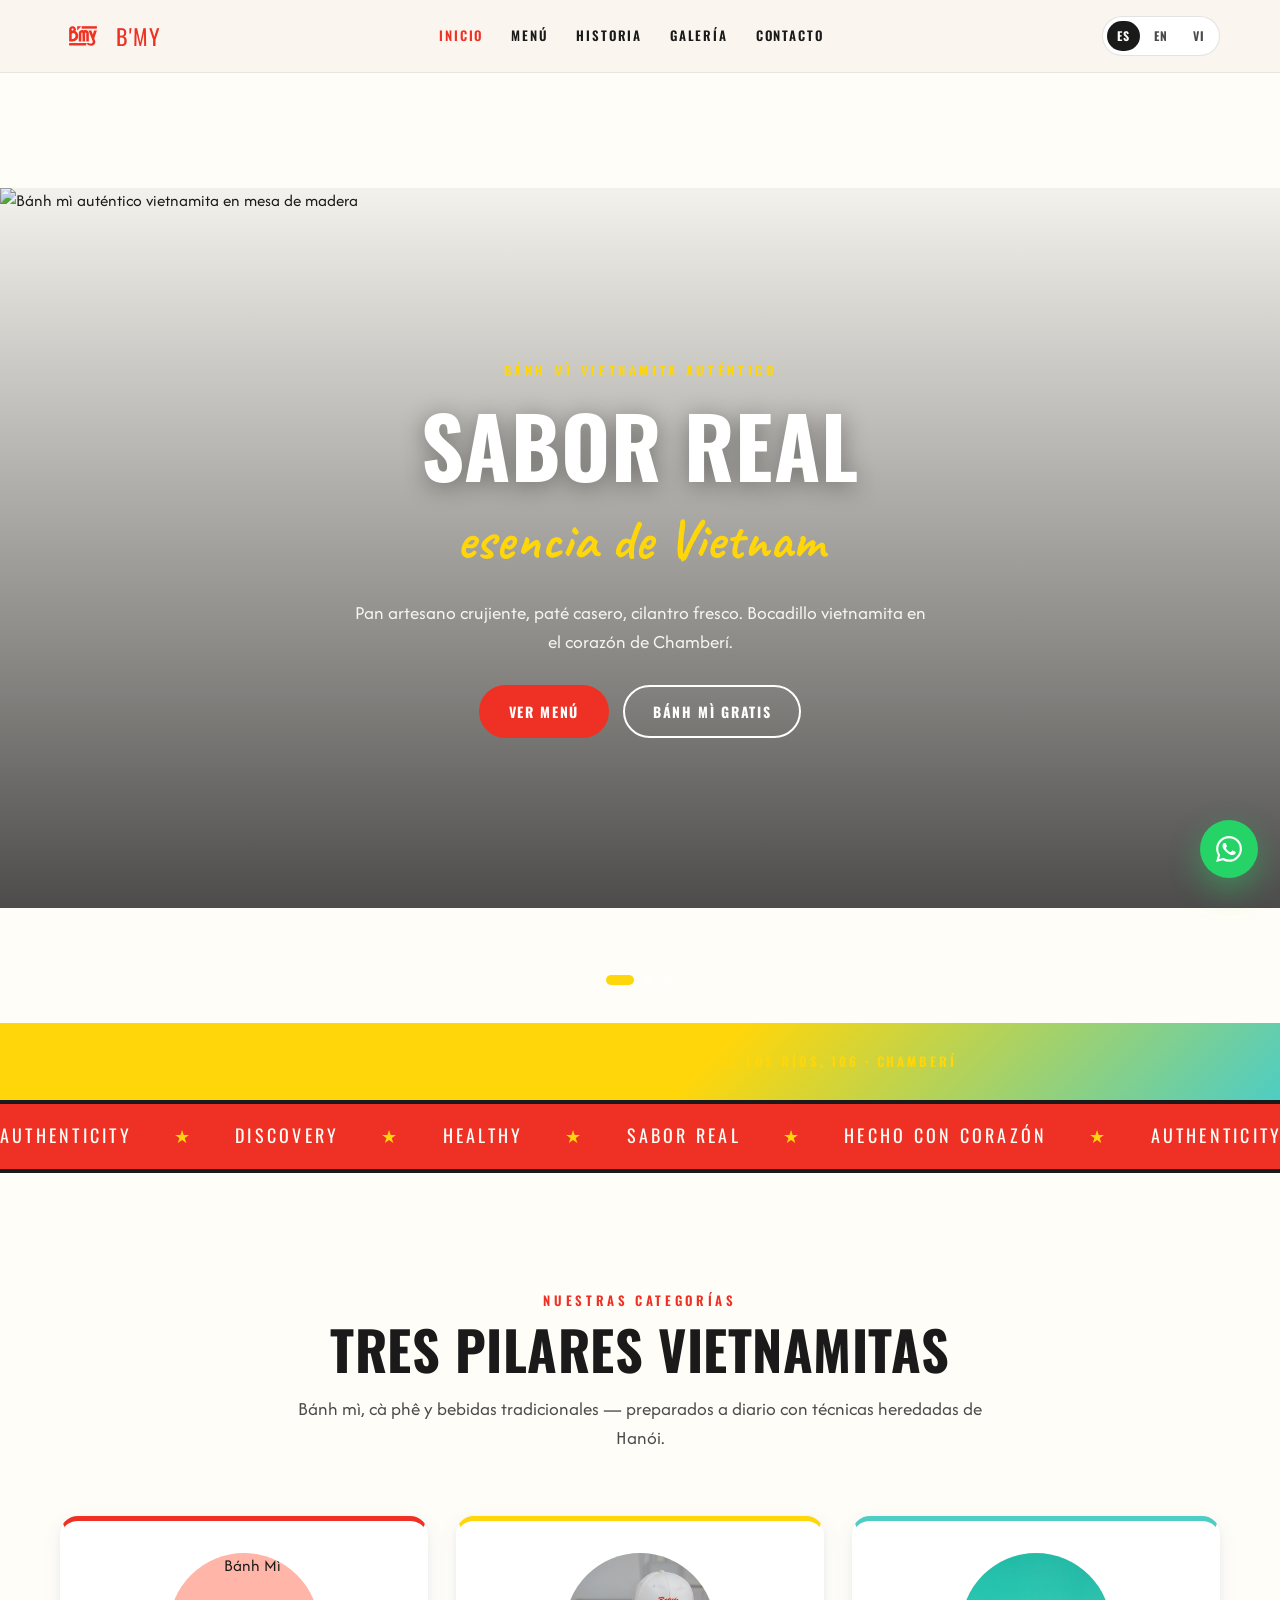
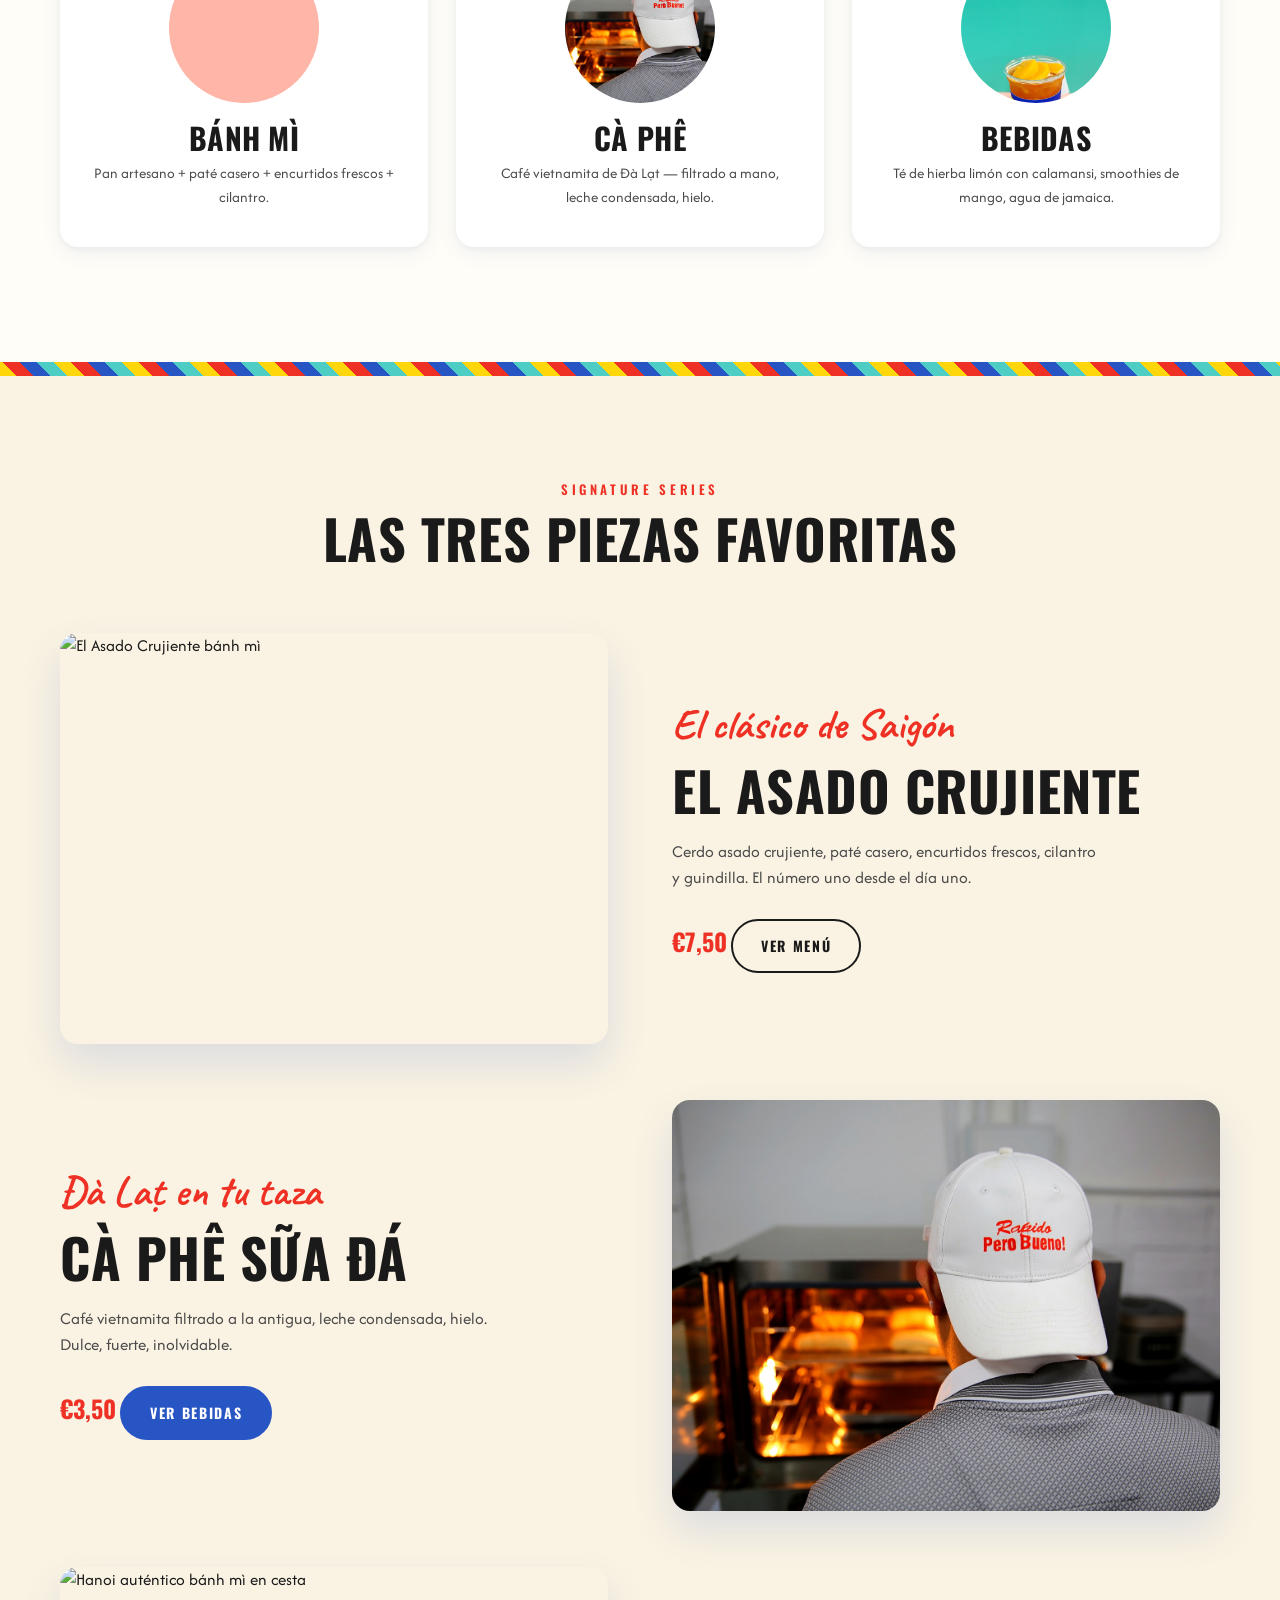
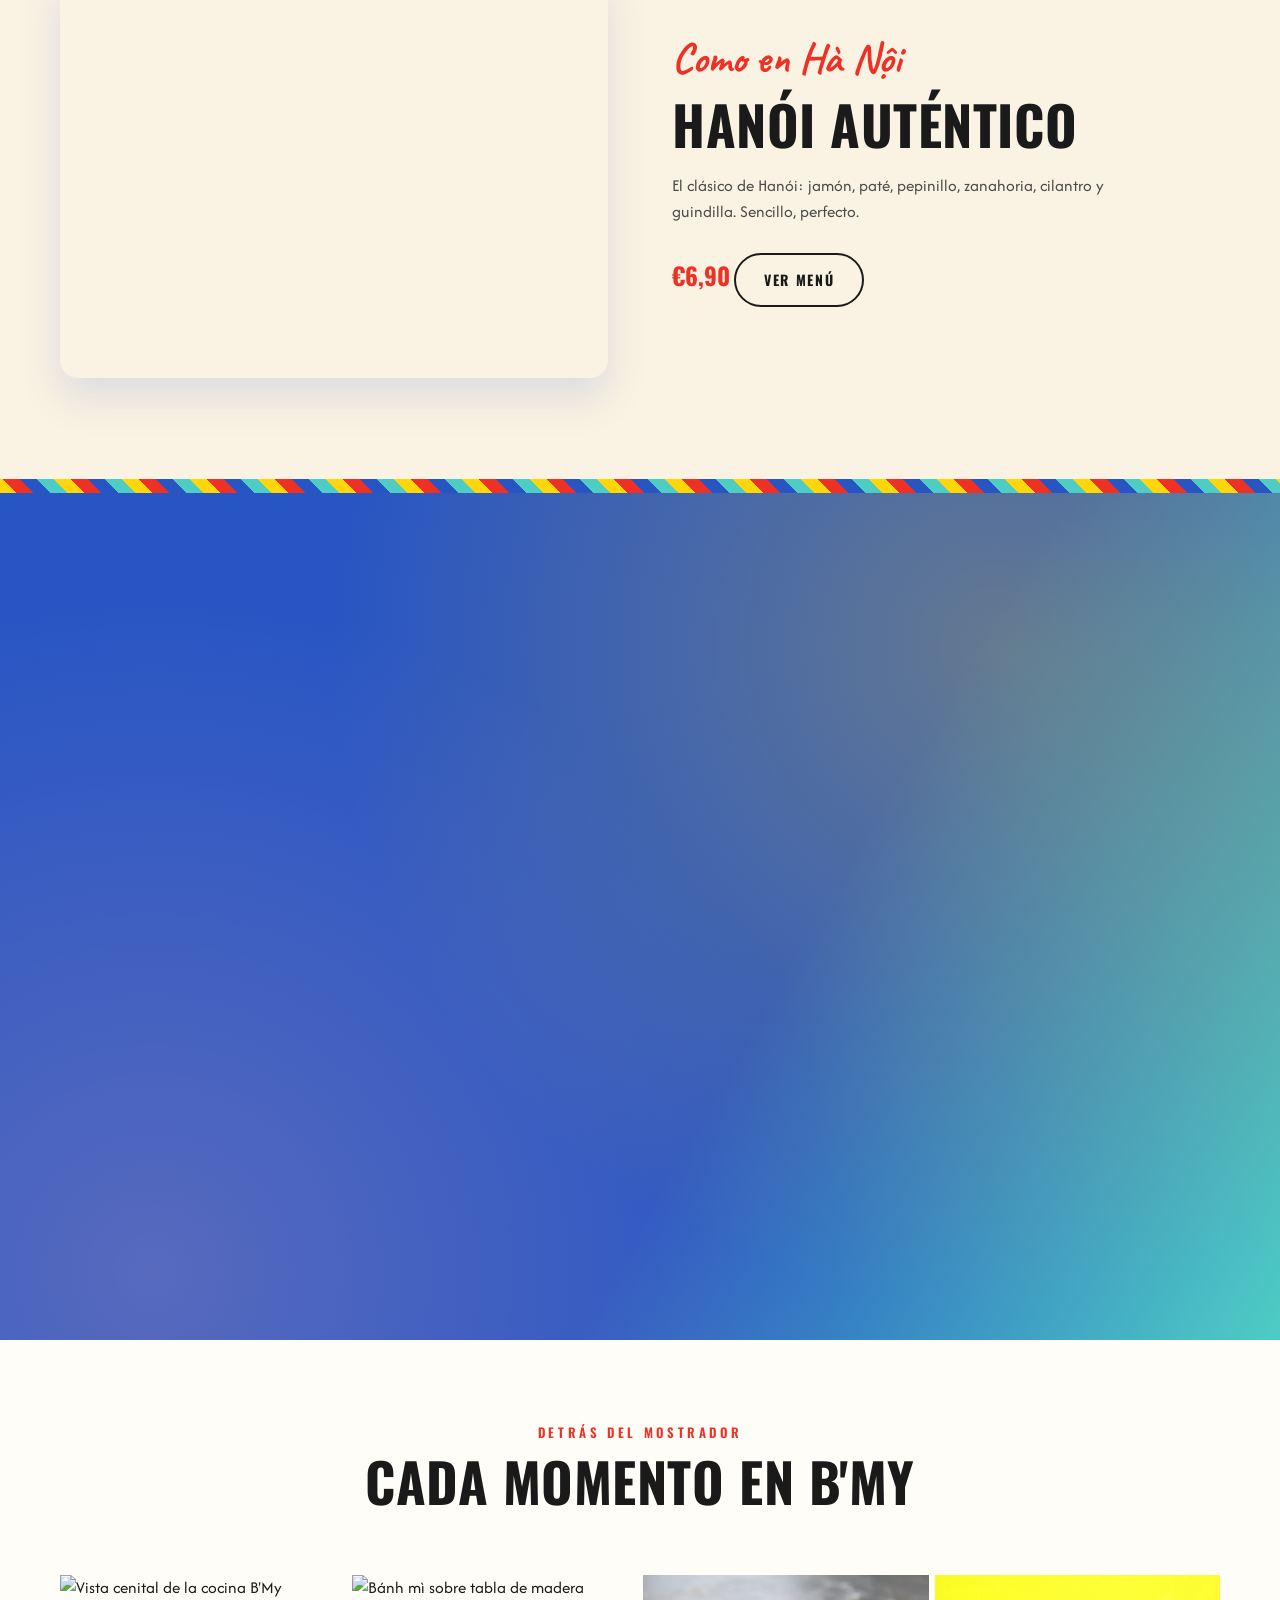
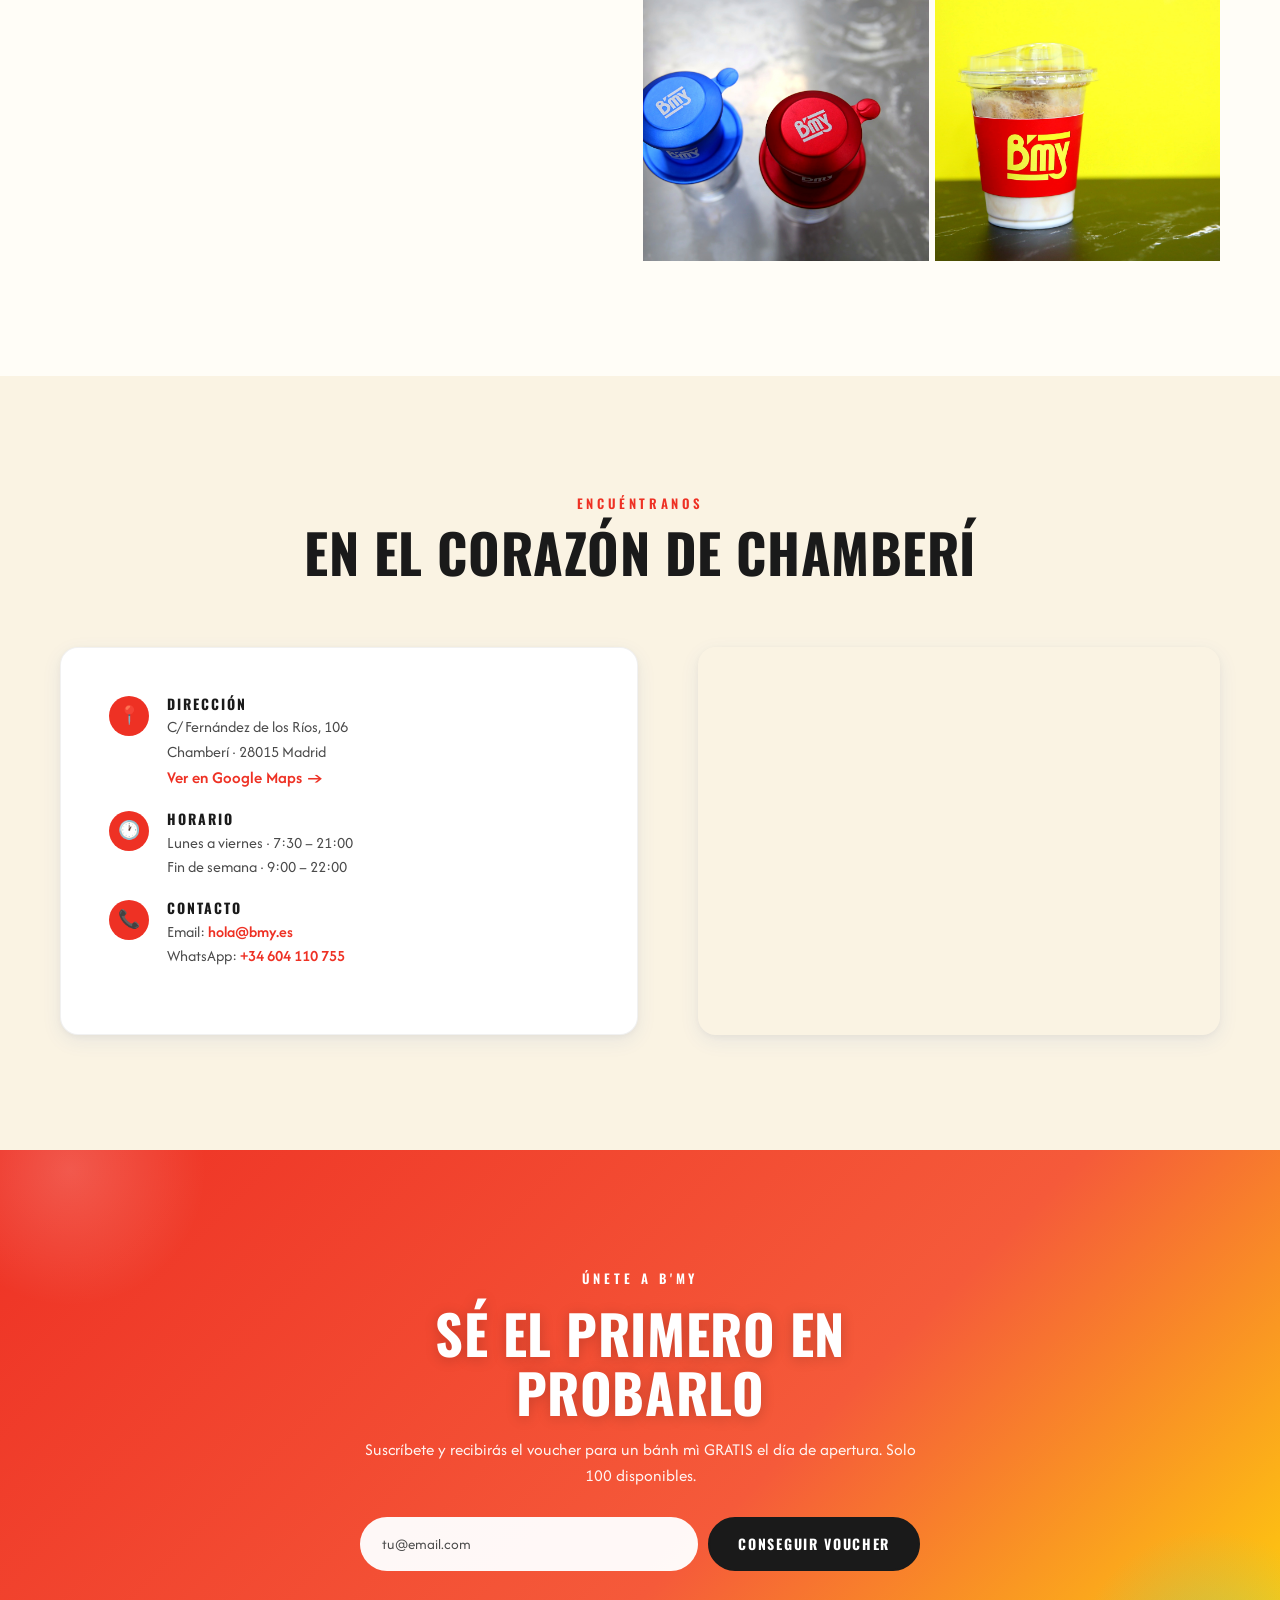
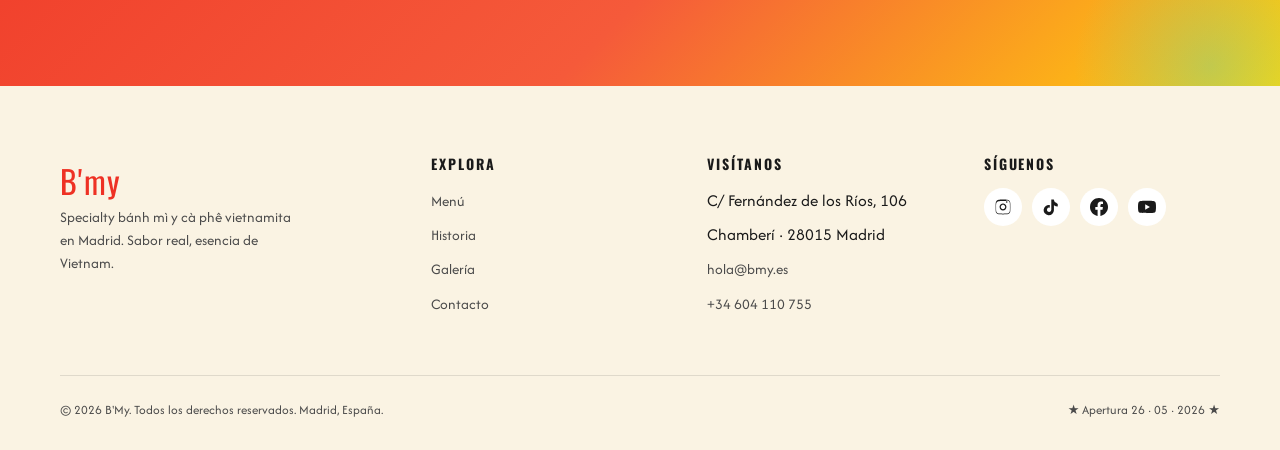
==== index.html @ ef999205 "refresh v3.1: fresh vibrant palette + photos thật từ hình B'My (banhmi+drinks)" ====
<!DOCTYPE html>
<html lang="es">
<head>
<meta charset="UTF-8" />
<meta name="viewport" content="width=device-width, initial-scale=1.0, viewport-fit=cover" />
<meta name="theme-color" content="#ee3124" />
<meta name="description" content="B'My — Specialty Bánh Mì & Cà Phê Vietnamita en el corazón de Chamberí, Madrid. Sabor real, esencia de Vietnam. Apertura 26 de mayo, 2026." />
<title>B'My — Specialty Bánh Mì & Cà Phê · Madrid</title>

<link rel="canonical" href="https://www.bmy.com.es/" />
<link rel="icon" type="image/svg+xml" href="assets/logo-red.svg" />

<!-- Open Graph -->
<meta property="og:title" content="B'My — Specialty Bánh Mì & Cà Phê · Madrid" />
<meta property="og:description" content="Sabor real, esencia de Vietnam. Apertura 26 de mayo, 2026 en Chamberí." />
<meta property="og:type" content="website" />
<meta property="og:url" content="https://www.bmy.com.es/" />
<meta property="og:image" content="https://www.bmy.com.es/assets/photos/banhmi-hand-blue.jpg" />

<!-- Twitter -->
<meta name="twitter:card" content="summary_large_image" />
<meta name="twitter:title" content="B'My — Specialty Bánh Mì & Cà Phê · Madrid" />
<meta name="twitter:description" content="Apertura 26 de mayo, 2026 en Chamberí, Madrid." />
<meta name="twitter:image" content="https://www.bmy.com.es/assets/photos/banhmi-hand-blue.jpg" />

<!-- Google Analytics 4 -->
<script async src="https://www.googletagmanager.com/gtag/js?id=G-F2EVGFPTL9"></script>
<script>
  window.dataLayer = window.dataLayer || [];
  function gtag(){dataLayer.push(arguments);}
  gtag('js', new Date());
  gtag('config', 'G-F2EVGFPTL9');
</script>

<link rel="preconnect" href="https://fonts.googleapis.com">
<link rel="preconnect" href="https://fonts.gstatic.com" crossorigin>
<link href="https://fonts.googleapis.com/css2?family=Oswald:wght@400;500;600;700&family=Afacad:wght@400;500;600;700&family=Caveat:wght@400;700&display=swap" rel="stylesheet">
<link rel="stylesheet" href="styles.css" />
</head>
<body>

<!-- ===== NAV ===== -->
<nav class="nav">
  <div class="container nav-inner">
    <a class="nav-logo" href="/" aria-label="B'My">
      <img src="assets/logo-red.svg" alt="B'My">
      <span class="wordmark">B'my</span>
    </a>
    <ul class="nav-menu" id="navMenu">
      <li><a href="index.html" class="active" data-es="Inicio" data-en="Home" data-vi="Trang chủ">Inicio</a></li>
      <li><a href="menu.html" data-es="Menú" data-en="Menu" data-vi="Thực đơn">Menú</a></li>
      <li><a href="story.html" data-es="Historia" data-en="Story" data-vi="Câu chuyện">Historia</a></li>
      <li><a href="gallery.html" data-es="Galería" data-en="Gallery" data-vi="Bộ sưu tập">Galería</a></li>
      <li><a href="contact.html" data-es="Contacto" data-en="Contact" data-vi="Liên hệ">Contacto</a></li>
    </ul>
    <div class="nav-actions">
      <div class="lang-switcher" role="group" aria-label="Idioma">
        <button data-lang="es" class="active">ES</button>
        <button data-lang="en">EN</button>
        <button data-lang="vi">VI</button>
      </div>
      <button class="nav-toggle" aria-label="Menú" id="navToggle">☰</button>
    </div>
  </div>
</nav>

<!-- ===== HERO CAROUSEL ===== -->
<section class="hero" id="hero">
  <div class="hero-slides">
    <div class="hero-slide is-active">
      <img class="bg" src="assets/photos/banhmi-hand-blue.jpg" alt="Bánh mì auténtico vietnamita en mesa de madera" />
      <div class="hero-content">
        <span class="eyebrow" data-es="Bánh mì vietnamita auténtico" data-en="Authentic Vietnamese banh mi" data-vi="Bánh mì Việt chính hiệu">Bánh mì vietnamita auténtico</span>
        <h1 data-es="Sabor real" data-en="Real flavor" data-vi="Hương vị thật">Sabor real</h1>
        <span class="script" data-es="esencia de Vietnam" data-en="essence of Vietnam" data-vi="tinh hoa Việt">esencia de Vietnam</span>
        <p class="sub" data-es="Pan artesano crujiente, paté casero, cilantro fresco. Bocadillo vietnamita en el corazón de Chamberí." data-en="Crispy artisan bread, homemade pâté, fresh cilantro. Vietnamese sandwich in the heart of Chamberí." data-vi="Bánh mì giòn rụm, pâté nhà làm, rau thơm tươi. Bánh mì Việt tại trung tâm Chamberí.">Pan artesano crujiente, paté casero, cilantro fresco. Bocadillo vietnamita en el corazón de Chamberí.</p>
        <div class="hero-cta">
          <a class="btn btn-primary" href="menu.html" data-es="Ver Menú" data-en="See Menu" data-vi="Xem Thực đơn">Ver Menú</a>
          <a class="btn btn-outline" style="color:#fff;border-color:#fff;" href="https://www.bmy.life" data-es="Bánh mì GRATIS" data-en="FREE Bánh mì" data-vi="Bánh mì MIỄN PHÍ">Bánh mì GRATIS</a>
        </div>
      </div>
    </div>

    <div class="hero-slide">
      <img class="bg" src="assets/photos/banhmi-checker-mitt.jpg" alt="Close-up bánh mì con paté y carne asada" />
      <div class="hero-content">
        <span class="eyebrow" data-es="Hecho cada mañana" data-en="Made every morning" data-vi="Mới mỗi sáng">Hecho cada mañana</span>
        <h1 data-es="Pan recién hecho" data-en="Fresh-baked bread" data-vi="Bánh mới ra lò">Pan recién hecho</h1>
        <span class="script" data-es="cada día, cada mordisco" data-en="every day, every bite" data-vi="từng ngày, từng miếng">cada día, cada mordisco</span>
        <p class="sub" data-es="Horneamos a primera hora para que la corteza siga crujiendo cuando llegues. Sin atajos. Sin compromisos." data-en="We bake before sunrise so the crust still crackles when you arrive. No shortcuts. No compromises." data-vi="Lò nướng sáng sớm để vỏ bánh giòn khi bạn đến. Không tắt đường nào.">Horneamos a primera hora para que la corteza siga crujiendo cuando llegues. Sin atajos. Sin compromisos.</p>
        <div class="hero-cta">
          <a class="btn btn-primary" href="story.html" data-es="Conoce a B'My" data-en="Meet B'My" data-vi="Gặp B'My">Conoce a B'My</a>
        </div>
      </div>
    </div>

    <div class="hero-slide">
      <img class="bg" src="assets/photos/drink-peach-tealpink.jpg" alt="Bánh mì y cà phê sobre taburete callejero rojo, ilustración" />
      <div class="hero-content">
        <span class="eyebrow" data-es="De Hanói a Madrid" data-en="From Hanoi to Madrid" data-vi="Từ Hà Nội đến Madrid">De Hanói a Madrid</span>
        <h1 data-es="Street food" data-en="Street food" data-vi="Đường phố">Street food</h1>
        <span class="script" data-es="con alma vietnamita" data-en="with Vietnamese soul" data-vi="hồn Việt">con alma vietnamita</span>
        <p class="sub" data-es="Inspirados en los taburetes rojos de las calles de Hanói. Comida real, energía joven, sabor sin frontera." data-en="Inspired by the red plastic stools of Hanoi's streets. Real food, young energy, flavor without borders." data-vi="Cảm hứng từ ghế đỏ vỉa hè Hà Nội. Đồ thật, năng lượng trẻ, vị không biên giới.">Inspirados en los taburetes rojos de las calles de Hanói. Comida real, energía joven, sabor sin frontera.</p>
        <div class="hero-cta">
          <a class="btn btn-primary" href="story.html" data-es="Nuestra Historia" data-en="Our Story" data-vi="Câu chuyện">Nuestra Historia</a>
        </div>
      </div>
    </div>
  </div>

  <div class="hero-dots" id="heroDots"></div>
  <div class="hero-arrows">
    <button id="heroPrev" aria-label="Previous slide">‹</button>
    <button id="heroNext" aria-label="Next slide">›</button>
  </div>
</section>

<!-- ===== COUNTDOWN STRIP ===== -->
<section class="countdown-strip" id="countdownStrip">
  <div class="container inner">
    <span class="label" data-es="Cuenta atrás · Apertura oficial" data-en="Countdown · Official opening" data-vi="Đếm ngược · Khai trương">Cuenta atrás · Apertura oficial</span>
    <div class="cd" id="countdown">
      <div class="cd-item"><div class="num" id="cd-days">0</div><div class="u" data-es="días" data-en="days" data-vi="ngày">días</div></div>
      <div class="cd-item"><div class="num" id="cd-hours">0</div><div class="u" data-es="horas" data-en="hours" data-vi="giờ">horas</div></div>
      <div class="cd-item"><div class="num" id="cd-mins">0</div><div class="u" data-es="min" data-en="min" data-vi="phút">min</div></div>
      <div class="cd-item"><div class="num" id="cd-secs">0</div><div class="u" data-es="seg" data-en="sec" data-vi="giây">seg</div></div>
    </div>
    <span class="label" style="color:#fff;">26 · 05 · 2026 · 11:00h · Madrid</span>
  </div>
</section>

<!-- ===== MARQUEE VALUES ===== -->
<div class="values-marquee" aria-hidden="true">
  <div class="values-track">
    <span>Authenticity</span><span>Discovery</span><span>Healthy</span><span>Sabor Real</span><span>Hecho con corazón</span>
    <span>Authenticity</span><span>Discovery</span><span>Healthy</span><span>Sabor Real</span><span>Hecho con corazón</span>
  </div>
</div>

<!-- ===== CATEGORIES ===== -->
<section class="categories">
  <div class="container">
    <div class="section-head reveal">
      <span class="eyebrow" data-es="Nuestras categorías" data-en="Our categories" data-vi="Danh mục">Nuestras categorías</span>
      <h2 data-es="Tres pilares vietnamitas" data-en="Three Vietnamese pillars" data-vi="Ba trụ cột Việt">Tres pilares vietnamitas</h2>
      <p class="lead" data-es="Bánh mì, cà phê y bebidas tradicionales — preparados a diario con técnicas heredadas de Hanói." data-en="Banh mi, ca phe and traditional drinks — prepared daily with techniques inherited from Hanoi." data-vi="Bánh mì, cà phê và đồ uống truyền thống — chế biến hằng ngày theo công thức Hà Nội.">Bánh mì, cà phê y bebidas tradicionales — preparados a diario con técnicas heredadas de Hanói.</p>
    </div>

    <div class="categories-grid">
      <article class="cat-card reveal">
        <div class="img-wrap"><img src="assets/photos/banhmi-shot-4661.jpg" alt="Bánh Mì"></div>
        <h3>Bánh Mì</h3>
        <p data-es="Pan artesano + paté casero + encurtidos frescos + cilantro." data-en="Artisan bread + house pâté + fresh pickles + cilantro." data-vi="Bánh giòn + pâté nhà làm + đồ chua tươi + ngò.">Pan artesano + paté casero + encurtidos frescos + cilantro.</p>
      </article>

      <article class="cat-card reveal">
        <div class="img-wrap"><img src="assets/photos/drink-coffee-yellow.jpg" alt="Cà Phê"></div>
        <h3>Cà Phê</h3>
        <p data-es="Café vietnamita de Đà Lạt — filtrado a mano, leche condensada, hielo." data-en="Vietnamese coffee from Đà Lạt — hand filtered, condensed milk, ice." data-vi="Cà phê Đà Lạt — phin tay, sữa đặc, đá.">Café vietnamita de Đà Lạt — filtrado a mano, leche condensada, hielo.</p>
      </article>

      <article class="cat-card reveal">
        <div class="img-wrap"><img src="assets/photos/drink-peach-mascot.jpg" alt="Bebidas"></div>
        <h3 data-es="Bebidas" data-en="Drinks" data-vi="Đồ uống">Bebidas</h3>
        <p data-es="Té de hierba limón con calamansi, smoothies de mango, agua de jamaica." data-en="Lemongrass tea with calamansi, mango smoothies, hibiscus water." data-vi="Trà sả tắc, sinh tố xoài, nước atisô đỏ.">Té de hierba limón con calamansi, smoothies de mango, agua de jamaica.</p>
      </article>
    </div>
  </div>
</section>

<!-- ===== SIGNATURE SERIES ===== -->
<section class="signature">
  <div class="container">
    <div class="section-head reveal">
      <span class="eyebrow" data-es="Signature series" data-en="Signature series" data-vi="Bộ sưu tập">Signature series</span>
      <h2 data-es="Las tres piezas favoritas" data-en="The three favorites" data-vi="Ba món đặc trưng">Las tres piezas favoritas</h2>
    </div>

    <div class="sig-grid">
      <div class="sig-row reveal">
        <div class="sig-img"><img src="assets/photos/pork-belly-board.jpg" alt="El Asado Crujiente bánh mì"></div>
        <div class="sig-body">
          <span class="script">El clásico de Saigón</span>
          <h2>El Asado Crujiente</h2>
          <p data-es="Cerdo asado crujiente, paté casero, encurtidos frescos, cilantro y guindilla. El número uno desde el día uno." data-en="Crispy roasted pork, homemade pâté, fresh pickles, cilantro and chili. Number one since day one." data-vi="Heo quay giòn, pâté nhà làm, đồ chua, ngò và ớt. Số 1 từ ngày đầu.">Cerdo asado crujiente, paté casero, encurtidos frescos, cilantro y guindilla. El número uno desde el día uno.</p>
          <div class="price">€7,50</div>
          <a class="btn btn-outline" href="menu.html" data-es="Ver Menú" data-en="See Menu" data-vi="Xem Thực đơn">Ver Menú</a>
        </div>
      </div>

      <div class="sig-row reverse reveal">
        <div class="sig-img"><img src="assets/photos/drink-coffee-yellow.jpg" alt="Cà Phê Sữa Đá"></div>
        <div class="sig-body">
          <span class="script">Đà Lạt en tu taza</span>
          <h2>Cà Phê Sữa Đá</h2>
          <p data-es="Café vietnamita filtrado a la antigua, leche condensada, hielo. Dulce, fuerte, inolvidable." data-en="Old-school filtered Vietnamese coffee, condensed milk, ice. Sweet, strong, unforgettable." data-vi="Cà phê phin Việt, sữa đặc, đá. Ngọt, đậm, khó quên.">Café vietnamita filtrado a la antigua, leche condensada, hielo. Dulce, fuerte, inolvidable.</p>
          <div class="price">€3,50</div>
          <a class="btn btn-blue" href="menu.html" data-es="Ver Bebidas" data-en="See Drinks" data-vi="Xem Đồ uống">Ver Bebidas</a>
        </div>
      </div>

      <div class="sig-row reveal">
        <div class="sig-img"><img src="assets/photos/pate-plate-blueyellow.jpg" alt="Hanoi auténtico bánh mì en cesta"></div>
        <div class="sig-body">
          <span class="script">Como en Hà Nội</span>
          <h2>Hanói Auténtico</h2>
          <p data-es="El clásico de Hanói: jamón, paté, pepinillo, zanahoria, cilantro y guindilla. Sencillo, perfecto." data-en="The Hanoi classic: ham, pâté, pickle, carrot, cilantro and chili. Simple, perfect." data-vi="Bánh mì Hà Nội: giăm bông, pâté, dưa chuột, cà rốt, ngò, ớt. Đơn giản, hoàn hảo.">El clásico de Hanói: jamón, paté, pepinillo, zanahoria, cilantro y guindilla. Sencillo, perfecto.</p>
          <div class="price">€6,90</div>
          <a class="btn btn-outline" href="menu.html" data-es="Ver Menú" data-en="See Menu" data-vi="Xem Thực đơn">Ver Menú</a>
        </div>
      </div>
    </div>
  </div>
</section>

<!-- ===== STORY BAND ===== -->
<section class="story-band">
  <div class="container">
    <div class="story-grid">
      <div class="story-body reveal">
        <span class="eyebrow">B'My story</span>
        <h2 data-es="De una cafetería de Hanói a Chamberí" data-en="From a Hanoi coffee shop to Chamberí" data-vi="Từ quán cà phê Hà Nội đến Chamberí">De una cafetería de Hanói a Chamberí</h2>
        <p data-es="Tony y Danny se conocieron en 2020 en una cafetería en Hà Nội. Compartían un sueño: llevar el sabor real de Vietnam al mundo. Seis años de recetas, de viajes, de prueba y error — y aquí estamos, abriendo las puertas en Madrid el 26 de mayo de 2026." data-en="Tony and Danny met in 2020 in a coffee shop in Hà Nội. They shared one dream: bring the real flavor of Vietnam to the world. Six years of recipes, travel, trial and error — and here we are, opening doors in Madrid on May 26, 2026." data-vi="Tony và Danny gặp nhau năm 2020 tại quán cà phê Hà Nội. Họ chia sẻ một giấc mơ: mang hương vị Việt thật đến với thế giới. Sáu năm công thức, chuyến đi, thử và sai — và đây chúng tôi, mở cửa tại Madrid ngày 26/5/2026.">Tony y Danny se conocieron en 2020 en una cafetería en Hà Nội. Compartían un sueño: llevar el sabor real de Vietnam al mundo. Seis años de recetas, de viajes, de prueba y error — y aquí estamos, abriendo las puertas en Madrid el 26 de mayo de 2026.</p>
        <a class="btn btn-primary" href="story.html" style="margin-top:14px;" data-es="Leer la historia" data-en="Read the story" data-vi="Đọc câu chuyện">Leer la historia</a>
      </div>
      <div class="story-img reveal">
        <img src="assets/photos/staff-oven-cap.jpg" alt="Dos amigas con bánh mì en bolsas de papel kraft" />
      </div>
    </div>
  </div>
</section>

<!-- ===== GALLERY STRIP ===== -->
<section class="gallery-strip">
  <div class="container">
    <div class="section-head reveal" style="padding-top:80px;">
      <span class="eyebrow" data-es="Detrás del mostrador" data-en="Behind the counter" data-vi="Sau quầy">Detrás del mostrador</span>
      <h2 data-es="Cada momento en B'My" data-en="Every moment at B'My" data-vi="Mỗi khoảnh khắc tại B'My">Cada momento en B'My</h2>
    </div>
    <div class="gallery-grid">
      <a href="gallery.html"><img src="assets/photos/pate-prep-blueyellow.jpg" alt="Vista cenital de la cocina B'My" loading="lazy"></a>
      <a href="gallery.html"><img src="assets/photos/pork-cilantro-board.jpg" alt="Bánh mì sobre tabla de madera" loading="lazy"></a>
      <a href="gallery.html"><img src="assets/photos/brand-caps-redblue.jpg" alt="Fachada B'My en Madrid" loading="lazy"></a>
      <a href="gallery.html"><img src="assets/photos/drink-hand-yellow.jpg" alt="Packaging B'My" loading="lazy"></a>
    </div>
  </div>
</section>

<!-- ===== LOCATION ===== -->
<section class="location">
  <div class="container">
    <div class="section-head reveal">
      <span class="eyebrow" data-es="Encuéntranos" data-en="Find us" data-vi="Tìm chúng tôi">Encuéntranos</span>
      <h2 data-es="En el corazón de Chamberí" data-en="In the heart of Chamberí" data-vi="Giữa trung tâm Chamberí">En el corazón de Chamberí</h2>
    </div>

    <div class="location-grid">
      <div class="location-info reveal">
        <div class="row">
          <div class="icon">📍</div>
          <div>
            <h4 data-es="Dirección" data-en="Address" data-vi="Địa chỉ">Dirección</h4>
            <p>C/ Fernández de los Ríos, 106<br>Chamberí · 28015 Madrid</p>
            <a href="https://maps.google.com/?q=C/+Fernandez+de+los+Rios+106,+28015+Madrid" target="_blank" rel="noopener" data-es="Ver en Google Maps →" data-en="View on Google Maps →" data-vi="Xem Google Maps →">Ver en Google Maps →</a>
          </div>
        </div>
        <div class="row">
          <div class="icon">🕐</div>
          <div>
            <h4 data-es="Horario" data-en="Hours" data-vi="Giờ mở cửa">Horario</h4>
            <p data-es="Lunes a viernes · 7:30 – 21:00" data-en="Monday to Friday · 7:30 – 21:00" data-vi="Thứ 2–6 · 7:30 – 21:00">Lunes a viernes · 7:30 – 21:00</p>
            <p data-es="Fin de semana · 9:00 – 22:00" data-en="Weekends · 9:00 – 22:00" data-vi="Cuối tuần · 9:00 – 22:00">Fin de semana · 9:00 – 22:00</p>
          </div>
        </div>
        <div class="row">
          <div class="icon">📞</div>
          <div>
            <h4 data-es="Contacto" data-en="Contact" data-vi="Liên hệ">Contacto</h4>
            <p>Email: <a href="mailto:hola@bmy.es">hola@bmy.es</a></p>
            <p>WhatsApp: <a href="https://wa.me/34604110755" target="_blank" rel="noopener">+34 604 110 755</a></p>
          </div>
        </div>
      </div>
      <div class="location-map reveal">
        <iframe src="https://www.google.com/maps?q=Calle+de+Fern%C3%A1ndez+de+los+R%C3%ADos+106,+28015+Madrid&output=embed" loading="lazy" referrerpolicy="no-referrer-when-downgrade" title="B'My Madrid location"></iframe>
      </div>
    </div>
  </div>
</section>

<!-- ===== NEWSLETTER ===== -->
<section class="newsletter">
  <div class="container inner">
    <span class="eyebrow" data-es="Únete a B'My" data-en="Join B'My" data-vi="Tham gia B'My">Únete a B'My</span>
    <h2 data-es="Sé el primero en probarlo" data-en="Be the first to taste it" data-vi="Hãy là người đầu tiên">Sé el primero en probarlo</h2>
    <p data-es="Suscríbete y recibirás el voucher para un bánh mì GRATIS el día de apertura. Solo 100 disponibles." data-en="Subscribe to receive a voucher for a FREE bánh mì on opening day. Only 100 available." data-vi="Đăng ký nhận voucher bánh mì MIỄN PHÍ ngày khai trương. Chỉ 100 voucher.">Suscríbete y recibirás el voucher para un bánh mì GRATIS el día de apertura. Solo 100 disponibles.</p>
    <form id="newsletterForm" onsubmit="event.preventDefault();">
      <input type="email" required placeholder="tu@email.com" aria-label="Email" />
      <button class="btn btn-primary" type="submit" data-es="Conseguir voucher" data-en="Get voucher" data-vi="Nhận voucher">Conseguir voucher</button>
    </form>
  </div>
</section>

<!-- ===== FOOTER ===== -->
<footer class="footer">
  <div class="container">
    <div class="footer-grid">
      <div class="footer-brand">
        <div class="wordmark">B'my</div>
        <p data-es="Specialty bánh mì y cà phê vietnamita en Madrid. Sabor real, esencia de Vietnam." data-en="Specialty Vietnamese banh mi and ca phe in Madrid. Real flavor, essence of Vietnam." data-vi="Bánh mì và cà phê Việt chuyên biệt tại Madrid. Hương vị thật, tinh hoa Việt.">Specialty bánh mì y cà phê vietnamita en Madrid. Sabor real, esencia de Vietnam.</p>
      </div>
      <div>
        <h5 data-es="Explora" data-en="Explore" data-vi="Khám phá">Explora</h5>
        <ul>
          <li><a href="menu.html" data-es="Menú" data-en="Menu" data-vi="Thực đơn">Menú</a></li>
          <li><a href="story.html" data-es="Historia" data-en="Story" data-vi="Câu chuyện">Historia</a></li>
          <li><a href="gallery.html" data-es="Galería" data-en="Gallery" data-vi="Bộ sưu tập">Galería</a></li>
          <li><a href="contact.html" data-es="Contacto" data-en="Contact" data-vi="Liên hệ">Contacto</a></li>
        </ul>
      </div>
      <div>
        <h5 data-es="Visítanos" data-en="Visit us" data-vi="Ghé thăm">Visítanos</h5>
        <ul>
          <li>C/ Fernández de los Ríos, 106</li>
          <li>Chamberí · 28015 Madrid</li>
          <li><a href="mailto:hola@bmy.es">hola@bmy.es</a></li>
          <li><a href="https://wa.me/34604110755" target="_blank" rel="noopener">+34 604 110 755</a></li>
        </ul>
      </div>
      <div>
        <h5 data-es="Síguenos" data-en="Follow us" data-vi="Theo dõi">Síguenos</h5>
        <div class="footer-social">
          <a href="https://instagram.com/bmy.madrid" target="_blank" rel="noopener" aria-label="Instagram">
            <svg width="18" height="18" viewBox="0 0 24 24" fill="currentColor"><path d="M12 2.16c3.2 0 3.58.01 4.85.07 1.37.06 2.63.36 3.6 1.33s1.27 2.24 1.33 3.61c.06 1.27.07 1.65.07 4.85s-.01 3.58-.07 4.85c-.06 1.37-.36 2.63-1.33 3.6s-2.24 1.27-3.6 1.33c-1.27.06-1.65.07-4.85.07s-3.58-.01-4.85-.07c-1.37-.06-2.63-.36-3.6-1.33s-1.27-2.24-1.33-3.6c-.06-1.27-.07-1.65-.07-4.85s.01-3.58.07-4.85c.06-1.37.36-2.63 1.33-3.6S5.95 2.29 7.32 2.23C8.59 2.17 8.97 2.16 12 2.16zm0 1.95c-3.13 0-3.5.01-4.74.07-1.06.05-1.63.22-2.01.37-.5.2-.86.43-1.24.81s-.61.74-.81 1.24c-.15.38-.32.95-.37 2.01C2.78 8.84 2.76 9.21 2.76 12s.02 3.16.07 4.4c.05 1.06.22 1.63.37 2.01.2.5.43.86.81 1.24s.74.61 1.24.81c.38.15.95.32 2.01.37 1.24.06 1.61.07 4.74.07s3.5-.01 4.74-.07c1.06-.05 1.63-.22 2.01-.37.5-.2.86-.43 1.24-.81s.61-.74.81-1.24c.15-.38.32-.95.37-2.01.06-1.24.07-1.61.07-4.4s-.02-3.16-.07-4.4c-.05-1.06-.22-1.63-.37-2.01-.2-.5-.43-.86-.81-1.24s-.74-.61-1.24-.81c-.38-.15-.95-.32-2.01-.37C15.5 4.12 15.13 4.11 12 4.11zm0 3.32c2.53 0 4.57 2.05 4.57 4.57s-2.04 4.57-4.57 4.57S7.43 14.53 7.43 12 9.47 7.43 12 7.43zm0 7.54c1.64 0 2.97-1.33 2.97-2.97S13.64 9.03 12 9.03s-2.97 1.33-2.97 2.97 1.33 2.97 2.97 2.97zM18.05 5.32a1.07 1.07 0 1 1-2.14 0 1.07 1.07 0 0 1 2.14 0z"/></svg>
          </a>
          <a href="https://tiktok.com/@bmy.madrid" target="_blank" rel="noopener" aria-label="TikTok">
            <svg width="18" height="18" viewBox="0 0 24 24" fill="currentColor"><path d="M19.6 6.7a4.8 4.8 0 0 1-3.8-4.3V2h-3.4v13.7a2.9 2.9 0 1 1-2-2.7V9.4a6.85 6.85 0 1 0 5.5 6.85V9.5a8.5 8.5 0 0 0 5.1 1.77V7.7c-.6 0-1.2-.06-1.4-1z"/></svg>
          </a>
          <a href="https://facebook.com/bmy.madrid" target="_blank" rel="noopener" aria-label="Facebook">
            <svg width="18" height="18" viewBox="0 0 24 24" fill="currentColor"><path d="M24 12.07C24 5.44 18.63.07 12 .07S0 5.44 0 12.07c0 6 4.39 10.95 10.13 11.85v-8.38H7.08v-3.47h3.04V9.43c0-3.01 1.79-4.67 4.53-4.67 1.31 0 2.69.23 2.69.23v2.95H15.83c-1.5 0-1.96.93-1.96 1.87v2.25h3.33l-.53 3.47h-2.8v8.38C19.61 23.02 24 18.06 24 12.07z"/></svg>
          </a>
          <a href="https://youtube.com/@bmy.madrid" target="_blank" rel="noopener" aria-label="YouTube">
            <svg width="18" height="18" viewBox="0 0 24 24" fill="currentColor"><path d="M23.5 6.2c-.3-1-1-1.8-2-2C19.6 3.7 12 3.7 12 3.7s-7.6 0-9.5.5c-1 .2-1.7 1-2 2C0 8 0 12 0 12s0 4 .5 5.8c.3 1 1 1.8 2 2 1.9.5 9.5.5 9.5.5s7.6 0 9.5-.5c1-.2 1.7-1 2-2 .5-1.8.5-5.8.5-5.8s0-4-.5-5.8zM9.6 15.6V8.4l6.3 3.6-6.3 3.6z"/></svg>
          </a>
        </div>
      </div>
    </div>
    <div class="footer-bottom">
      <span>© 2026 B'My. <span data-es="Todos los derechos reservados." data-en="All rights reserved." data-vi="Mọi quyền được bảo lưu.">Todos los derechos reservados.</span> Madrid, España.</span>
      <span>★ Apertura 26 · 05 · 2026 ★</span>
    </div>
  </div>
</footer>

<!-- Floating WhatsApp -->
<a class="fab-whatsapp" href="https://wa.me/34604110755?text=Hola%20B'my%20%F0%9F%91%8B%20quiero%20saber%20m%C3%A1s" target="_blank" rel="noopener" aria-label="WhatsApp B'my">
  <svg width="26" height="26" viewBox="0 0 24 24" fill="currentColor"><path d="M.06 24l1.69-6.16A11.86 11.86 0 0 1 .12 11.9C.12 5.33 5.45 0 12.02 0a11.84 11.84 0 0 1 8.41 3.49 11.82 11.82 0 0 1 3.49 8.42c0 6.57-5.34 11.9-11.9 11.9a11.9 11.9 0 0 1-5.69-1.45L.06 24zm6.6-3.81l.36.22A9.86 9.86 0 0 0 12.02 21.8c5.46 0 9.9-4.44 9.9-9.9a9.84 9.84 0 0 0-2.9-7 9.83 9.83 0 0 0-7-2.9c-5.47 0-9.9 4.44-9.9 9.9 0 1.87.52 3.69 1.51 5.26l.24.38-1 3.66 3.78-1zm11.39-5.46c-.07-.12-.27-.2-.56-.34s-1.76-.87-2.03-.97-.47-.15-.67.15-.77.97-.94 1.17-.35.22-.65.07-1.25-.46-2.38-1.47a8.96 8.96 0 0 1-1.65-2.06c-.17-.3-.02-.46.13-.6.13-.13.3-.35.45-.52.15-.18.2-.3.3-.5s.05-.37-.03-.52-.67-1.62-.92-2.21c-.24-.58-.49-.5-.67-.51-.17-.01-.37-.01-.57-.01s-.52.07-.8.37c-.27.3-1.04 1.02-1.04 2.48s1.07 2.87 1.22 3.07c.15.2 2.1 3.21 5.1 4.5.71.31 1.27.49 1.7.63.71.23 1.36.19 1.88.12.57-.09 1.76-.72 2-1.41.25-.7.25-1.3.18-1.42z"/></svg>
</a>

<script src="main.js"></script>
</body>
</html>
---- styles.css ----
/* =================================================================
   B'MY WEBSITE — v3 Brand DNA Edition
   Specialty Banh Mi & Vietnamese Coffee · Madrid
   Brand Book V1, 2026 · Inspiration: tramcreamcoffee.com
   ================================================================= */

/* ===== Design Tokens — Fresh & Vibrant v3.1 ===== */
:root {
  /* Primary palette — pulled from B'My product photography */
  --red: #ee3124;
  --red-deep: #c81f14;
  --blue: #2855c4;           /* electric blue from photo backgrounds */
  --blue-deep: #1a3d96;
  --yellow: #ffd60a;          /* deeper sunshine yellow */
  --yellow-soft: #fff5b8;

  /* Fresh accents (new) */
  --teal: #4ecdc4;            /* mint teal */
  --pink: #ffb5a7;            /* soft warm pink */
  --orange: #ff7a3a;
  --green: #6dbe45;           /* fresh lime green */

  /* Neutrals — brighter base */
  --ink: #1a1a1a;
  --ink-soft: #4a4a4a;
  --cream: #fffdf7;           /* near-white with warm tint */
  --cream-deep: #faf3e3;      /* light card background */
  --kraft: #d9c9a3;
  --white: #ffffff;

  /* Type */
  --font-display: 'Oswald', 'Arial Narrow', sans-serif;
  --font-body: 'Afacad', 'Helvetica Neue', system-ui, sans-serif;
  --font-script: 'Caveat', 'Brush Script MT', cursive;

  /* Sizing */
  --container: 1240px;
  --gutter: clamp(16px, 4vw, 40px);
  --radius: 18px;
  --radius-sm: 10px;
  --shadow-card: 0 6px 20px rgba(40, 85, 196, 0.08), 0 2px 6px rgba(26,26,26,.04);
  --shadow-deep: 0 20px 40px rgba(40, 85, 196, 0.14);

  /* Motion */
  --easing: cubic-bezier(.2, .8, .2, 1);
}

/* ===== Reset ===== */
*, *::before, *::after { box-sizing: border-box; }
html { scroll-behavior: smooth; -webkit-text-size-adjust: 100%; }
body {
  margin: 0;
  font-family: var(--font-body);
  font-size: 17px;
  line-height: 1.55;
  color: var(--ink);
  background: var(--cream);
  -webkit-font-smoothing: antialiased;
}
img { max-width: 100%; display: block; }
a { color: inherit; text-decoration: none; transition: color .25s var(--easing); }
button { font: inherit; cursor: pointer; border: 0; background: none; color: inherit; }
ul, ol { margin: 0; padding: 0; list-style: none; }
h1, h2, h3, h4, h5 { font-family: var(--font-display); font-weight: 700; letter-spacing: .01em; line-height: 1.1; margin: 0; text-transform: uppercase; }
h1 { font-size: clamp(40px, 7vw, 84px); }
h2 { font-size: clamp(30px, 4.5vw, 54px); }
h3 { font-size: clamp(22px, 2.5vw, 30px); }
p { margin: 0 0 14px; }

/* ===== Utilities ===== */
.container { width: 100%; max-width: var(--container); margin: 0 auto; padding: 0 var(--gutter); }
.eyebrow { font-family: var(--font-display); text-transform: uppercase; letter-spacing: .28em; font-size: 13px; font-weight: 600; color: var(--red); }
.script { font-family: var(--font-script); font-weight: 700; letter-spacing: 0; text-transform: none; color: var(--red); }

/* ===== Buttons ===== */
.btn {
  display: inline-flex; align-items: center; gap: 10px;
  padding: 14px 28px;
  font-family: var(--font-display); text-transform: uppercase; font-weight: 700; letter-spacing: .12em;
  font-size: 14px;
  border-radius: 999px;
  border: 2px solid var(--ink);
  transition: all .25s var(--easing);
}
.btn-primary { background: var(--red); color: var(--white); border-color: var(--red); }
.btn-primary:hover { background: var(--red-deep); border-color: var(--red-deep); transform: translateY(-2px); }
.btn-outline { background: transparent; color: var(--ink); }
.btn-outline:hover { background: var(--ink); color: var(--cream); }
.btn-blue { background: var(--blue); color: var(--white); border-color: var(--blue); }
.btn-blue:hover { background: var(--blue-deep); border-color: var(--blue-deep); transform: translateY(-2px); }

/* ===== Navigation ===== */
.nav {
  position: sticky; top: 0; z-index: 50;
  background: rgba(250, 246, 238, .94);
  backdrop-filter: saturate(140%) blur(10px);
  -webkit-backdrop-filter: saturate(140%) blur(10px);
  border-bottom: 1px solid rgba(26, 26, 26, .08);
}
.nav-inner {
  display: flex; align-items: center; justify-content: space-between;
  height: 72px;
}
.nav-logo { display: flex; align-items: center; gap: 10px; }
.nav-logo img { height: 38px; }
.nav-logo .wordmark { font-family: var(--font-display); font-size: 22px; letter-spacing: .04em; color: var(--red); text-transform: uppercase; }
.nav-menu { display: flex; gap: 28px; align-items: center; }
.nav-menu a {
  font-family: var(--font-display); text-transform: uppercase; letter-spacing: .14em;
  font-size: 13px; font-weight: 600; color: var(--ink);
}
.nav-menu a:hover { color: var(--red); }
.nav-menu a.active { color: var(--red); }
.nav-actions { display: flex; align-items: center; gap: 14px; }
.lang-switcher {
  display: flex; align-items: center; gap: 4px;
  background: var(--white); border-radius: 999px; padding: 4px;
  border: 1px solid rgba(26, 26, 26, .12);
}
.lang-switcher button {
  padding: 6px 10px; border-radius: 999px;
  font-family: var(--font-display); font-size: 12px; font-weight: 700; letter-spacing: .1em; text-transform: uppercase;
  color: var(--ink-soft);
}
.lang-switcher button.active { background: var(--ink); color: var(--cream); }
.nav-toggle { display: none; }

@media (max-width: 880px) {
  .nav-menu { display: none; position: absolute; top: 72px; left: 0; right: 0; background: var(--cream); flex-direction: column; padding: 24px var(--gutter); border-bottom: 1px solid rgba(26, 26, 26, .08); }
  .nav-menu.open { display: flex; }
  .nav-menu a { padding: 12px 0; font-size: 16px; }
  .nav-toggle { display: inline-flex; align-items: center; justify-content: center; width: 40px; height: 40px; border-radius: 8px; border: 1px solid rgba(26, 26, 26, .15); }
}

/* ===== HERO carousel ===== */
.hero {
  position: relative; overflow: hidden;
  background: var(--cream);
}
.hero-slides {
  position: relative;
  height: clamp(540px, 80vh, 760px);
}
.hero-slide {
  position: absolute; inset: 0;
  opacity: 0; transition: opacity 1.2s var(--easing);
  display: grid; place-items: center;
}
.hero-slide.is-active { opacity: 1; z-index: 2; }
.hero-slide img.bg {
  position: absolute; inset: 0; width: 100%; height: 100%; object-fit: cover;
}
.hero-slide::after {
  content: ""; position: absolute; inset: 0;
  background: linear-gradient(180deg, rgba(26,26,26,.05) 0%, rgba(26,26,26,.55) 70%, rgba(26,26,26,.78) 100%);
}
.hero-content {
  position: relative; z-index: 3;
  text-align: center; color: var(--white);
  padding: 0 var(--gutter); max-width: 880px;
}
.hero-content .eyebrow { color: var(--yellow); }
.hero-content h1 { color: var(--white); margin: 14px 0 10px; text-shadow: 0 4px 24px rgba(0,0,0,.4); }
.hero-content .script { color: var(--yellow); font-size: clamp(32px, 5vw, 56px); display: block; margin-top: -4px; }
.hero-content .sub {
  font-family: var(--font-body); font-size: clamp(15px, 1.6vw, 19px);
  max-width: 580px; margin: 14px auto 28px; color: rgba(255,255,255,.92);
}
.hero-cta { display: flex; gap: 14px; justify-content: center; flex-wrap: wrap; }
.hero-arrows {
  position: absolute; bottom: 28px; right: 28px; z-index: 4;
  display: flex; gap: 10px;
}
.hero-arrows button {
  width: 46px; height: 46px; border-radius: 999px;
  background: rgba(255,255,255,.12); color: var(--white);
  border: 1.5px solid rgba(255,255,255,.5);
  display: inline-grid; place-items: center;
  transition: all .25s var(--easing);
}
.hero-arrows button:hover { background: var(--red); border-color: var(--red); }
.hero-dots {
  position: absolute; bottom: 38px; left: 50%; transform: translateX(-50%); z-index: 4;
  display: flex; gap: 8px;
}
.hero-dots button {
  width: 10px; height: 10px; border-radius: 999px; background: rgba(255,255,255,.4); transition: all .3s var(--easing);
}
.hero-dots button.is-active { background: var(--yellow); width: 28px; }

/* ===== Countdown strip ===== */
.countdown-strip {
  background: linear-gradient(135deg, var(--yellow) 0%, var(--yellow) 55%, var(--teal) 100%);
  color: var(--ink);
  padding: 28px 0;
}
.countdown-strip .inner { display: flex; align-items: center; justify-content: center; gap: clamp(20px, 4vw, 60px); flex-wrap: wrap; }
.countdown-strip .label { font-family: var(--font-display); text-transform: uppercase; letter-spacing: .22em; font-size: 13px; color: var(--red); font-weight: 700; }
.countdown-strip .cd { display: flex; gap: 12px; }
.countdown-strip .cd-item { text-align: center; min-width: 70px; }
.countdown-strip .cd-item .num { font-family: var(--font-display); font-size: clamp(30px, 4vw, 46px); font-weight: 700; line-height: 1; color: var(--ink); }
.countdown-strip .cd-item .u { font-family: var(--font-display); font-size: 11px; letter-spacing: .2em; text-transform: uppercase; color: var(--ink-soft); margin-top: 6px; }

/* ===== Marquee values ===== */
.values-marquee {
  background: var(--red); color: var(--cream);
  padding: 18px 0; overflow: hidden; white-space: nowrap;
  border-top: 4px solid var(--ink); border-bottom: 4px solid var(--ink);
}
.values-track { display: inline-flex; gap: 42px; animation: marquee 26s linear infinite; }
.values-track span { font-family: var(--font-display); text-transform: uppercase; letter-spacing: .18em; font-size: 18px; }
.values-track span::after { content: "★"; display: inline-block; margin-left: 42px; color: var(--yellow); }
@keyframes marquee { from { transform: translateX(0); } to { transform: translateX(-50%); } }

/* ===== Section base ===== */
section { padding: clamp(60px, 9vw, 120px) 0; }
.section-head { text-align: center; max-width: 720px; margin: 0 auto clamp(40px, 6vw, 64px); }
.section-head .eyebrow { display: inline-block; margin-bottom: 10px; }
.section-head h2 { color: var(--ink); }
.section-head .lead { font-size: clamp(16px, 1.6vw, 19px); color: var(--ink-soft); margin-top: 14px; }

/* ===== Categories (3-up) ===== */
.categories { background: var(--cream); }
.categories-grid {
  display: grid; gap: 28px;
  grid-template-columns: repeat(auto-fit, minmax(280px, 1fr));
}
.cat-card {
  background: var(--white); border-radius: var(--radius);
  padding: 32px 28px 36px; text-align: center;
  box-shadow: var(--shadow-card);
  transition: transform .35s var(--easing), box-shadow .35s var(--easing);
  border: 2px solid transparent;
  position: relative;
}
.cat-card:nth-child(1) { border-top: 5px solid var(--red); }
.cat-card:nth-child(2) { border-top: 5px solid var(--yellow); }
.cat-card:nth-child(3) { border-top: 5px solid var(--teal); }
.cat-card:hover { transform: translateY(-6px); box-shadow: var(--shadow-deep); }
.cat-card .img-wrap { width: 150px; height: 150px; margin: 0 auto 18px; border-radius: 999px; overflow: hidden; display: grid; place-items: center; }
.cat-card:nth-child(1) .img-wrap { background: var(--pink); }
.cat-card:nth-child(2) .img-wrap { background: var(--yellow-soft); }
.cat-card:nth-child(3) .img-wrap { background: var(--teal); }
.cat-card .img-wrap img { width: 100%; height: 100%; object-fit: cover; }
.cat-card h3 { color: var(--ink); margin-bottom: 8px; }
.cat-card p { color: var(--ink-soft); margin: 0; font-size: 15px; }

/* ===== Signature series (alternating bands) ===== */
.signature { background: var(--cream-deep); position: relative; }
.signature::before, .signature::after {
  content: ""; position: absolute; left: 0; right: 0; height: 14px;
  background: repeating-linear-gradient(45deg, var(--yellow) 0 12px, var(--red) 12px 24px, var(--blue) 24px 36px, var(--teal) 36px 48px);
}
.signature::before { top: 0; } .signature::after { bottom: 0; }
.sig-grid {
  display: grid; gap: 56px;
}
.sig-row {
  display: grid; grid-template-columns: 1fr 1fr; gap: clamp(28px, 5vw, 80px); align-items: center;
}
.sig-row.reverse { direction: rtl; }
.sig-row.reverse > * { direction: ltr; }
.sig-img { position: relative; aspect-ratio: 4 / 3; overflow: hidden; border-radius: var(--radius); box-shadow: var(--shadow-deep); }
.sig-img img { width: 100%; height: 100%; object-fit: cover; transition: transform 1.2s var(--easing); }
.sig-row:hover .sig-img img { transform: scale(1.05); }
.sig-body .script { font-size: clamp(28px, 3.6vw, 42px); display: block; margin-bottom: 4px; }
.sig-body h2 { color: var(--ink); margin-bottom: 18px; }
.sig-body p { color: var(--ink-soft); font-size: 17px; max-width: 48ch; }
.sig-body .price { display: inline-block; margin: 18px 0 24px; font-family: var(--font-display); font-size: 24px; color: var(--red); font-weight: 700; }
@media (max-width: 820px) { .sig-row, .sig-row.reverse { grid-template-columns: 1fr; direction: ltr; } }

/* ===== Story band ===== */
.story-band {
  background: linear-gradient(120deg, var(--blue) 0%, var(--blue) 60%, var(--teal) 100%);
  color: var(--white);
  position: relative; overflow: hidden;
}
.story-band::before {
  content: ""; position: absolute; inset: 0;
  background: radial-gradient(circle at 78% 18%, rgba(255,214,10,.28), transparent 55%),
              radial-gradient(circle at 12% 92%, rgba(255,181,167,.22), transparent 50%);
}
.story-grid {
  display: grid; grid-template-columns: 1.1fr .9fr; gap: clamp(28px, 5vw, 70px); align-items: center; position: relative; z-index: 1;
}
@media (max-width: 820px) { .story-grid { grid-template-columns: 1fr; } }
.story-body .eyebrow { color: var(--yellow); }
.story-body h2 { color: var(--cream); margin: 14px 0 18px; }
.story-body p { color: rgba(250,246,238,.86); font-size: 17px; max-width: 56ch; }
.story-img { aspect-ratio: 4 / 5; overflow: hidden; border-radius: var(--radius); box-shadow: 0 24px 50px rgba(0,0,0,.28); border: 6px solid var(--yellow); transform: rotate(-1.5deg); }
.story-img img { width: 100%; height: 100%; object-fit: cover; }

/* ===== Gallery strip ===== */
.gallery-strip { background: var(--cream); padding: 0 0 clamp(60px, 9vw, 120px); }
.gallery-grid {
  display: grid; gap: 6px;
  grid-template-columns: repeat(4, 1fr);
}
@media (max-width: 720px) { .gallery-grid { grid-template-columns: repeat(2, 1fr); } }
.gallery-grid > a { aspect-ratio: 1 / 1; overflow: hidden; position: relative; }
.gallery-grid img { width: 100%; height: 100%; object-fit: cover; transition: transform .9s var(--easing); }
.gallery-grid a:hover img { transform: scale(1.06); }
.gallery-grid a::after {
  content: ""; position: absolute; inset: 0;
  background: linear-gradient(180deg, transparent, rgba(238,49,36,.25)); opacity: 0; transition: opacity .3s;
}
.gallery-grid a:hover::after { opacity: 1; }

/* ===== Location card ===== */
.location { background: var(--cream-deep); }
.location-grid {
  display: grid; grid-template-columns: 1.05fr .95fr; gap: clamp(28px, 5vw, 60px); align-items: stretch;
}
@media (max-width: 820px) { .location-grid { grid-template-columns: 1fr; } }
.location-info {
  background: var(--white); border-radius: var(--radius); padding: clamp(28px, 4vw, 48px);
  box-shadow: var(--shadow-card); border: 1px solid rgba(26,26,26,.06);
  display: flex; flex-direction: column; gap: 20px;
}
.location-info .row { display: grid; grid-template-columns: 40px 1fr; gap: 18px; align-items: start; }
.location-info .row .icon { width: 40px; height: 40px; border-radius: 999px; background: var(--red); color: var(--white); display: grid; place-items: center; font-size: 18px; }
.location-info .row h4 { font-family: var(--font-display); text-transform: uppercase; letter-spacing: .14em; font-size: 14px; margin: 0 0 4px; color: var(--ink); }
.location-info .row p { margin: 0; color: var(--ink-soft); font-size: 16px; }
.location-info .row a { color: var(--red); font-weight: 600; }
.location-map { border-radius: var(--radius); overflow: hidden; min-height: 380px; box-shadow: var(--shadow-card); }
.location-map iframe { width: 100%; height: 100%; min-height: 380px; border: 0; }

/* ===== Newsletter ===== */
.newsletter {
  background: linear-gradient(135deg, var(--red) 0%, #f55a3a 60%, var(--yellow) 100%);
  color: var(--white);
  position: relative; overflow: hidden;
}
.newsletter::before, .newsletter::after {
  content: ""; position: absolute; width: 320px; height: 320px; border-radius: 999px;
}
.newsletter::before { top: -140px; left: -90px; background: radial-gradient(circle, rgba(255,255,255,.18), transparent 60%); }
.newsletter::after { bottom: -140px; right: -90px; background: radial-gradient(circle, rgba(78,205,196,.34), transparent 60%); }
.newsletter .inner { position: relative; z-index: 1; max-width: 640px; margin: 0 auto; text-align: center; }
.newsletter .eyebrow { color: var(--white); letter-spacing:.3em; }
.newsletter h2 { color: var(--white); margin: 12px 0 14px; text-shadow: 0 2px 14px rgba(0,0,0,.18); }
.newsletter p { color: rgba(255,255,255,.94); margin-bottom: 28px; }
.newsletter form { display: flex; gap: 10px; flex-wrap: wrap; justify-content: center; }
.newsletter input {
  flex: 1; min-width: 240px;
  padding: 14px 20px; border-radius: 999px;
  background: rgba(255,255,255,.96); border: 2px solid transparent; color: var(--ink); font-family: var(--font-body); font-size: 15px;
}
.newsletter input::placeholder { color: var(--ink-soft); }
.newsletter input:focus { outline: none; border-color: var(--ink); }
.newsletter .btn-primary { background: var(--ink); border-color: var(--ink); }
.newsletter .btn-primary:hover { background: #000; border-color: #000; }

/* ===== Footer ===== */
.footer { background: var(--cream-deep); padding: 70px 0 30px; }
.footer-grid {
  display: grid; gap: 40px;
  grid-template-columns: 1.4fr 1fr 1fr 1fr;
  margin-bottom: 50px;
}
@media (max-width: 720px) { .footer-grid { grid-template-columns: 1fr 1fr; } .footer-grid > *:first-child { grid-column: 1 / -1; } }
.footer h5 { font-family: var(--font-display); text-transform: uppercase; letter-spacing: .14em; font-size: 14px; margin: 0 0 16px; color: var(--ink); }
.footer-brand .wordmark { font-family: var(--font-display); font-size: 32px; color: var(--red); letter-spacing: .04em; }
.footer-brand p { color: var(--ink-soft); font-size: 15px; max-width: 30ch; }
.footer ul li { margin-bottom: 8px; }
.footer ul li a { color: var(--ink-soft); font-size: 15px; }
.footer ul li a:hover { color: var(--red); }
.footer-social { display: flex; gap: 10px; }
.footer-social a { width: 38px; height: 38px; border-radius: 999px; background: var(--white); display: grid; place-items: center; color: var(--ink); transition: all .25s var(--easing); }
.footer-social a:hover { background: var(--red); color: var(--white); transform: translateY(-2px); }
.footer-bottom {
  border-top: 1px solid rgba(26,26,26,.12); padding-top: 24px;
  display: flex; justify-content: space-between; align-items: center; flex-wrap: wrap; gap: 14px;
  color: var(--ink-soft); font-size: 13px;
}

/* ===== Menu page ===== */
.menu-tabs { display: flex; justify-content: center; gap: 10px; margin-bottom: 40px; flex-wrap: wrap; }
.menu-tab {
  padding: 10px 22px; border-radius: 999px;
  font-family: var(--font-display); text-transform: uppercase; letter-spacing: .14em; font-size: 13px;
  background: var(--white); color: var(--ink); border: 2px solid rgba(26,26,26,.12);
  transition: all .25s var(--easing);
}
.menu-tab:hover { border-color: var(--red); color: var(--red); }
.menu-tab.active { background: var(--ink); color: var(--cream); border-color: var(--ink); }
.menu-grid {
  display: grid; gap: 28px;
  grid-template-columns: repeat(auto-fit, minmax(280px, 1fr));
}
.menu-item {
  background: var(--white); border-radius: var(--radius); overflow: hidden;
  box-shadow: var(--shadow-card); transition: transform .3s var(--easing), box-shadow .3s var(--easing);
  display: flex; flex-direction: column;
}
.menu-item:hover { transform: translateY(-6px); box-shadow: var(--shadow-deep); }
.menu-item-img { aspect-ratio: 4 / 3; overflow: hidden; position: relative; }
.menu-item-img img { width: 100%; height: 100%; object-fit: cover; }
.menu-item-img .tag { position: absolute; top: 12px; left: 12px; padding: 4px 12px; border-radius: 999px; background: var(--red); color: var(--white); font-family: var(--font-display); text-transform: uppercase; letter-spacing: .14em; font-size: 11px; font-weight: 700; }
.menu-item-body { padding: 22px 24px 26px; flex: 1; display: flex; flex-direction: column; }
.menu-item-body .head { display: flex; justify-content: space-between; gap: 14px; align-items: baseline; margin-bottom: 10px; }
.menu-item-body h3 { font-size: 22px; color: var(--ink); }
.menu-item-body .price { font-family: var(--font-display); font-size: 22px; color: var(--red); font-weight: 700; }
.menu-item-body p { color: var(--ink-soft); font-size: 15px; margin: 0; flex: 1; }

/* ===== Story page ===== */
.page-hero {
  background: linear-gradient(135deg, var(--yellow) 0%, var(--pink) 50%, var(--teal) 100%);
  color: var(--ink);
  text-align: center; padding: clamp(80px, 12vw, 140px) 0 clamp(60px, 9vw, 100px);
  position: relative; overflow: hidden;
}
.page-hero::before {
  content: ""; position: absolute; inset: 0;
  background: radial-gradient(circle at 18% 22%, rgba(255,255,255,.4), transparent 50%),
              radial-gradient(circle at 82% 80%, rgba(40,85,196,.18), transparent 50%);
}
.page-hero > .container { position: relative; z-index: 1; }
.page-hero h1 { color: var(--ink); }
.page-hero .script { color: var(--red); display: block; margin: -8px 0 0; }
.page-hero p { color: var(--ink-soft); max-width: 56ch; margin: 18px auto 0; }

.journey-intro { font-size: clamp(18px, 2vw, 22px); color: var(--ink); max-width: 720px; margin: 0 auto 60px; text-align: center; font-style: italic; }

.timeline { position: relative; max-width: 820px; margin: 0 auto; padding-left: 40px; }
.timeline::before { content: ""; position: absolute; left: 14px; top: 6px; bottom: 6px; width: 2px; background: linear-gradient(180deg, var(--red), var(--blue)); }
.timeline-item { position: relative; padding-bottom: 50px; }
.timeline-item:last-child { padding-bottom: 0; }
.timeline-marker { position: absolute; left: -40px; top: -2px; width: 30px; height: 30px; border-radius: 999px; background: var(--red); color: var(--white); display: grid; place-items: center; font-family: var(--font-display); font-size: 13px; font-weight: 700; }
.timeline-item h3 { color: var(--ink); margin-bottom: 8px; font-size: 24px; }
.timeline-item p { color: var(--ink-soft); }

/* ===== Gallery page (masonry-ish) ===== */
.gallery-page { columns: 3 280px; column-gap: 16px; }
.gallery-page > figure { break-inside: avoid; margin: 0 0 16px; border-radius: var(--radius); overflow: hidden; box-shadow: var(--shadow-card); transition: transform .35s var(--easing); }
.gallery-page > figure:hover { transform: translateY(-4px); }
.gallery-page img { width: 100%; height: auto; display: block; }

/* ===== Contact page ===== */
.contact-grid { display: grid; gap: 28px; grid-template-columns: repeat(auto-fit, minmax(240px, 1fr)); margin-bottom: 80px; }
.contact-card { background: var(--white); border-radius: var(--radius); padding: 32px 26px; box-shadow: var(--shadow-card); text-align: center; transition: transform .3s var(--easing); }
.contact-card:hover { transform: translateY(-4px); }
.contact-card .icon { width: 56px; height: 56px; border-radius: 999px; background: var(--red); color: var(--white); display: grid; place-items: center; font-size: 22px; margin: 0 auto 18px; }
.contact-card h3 { color: var(--ink); margin-bottom: 12px; font-size: 20px; }
.contact-card p, .contact-card a { color: var(--ink-soft); font-size: 15px; }
.contact-card a { color: var(--red); font-weight: 600; }

.form-wrap { max-width: 720px; margin: 0 auto; background: var(--white); border-radius: var(--radius); padding: clamp(28px, 4vw, 56px); box-shadow: var(--shadow-card); }
.form-wrap h2 { color: var(--ink); margin-bottom: 8px; }
.form-wrap .lead { color: var(--ink-soft); margin-bottom: 28px; }
.form-row { display: grid; grid-template-columns: 1fr 1fr; gap: 18px; margin-bottom: 18px; }
@media (max-width: 600px) { .form-row { grid-template-columns: 1fr; } }
.form-group { display: flex; flex-direction: column; gap: 6px; }
.form-group label { font-family: var(--font-display); text-transform: uppercase; letter-spacing: .14em; font-size: 12px; color: var(--ink); }
.form-group input, .form-group select, .form-group textarea {
  padding: 12px 14px; border-radius: var(--radius-sm); border: 1.5px solid rgba(26,26,26,.15); background: var(--cream); font-family: var(--font-body); font-size: 15px; color: var(--ink);
  transition: border-color .2s;
}
.form-group input:focus, .form-group select:focus, .form-group textarea:focus { outline: none; border-color: var(--red); }
.form-group textarea { min-height: 120px; resize: vertical; }

/* ===== Decorative dividers ===== */
.divider {
  display: flex; align-items: center; gap: 14px;
  padding: 30px 0; max-width: 600px; margin: 0 auto;
}
.divider::before, .divider::after { content: ""; flex: 1; height: 1px; background: linear-gradient(90deg, transparent, var(--ink) 50%, transparent); }
.divider .star { color: var(--red); font-size: 22px; }

/* ===== Floating WhatsApp ===== */
.fab-whatsapp {
  position: fixed; bottom: 22px; right: 22px; z-index: 60;
  width: 58px; height: 58px; border-radius: 999px;
  background: #25D366; color: var(--white);
  display: grid; place-items: center; font-size: 26px;
  box-shadow: 0 12px 30px rgba(37,211,102,.4);
  transition: transform .3s var(--easing);
}
.fab-whatsapp:hover { transform: scale(1.08); }

/* ===== Reveal on scroll ===== */
.reveal { opacity: 0; transform: translateY(24px); transition: opacity .8s var(--easing), transform .8s var(--easing); }
.reveal.is-in { opacity: 1; transform: none; }

/* ===== Print / fallback ===== */
@media (prefers-reduced-motion: reduce) {
  *, *::before, *::after { animation: none !important; transition: none !important; }
}
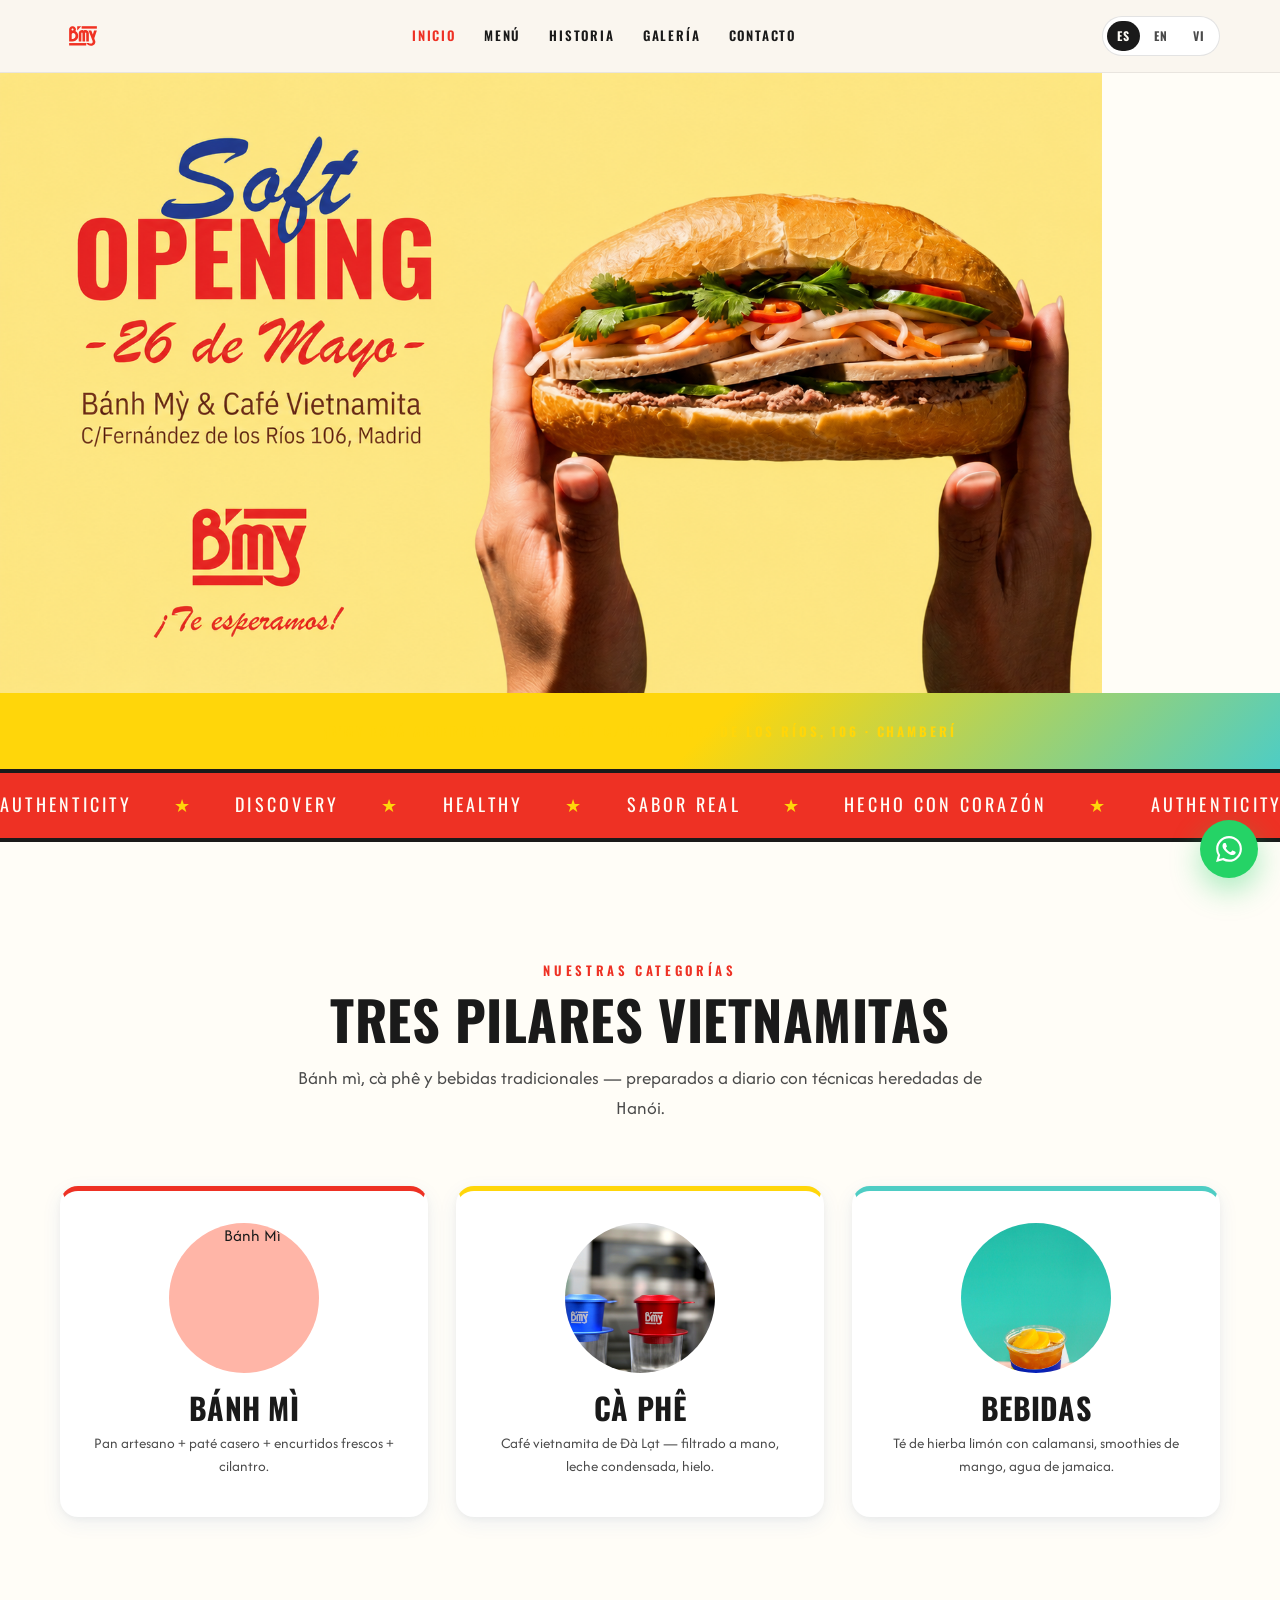
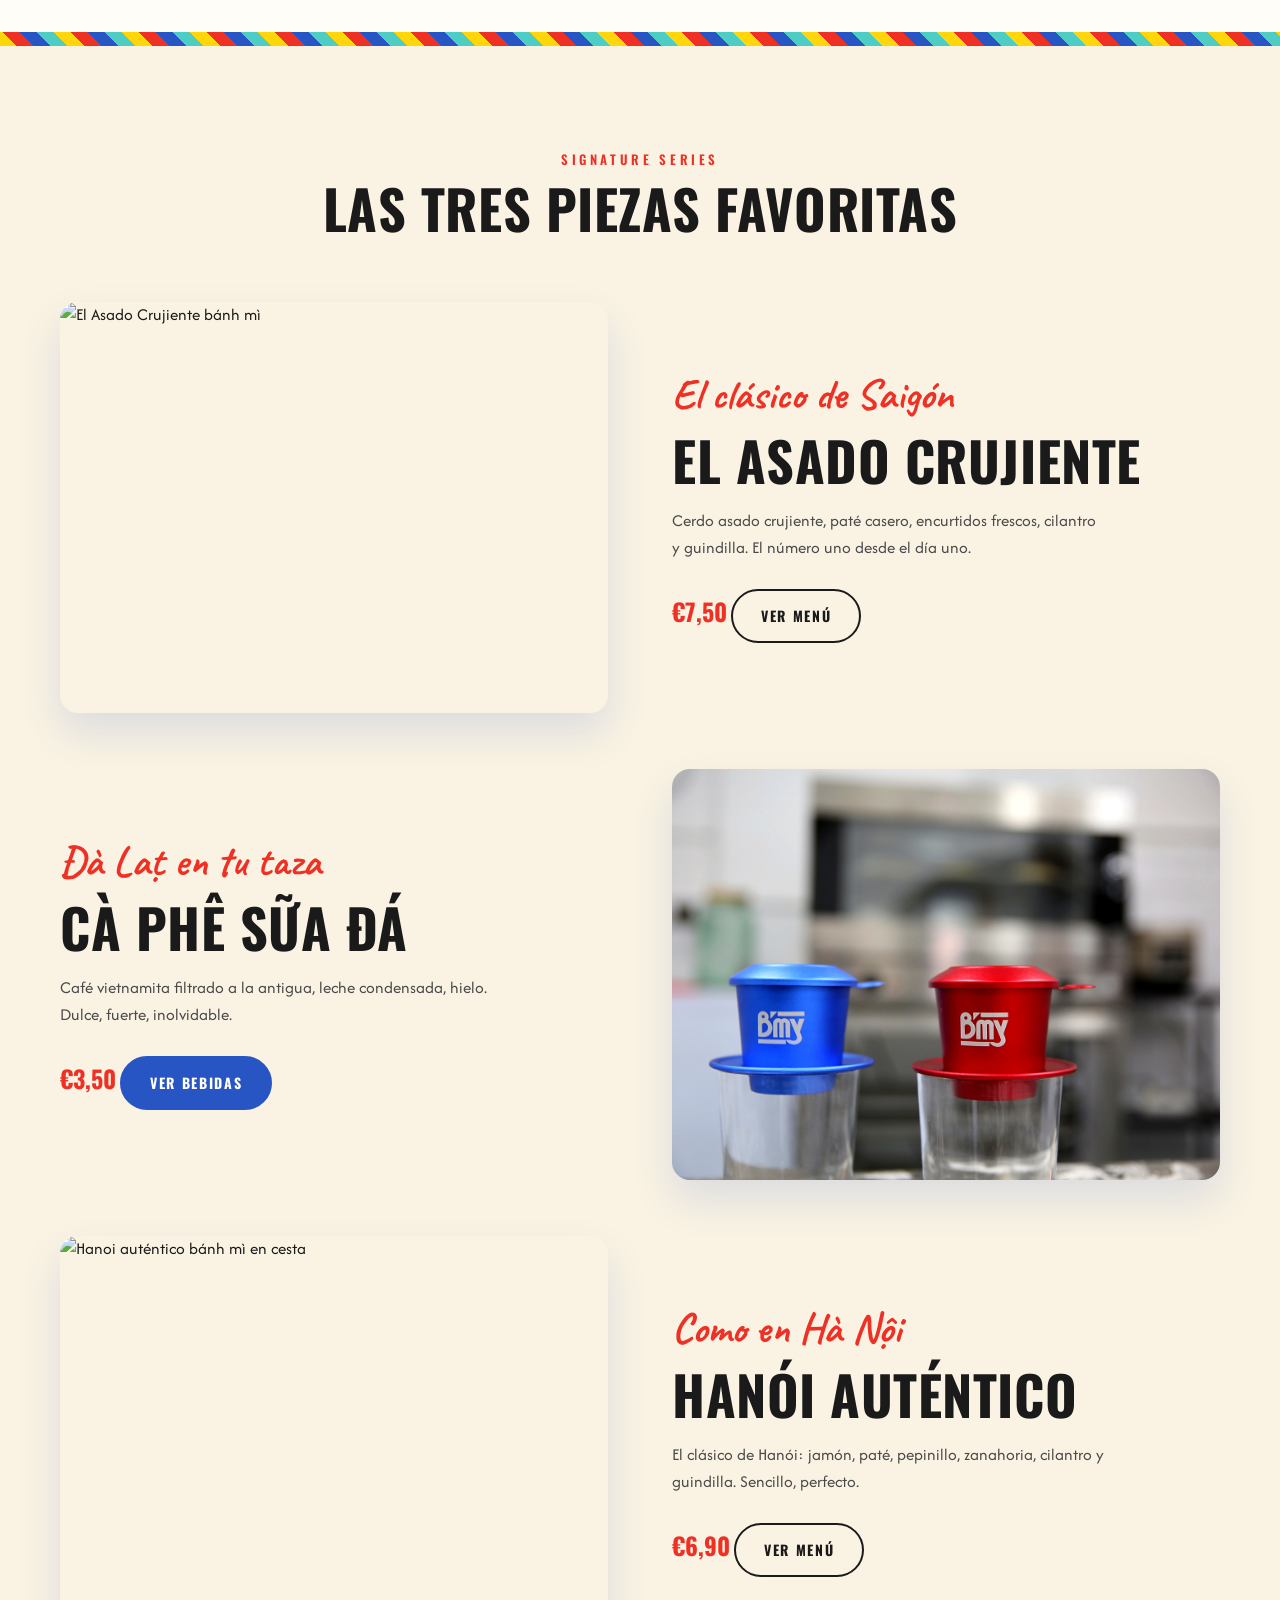
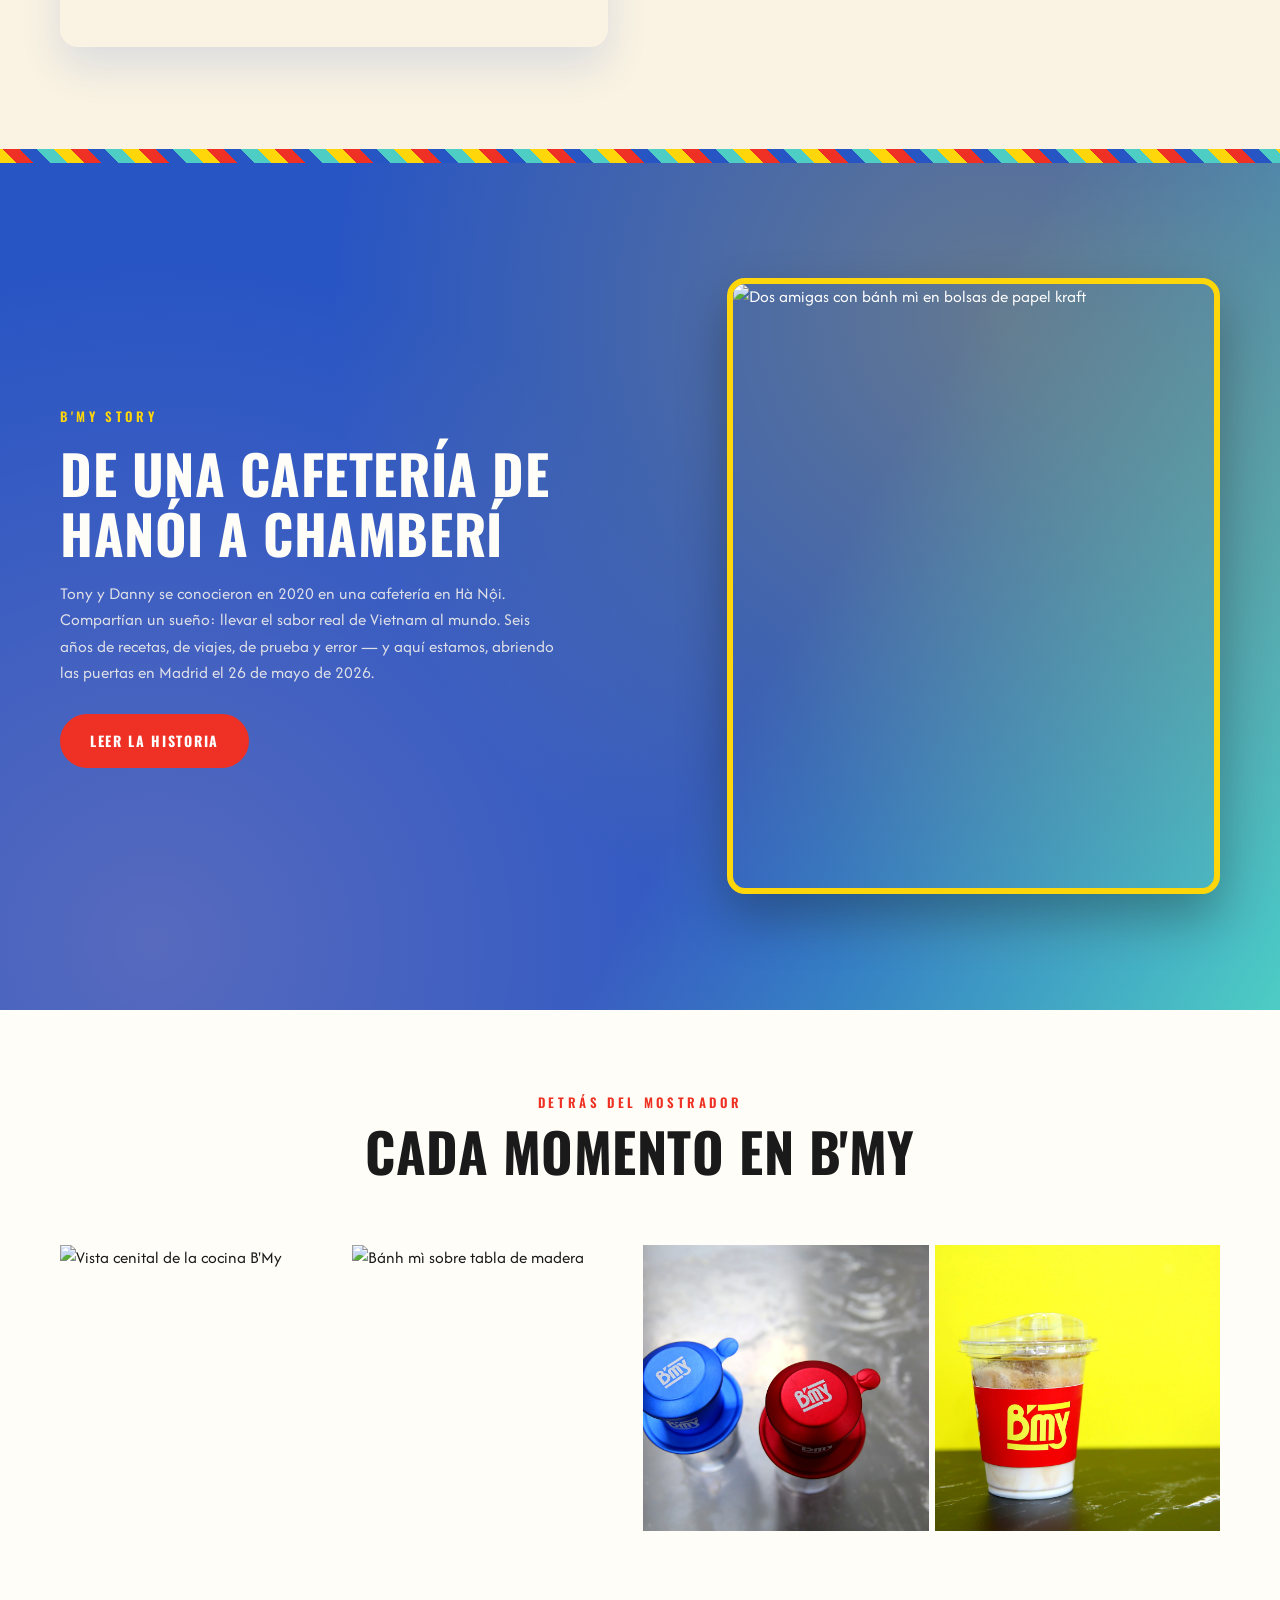
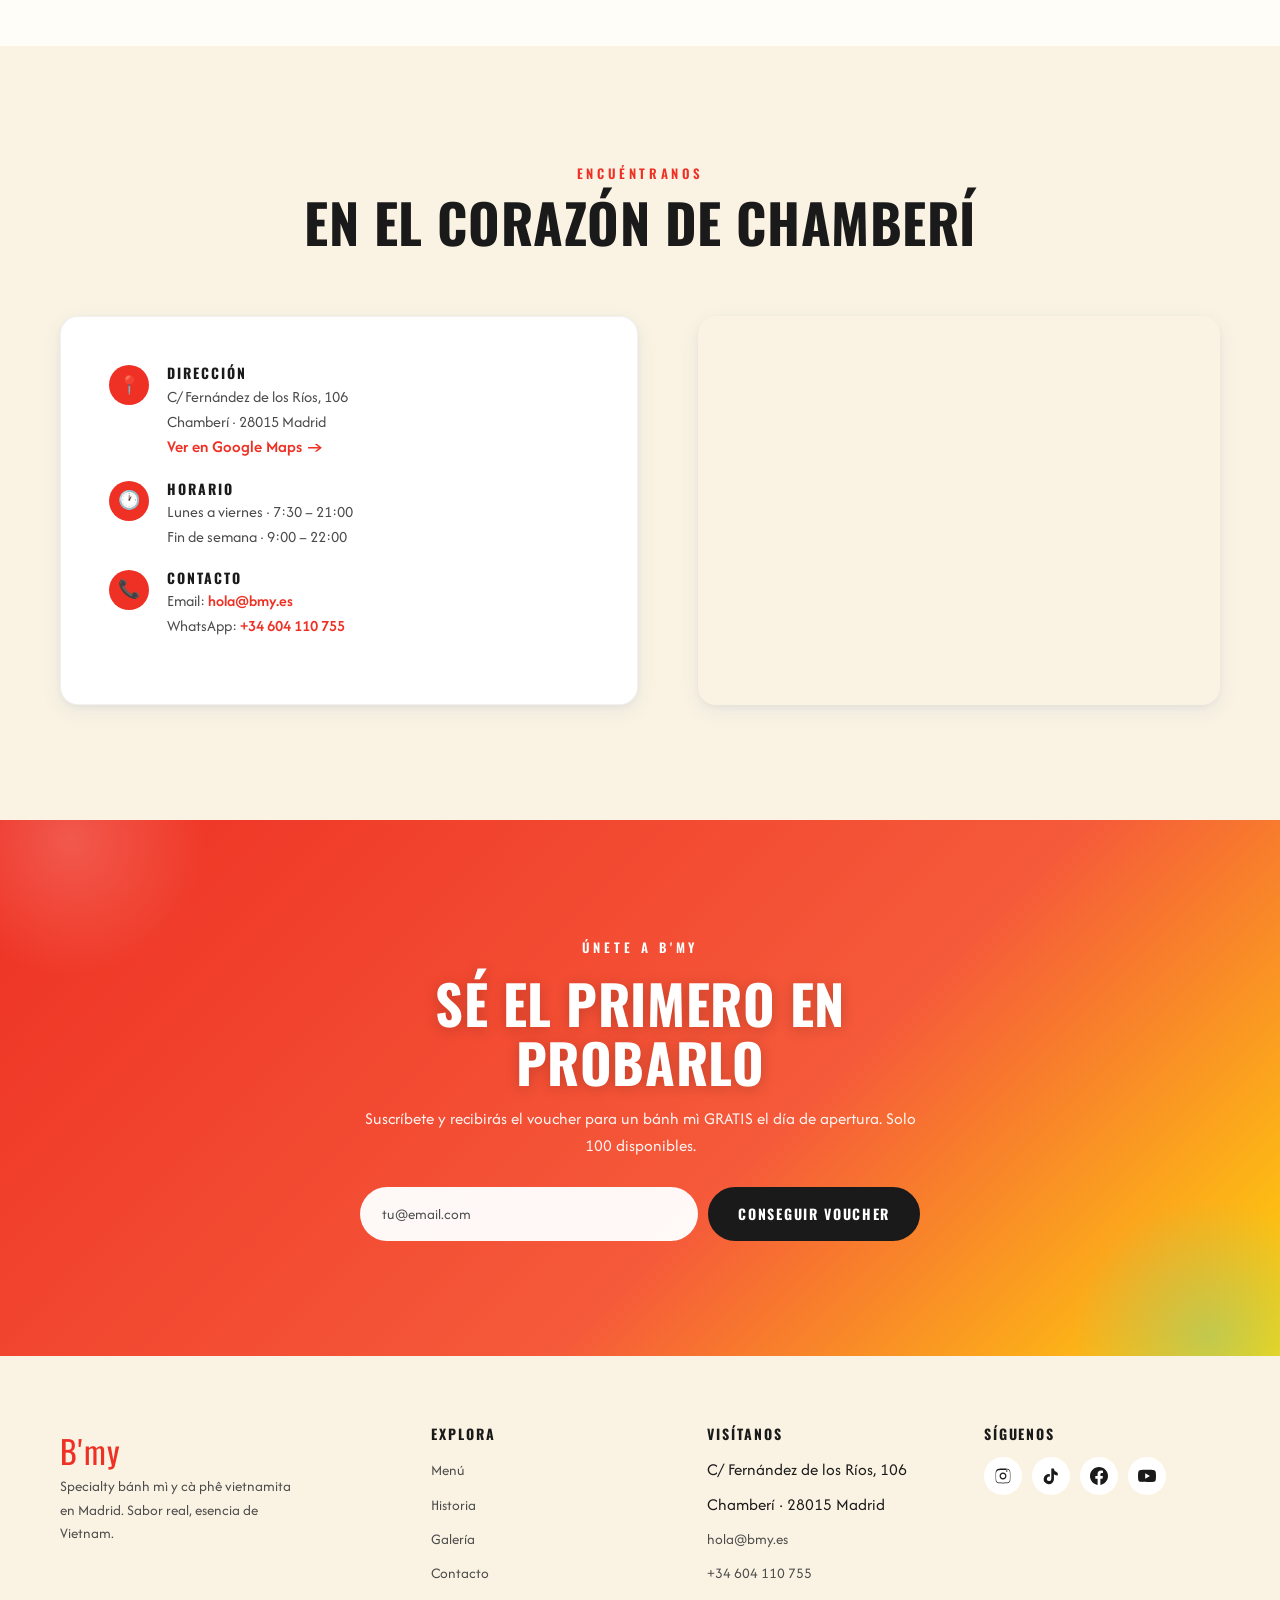
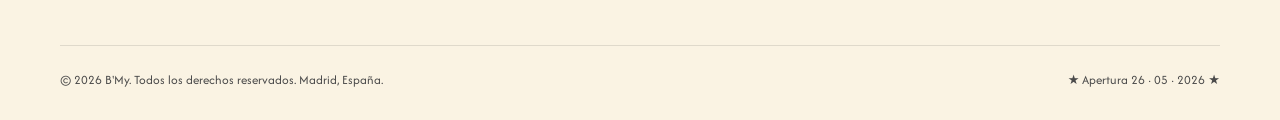
==== commit 1cf07047: "homepage: hero.png banner + caphedenda.jpg cho Cà Phê category + signature row" ====
--- a/index.html
+++ b/index.html
@@ -65,54 +65,8 @@
 </nav>
 
 <!-- ===== HERO CAROUSEL ===== -->
-<section class="hero" id="hero">
-  <div class="hero-slides">
-    <div class="hero-slide is-active">
-      <img class="bg" src="assets/photos/banhmi-hand-blue.jpg" alt="Bánh mì auténtico vietnamita en mesa de madera" />
-      <div class="hero-content">
-        <span class="eyebrow" data-es="Bánh mì vietnamita auténtico" data-en="Authentic Vietnamese banh mi" data-vi="Bánh mì Việt chính hiệu">Bánh mì vietnamita auténtico</span>
-        <h1 data-es="Sabor real" data-en="Real flavor" data-vi="Hương vị thật">Sabor real</h1>
-        <span class="script" data-es="esencia de Vietnam" data-en="essence of Vietnam" data-vi="tinh hoa Việt">esencia de Vietnam</span>
-        <p class="sub" data-es="Pan artesano crujiente, paté casero, cilantro fresco. Bocadillo vietnamita en el corazón de Chamberí." data-en="Crispy artisan bread, homemade pâté, fresh cilantro. Vietnamese sandwich in the heart of Chamberí." data-vi="Bánh mì giòn rụm, pâté nhà làm, rau thơm tươi. Bánh mì Việt tại trung tâm Chamberí.">Pan artesano crujiente, paté casero, cilantro fresco. Bocadillo vietnamita en el corazón de Chamberí.</p>
-        <div class="hero-cta">
-          <a class="btn btn-primary" href="menu.html" data-es="Ver Menú" data-en="See Menu" data-vi="Xem Thực đơn">Ver Menú</a>
-          <a class="btn btn-outline" style="color:#fff;border-color:#fff;" href="https://www.bmy.life" data-es="Bánh mì GRATIS" data-en="FREE Bánh mì" data-vi="Bánh mì MIỄN PHÍ">Bánh mì GRATIS</a>
-        </div>
-      </div>
-    </div>
-
-    <div class="hero-slide">
-      <img class="bg" src="assets/photos/banhmi-checker-mitt.jpg" alt="Close-up bánh mì con paté y carne asada" />
-      <div class="hero-content">
-        <span class="eyebrow" data-es="Hecho cada mañana" data-en="Made every morning" data-vi="Mới mỗi sáng">Hecho cada mañana</span>
-        <h1 data-es="Pan recién hecho" data-en="Fresh-baked bread" data-vi="Bánh mới ra lò">Pan recién hecho</h1>
-        <span class="script" data-es="cada día, cada mordisco" data-en="every day, every bite" data-vi="từng ngày, từng miếng">cada día, cada mordisco</span>
-        <p class="sub" data-es="Horneamos a primera hora para que la corteza siga crujiendo cuando llegues. Sin atajos. Sin compromisos." data-en="We bake before sunrise so the crust still crackles when you arrive. No shortcuts. No compromises." data-vi="Lò nướng sáng sớm để vỏ bánh giòn khi bạn đến. Không tắt đường nào.">Horneamos a primera hora para que la corteza siga crujiendo cuando llegues. Sin atajos. Sin compromisos.</p>
-        <div class="hero-cta">
-          <a class="btn btn-primary" href="story.html" data-es="Conoce a B'My" data-en="Meet B'My" data-vi="Gặp B'My">Conoce a B'My</a>
-        </div>
-      </div>
-    </div>
-
-    <div class="hero-slide">
-      <img class="bg" src="assets/photos/drink-peach-tealpink.jpg" alt="Bánh mì y cà phê sobre taburete callejero rojo, ilustración" />
-      <div class="hero-content">
-        <span class="eyebrow" data-es="De Hanói a Madrid" data-en="From Hanoi to Madrid" data-vi="Từ Hà Nội đến Madrid">De Hanói a Madrid</span>
-        <h1 data-es="Street food" data-en="Street food" data-vi="Đường phố">Street food</h1>
-        <span class="script" data-es="con alma vietnamita" data-en="with Vietnamese soul" data-vi="hồn Việt">con alma vietnamita</span>
-        <p class="sub" data-es="Inspirados en los taburetes rojos de las calles de Hanói. Comida real, energía joven, sabor sin frontera." data-en="Inspired by the red plastic stools of Hanoi's streets. Real food, young energy, flavor without borders." data-vi="Cảm hứng từ ghế đỏ vỉa hè Hà Nội. Đồ thật, năng lượng trẻ, vị không biên giới.">Inspirados en los taburetes rojos de las calles de Hanói. Comida real, energía joven, sabor sin frontera.</p>
-        <div class="hero-cta">
-          <a class="btn btn-primary" href="story.html" data-es="Nuestra Historia" data-en="Our Story" data-vi="Câu chuyện">Nuestra Historia</a>
-        </div>
-      </div>
-    </div>
-  </div>
-
-  <div class="hero-dots" id="heroDots"></div>
-  <div class="hero-arrows">
-    <button id="heroPrev" aria-label="Previous slide">‹</button>
-    <button id="heroNext" aria-label="Next slide">›</button>
-  </div>
+<section class="page-hero has-image" id="hero" aria-label="B'My — Soft Opening 26 de Mayo">
+  <div class="container"></div>
 </section>
 
 <!-- ===== COUNTDOWN STRIP ===== -->
@@ -154,7 +108,7 @@
       </article>
 
       <article class="cat-card reveal">
-        <div class="img-wrap"><img src="assets/photos/drink-coffee-yellow.jpg" alt="Cà Phê"></div>
+        <div class="img-wrap"><img src="assets/photos/caphedenda.jpg" alt="Cà Phê"></div>
         <h3>Cà Phê</h3>
         <p data-es="Café vietnamita de Đà Lạt — filtrado a mano, leche condensada, hielo." data-en="Vietnamese coffee from Đà Lạt — hand filtered, condensed milk, ice." data-vi="Cà phê Đà Lạt — phin tay, sữa đặc, đá.">Café vietnamita de Đà Lạt — filtrado a mano, leche condensada, hielo.</p>
       </article>
@@ -189,7 +143,7 @@
       </div>
 
       <div class="sig-row reverse reveal">
-        <div class="sig-img"><img src="assets/photos/drink-coffee-yellow.jpg" alt="Cà Phê Sữa Đá"></div>
+        <div class="sig-img"><img src="assets/photos/caphedenda.jpg" alt="Cà Phê Sữa Đá"></div>
         <div class="sig-body">
           <span class="script">Đà Lạt en tu taza</span>
           <h2>Cà Phê Sữa Đá</h2>
--- a/styles.css
+++ b/styles.css
@@ -103,7 +103,7 @@
 }
 .nav-logo { display: flex; align-items: center; gap: 10px; }
 .nav-logo img { height: 38px; }
-.nav-logo .wordmark { font-family: var(--font-display); font-size: 22px; letter-spacing: .04em; color: var(--red); text-transform: uppercase; }
+.nav-logo .wordmark { display: none; }
 .nav-menu { display: flex; gap: 28px; align-items: center; }
 .nav-menu a {
   font-family: var(--font-display); text-transform: uppercase; letter-spacing: .14em;
@@ -420,6 +420,20 @@
 .page-hero .script { color: var(--red); display: block; margin: -8px 0 0; }
 .page-hero p { color: var(--ink-soft); max-width: 56ch; margin: 18px auto 0; }
 
+/* Variant: page hero as full-image banner (used on menu.html with hero.png) */
+.page-hero.has-image {
+  background: #ffd60a url('assets/photos/hero.png') center / contain no-repeat;
+  padding: 0;
+  aspect-ratio: 1920 / 1080;
+  min-height: 320px;
+  max-height: 620px;
+}
+.page-hero.has-image::before { display: none; }
+.page-hero.has-image > .container { display: none; }
+@media (max-width: 720px) {
+  .page-hero.has-image { aspect-ratio: 16 / 11; max-height: none; min-height: 220px; }
+}
+
 .journey-intro { font-size: clamp(18px, 2vw, 22px); color: var(--ink); max-width: 720px; margin: 0 auto 60px; text-align: center; font-style: italic; }
 
 .timeline { position: relative; max-width: 820px; margin: 0 auto; padding-left: 40px; }
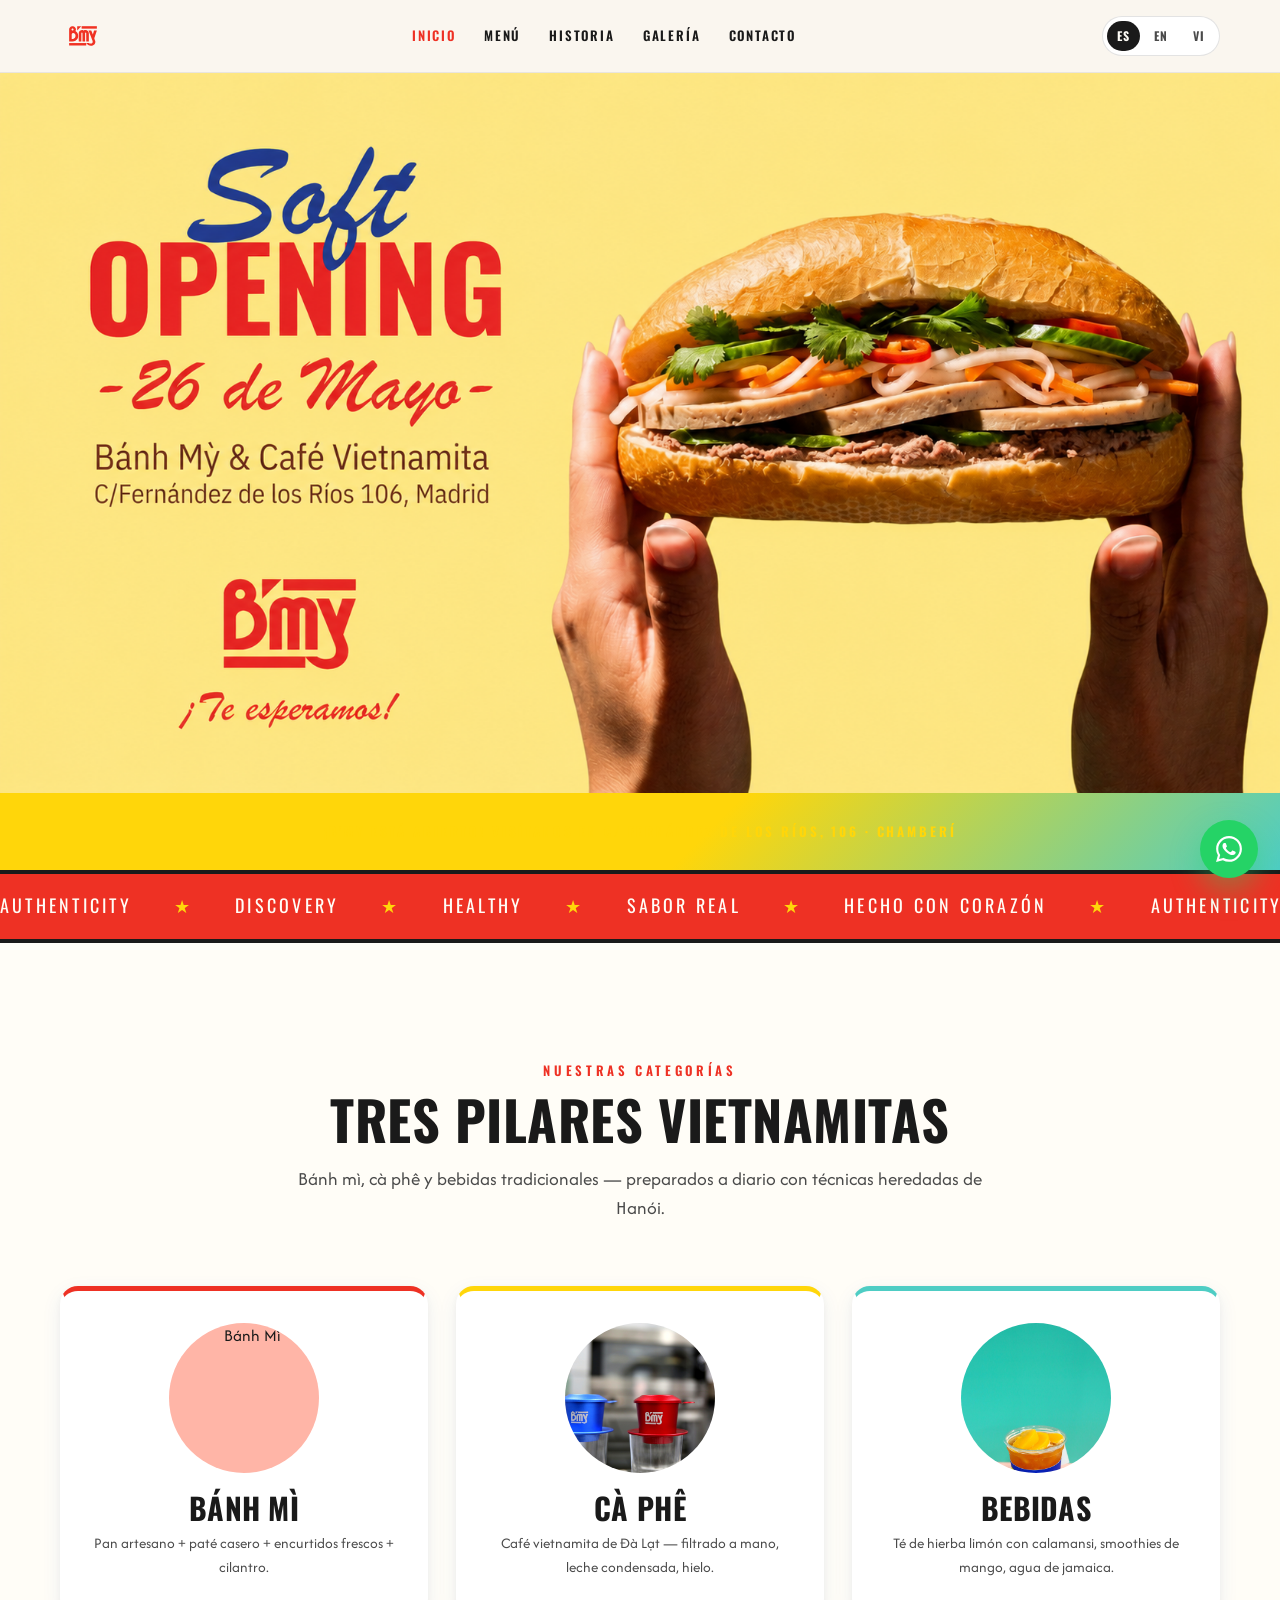
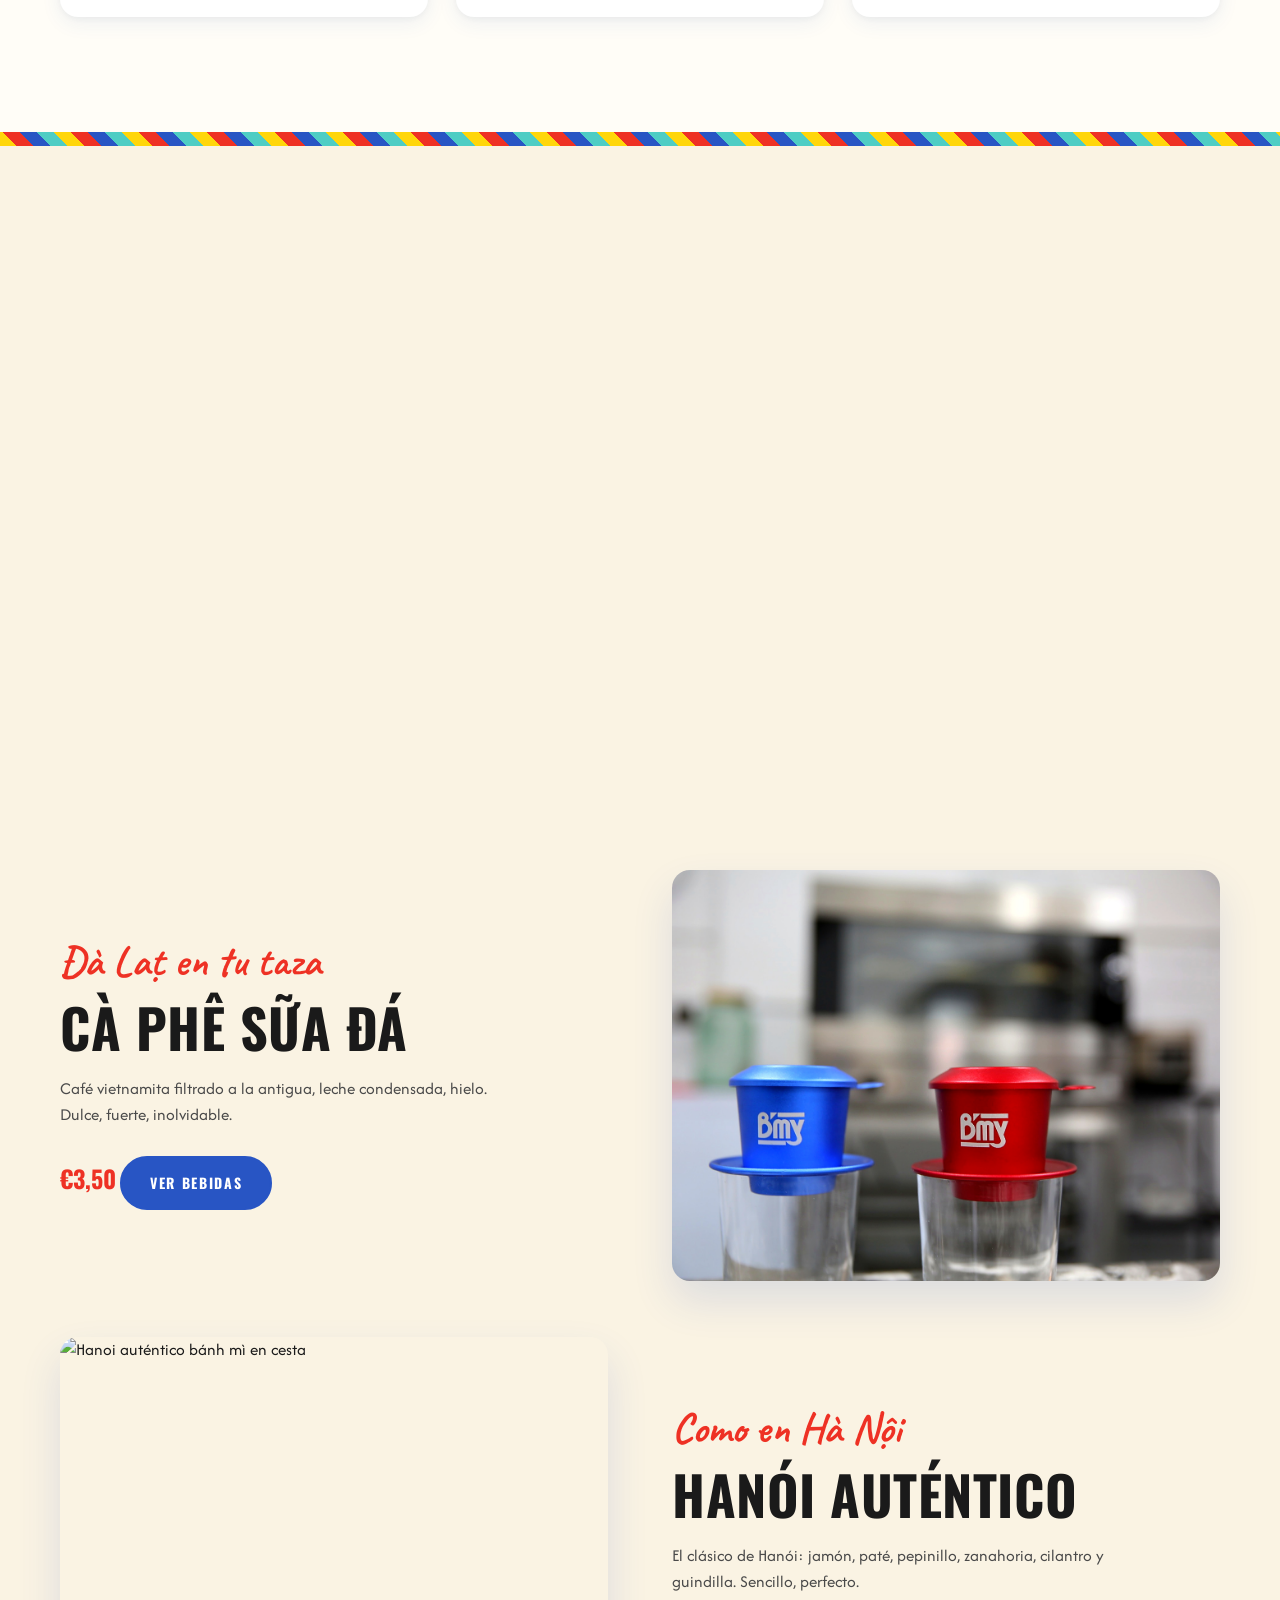
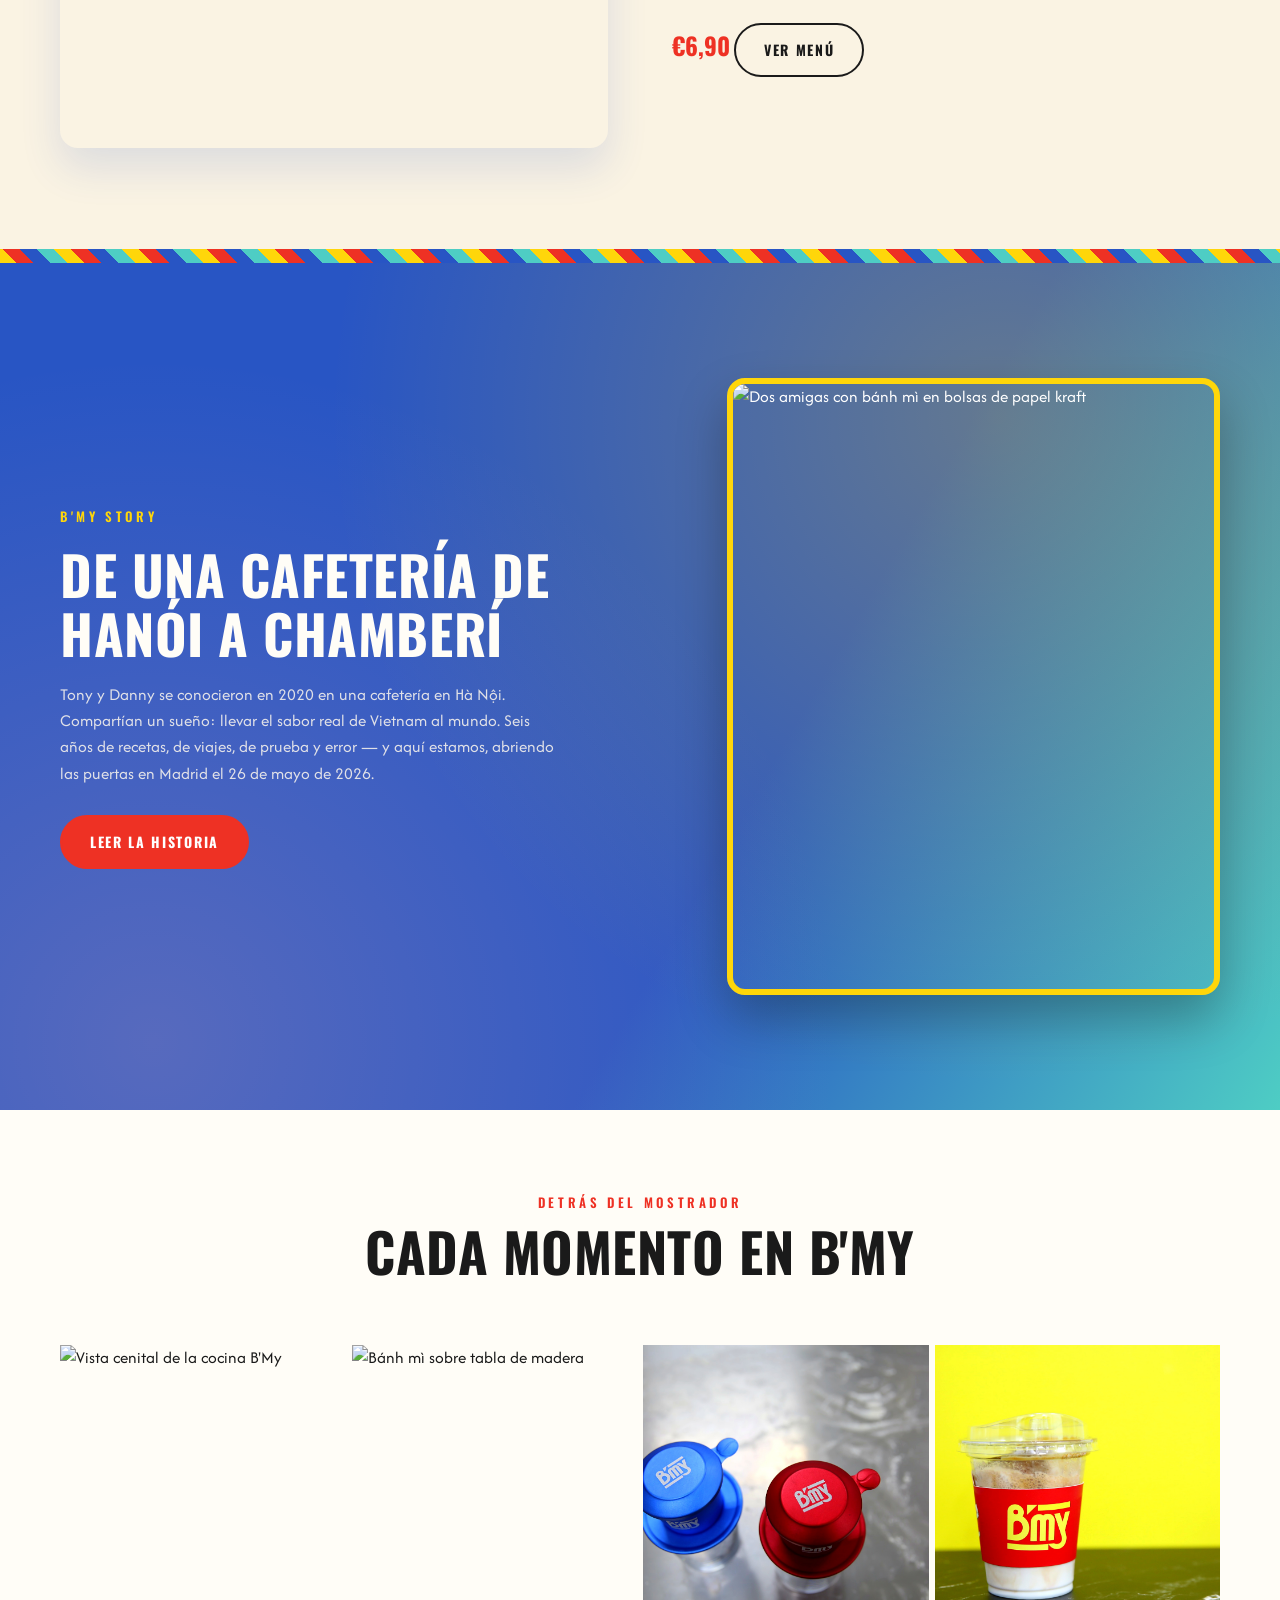
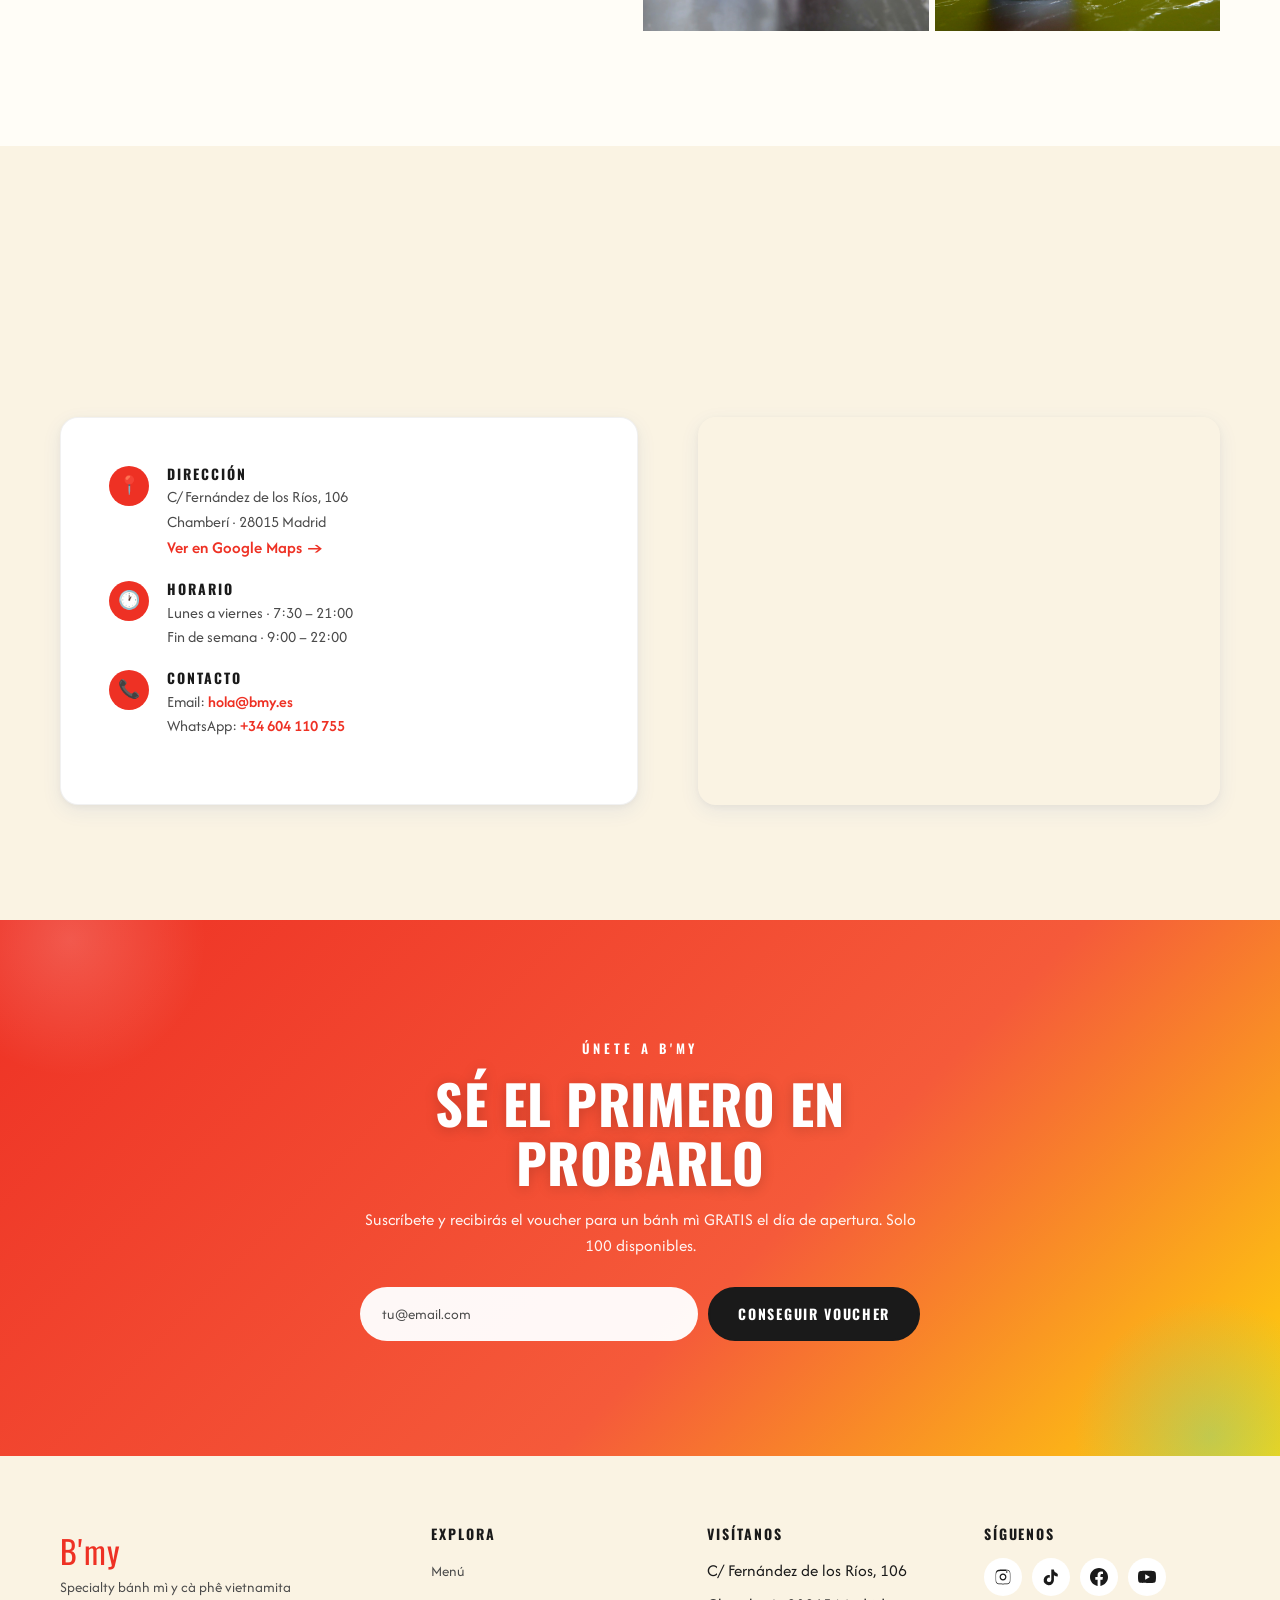
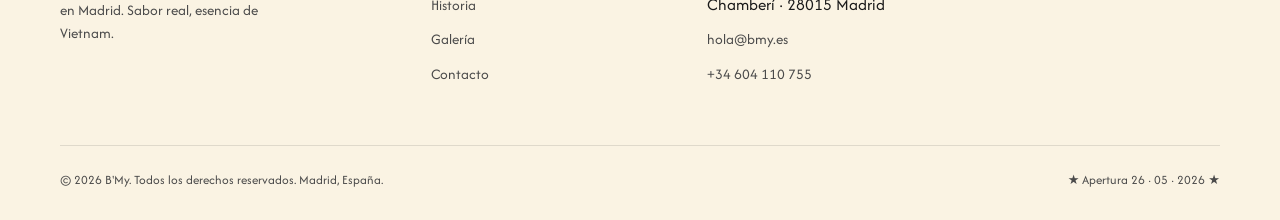
==== commit ba9c6ff3: "hero banner: dùng <img> full-width, fit đủ ảnh không khoảng trắng" ====
--- a/index.html
+++ b/index.html
@@ -66,7 +66,7 @@
 
 <!-- ===== HERO CAROUSEL ===== -->
 <section class="page-hero has-image" id="hero" aria-label="B'My — Soft Opening 26 de Mayo">
-  <div class="container"></div>
+  <img class="banner" src="assets/photos/hero.png" alt="B'My Soft Opening 26 de Mayo — Bánh Mỳ & Café Vietnamita · C/ Fernández de los Ríos 106, Madrid" />
 </section>
 
 <!-- ===== COUNTDOWN STRIP ===== -->
--- a/styles.css
+++ b/styles.css
@@ -420,18 +420,24 @@
 .page-hero .script { color: var(--red); display: block; margin: -8px 0 0; }
 .page-hero p { color: var(--ink-soft); max-width: 56ch; margin: 18px auto 0; }
 
-/* Variant: page hero as full-image banner (used on menu.html with hero.png) */
+/* Variant: page hero as full-image banner (used on menu.html + homepage with hero.png) */
 .page-hero.has-image {
-  background: #ffd60a url('assets/photos/hero.png') center / contain no-repeat;
+  background: #ffd60a;
   padding: 0;
-  aspect-ratio: 1920 / 1080;
-  min-height: 320px;
-  max-height: 620px;
+  overflow: hidden;
+  min-height: 0;
+  max-height: none;
+  aspect-ratio: auto;
+  display: block;
+  line-height: 0;
 }
 .page-hero.has-image::before { display: none; }
 .page-hero.has-image > .container { display: none; }
-@media (max-width: 720px) {
-  .page-hero.has-image { aspect-ratio: 16 / 11; max-height: none; min-height: 220px; }
+.page-hero.has-image img.banner {
+  display: block;
+  width: 100%;
+  height: auto;
+  object-fit: cover;
 }
 
 .journey-intro { font-size: clamp(18px, 2vw, 22px); color: var(--ink); max-width: 720px; margin: 0 auto 60px; text-align: center; font-style: italic; }
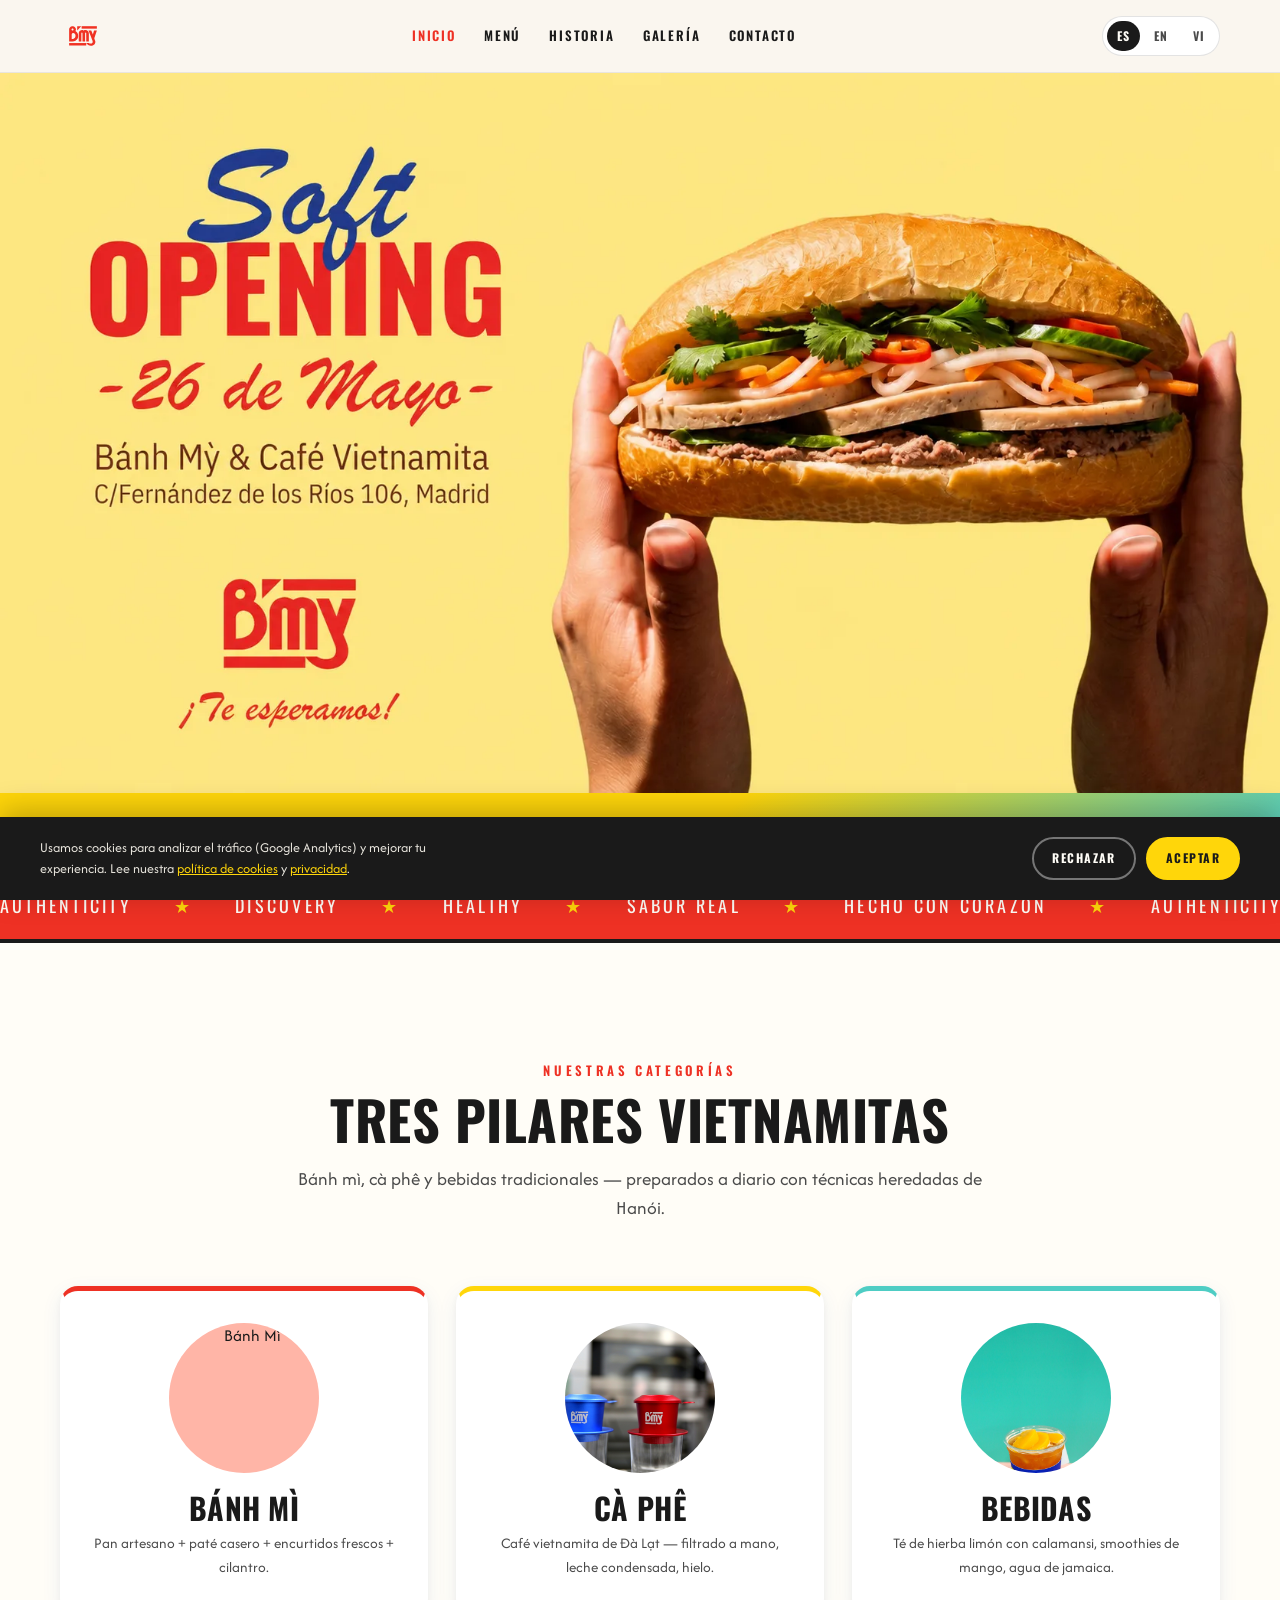
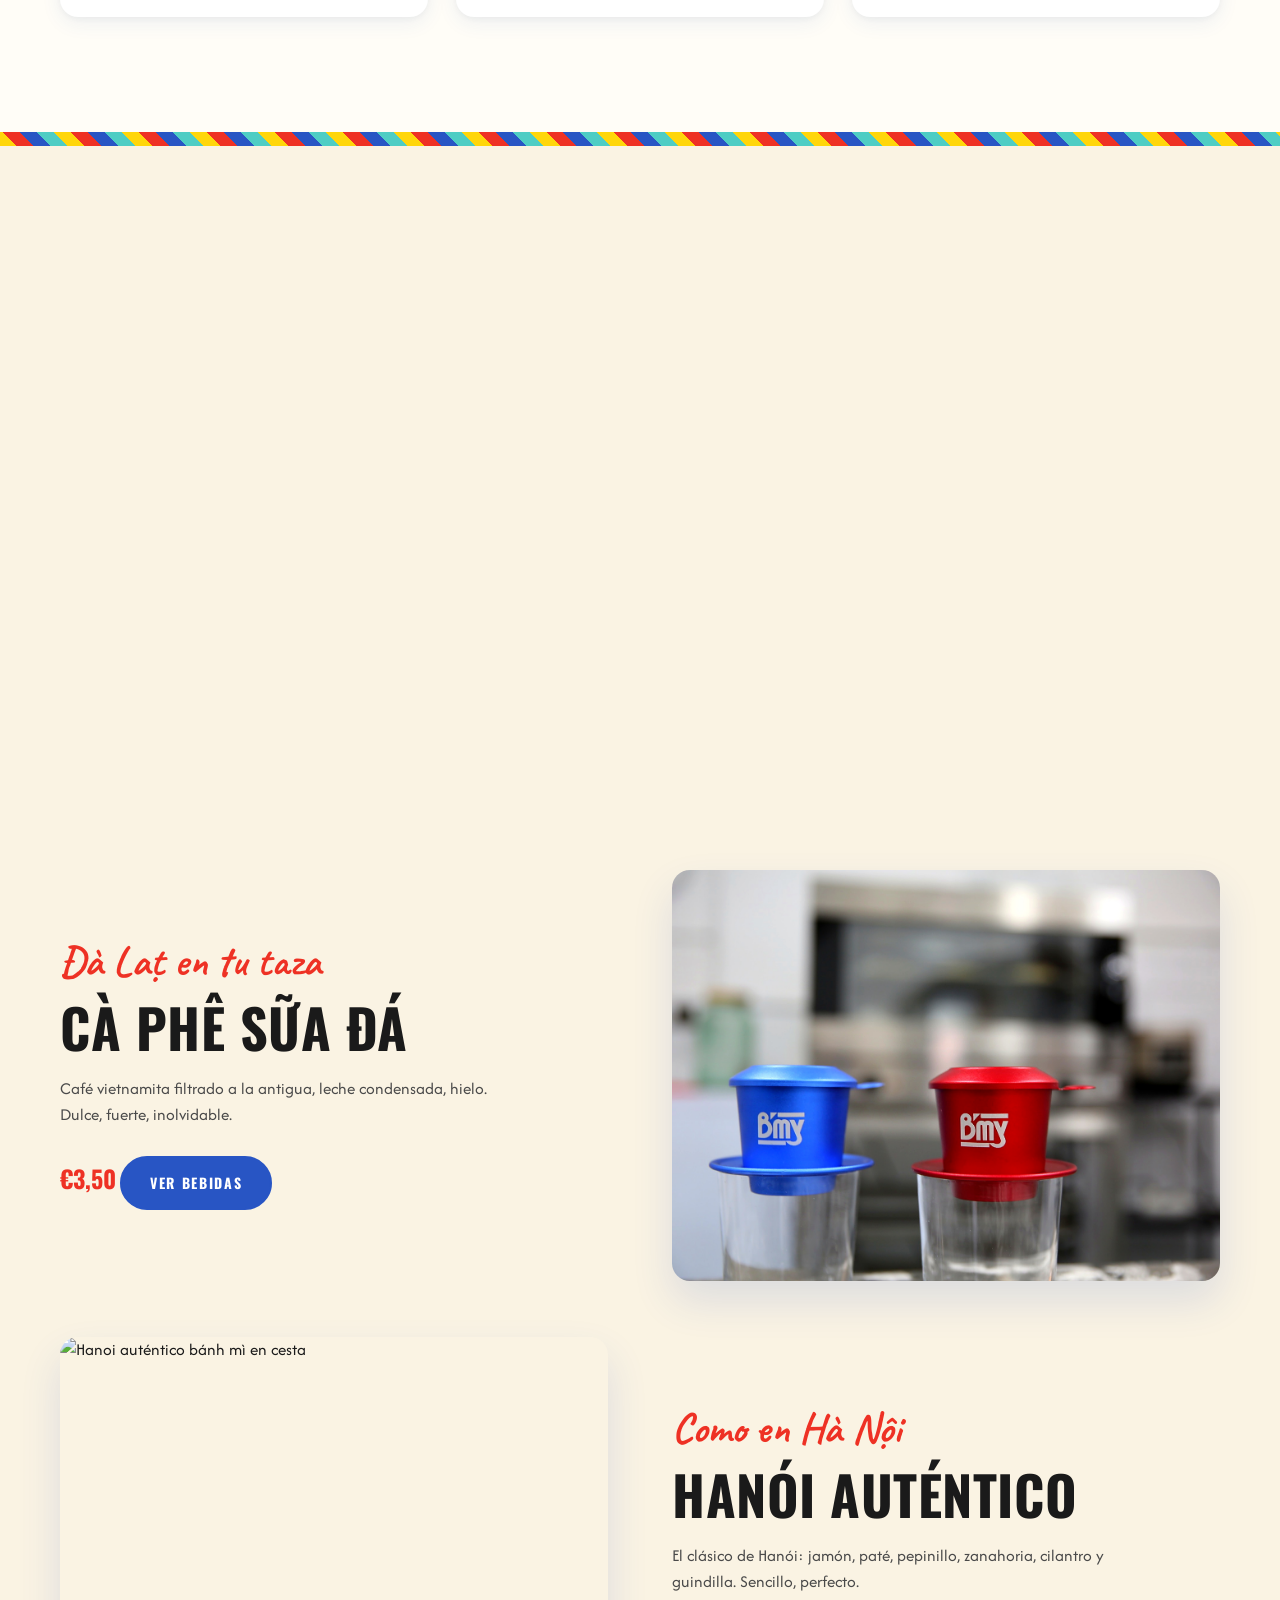
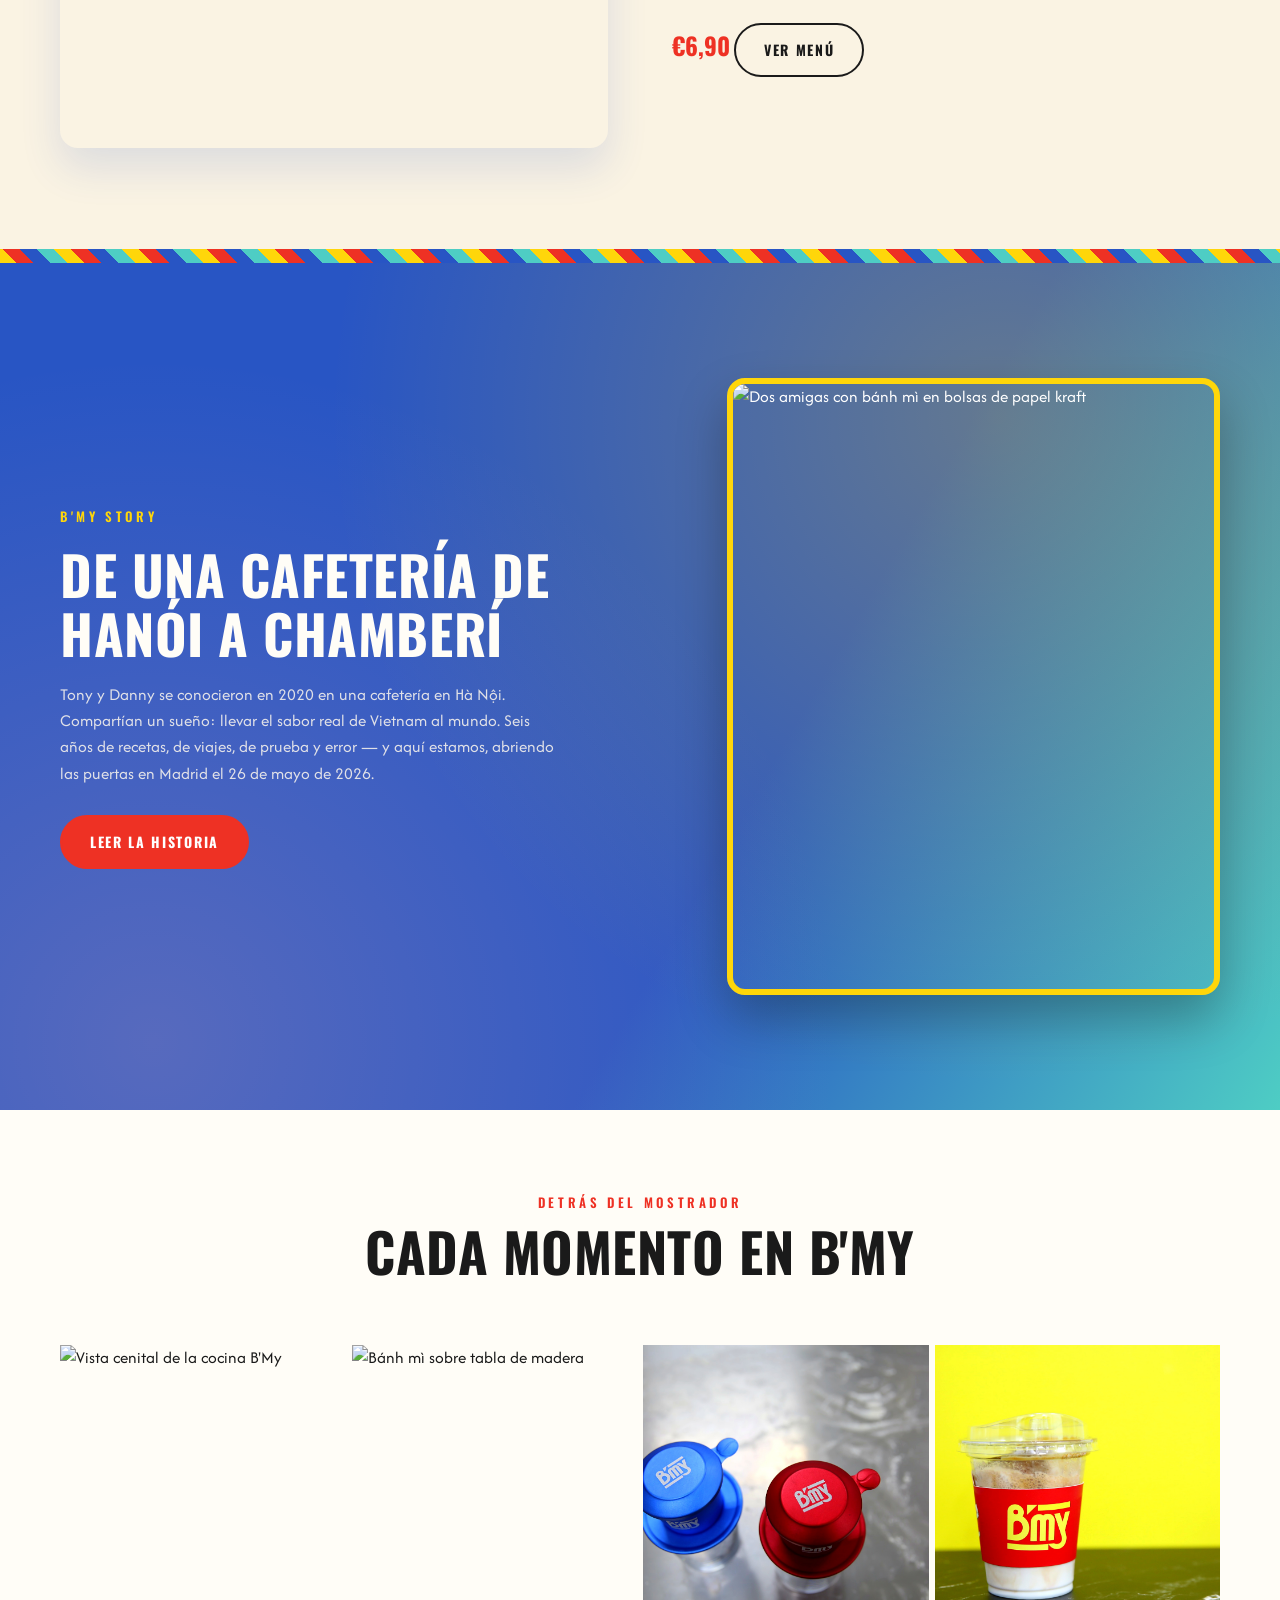
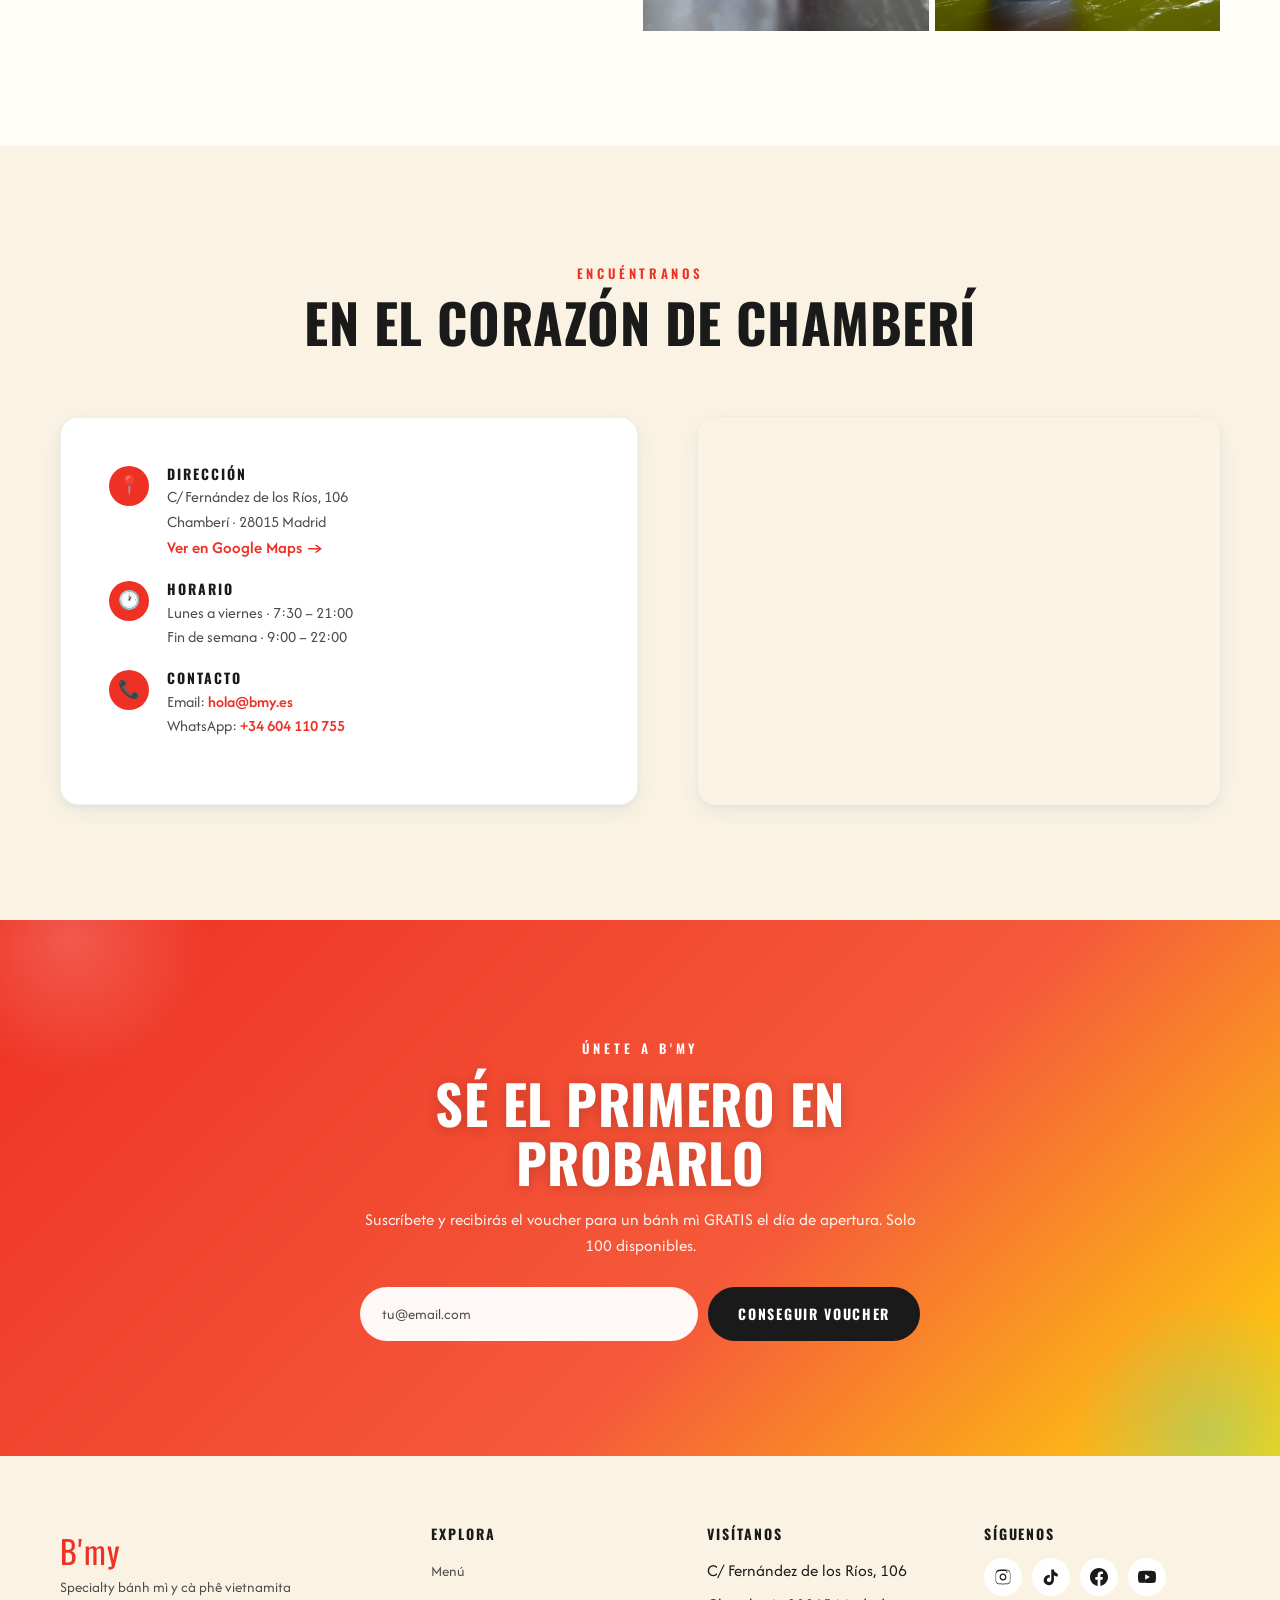
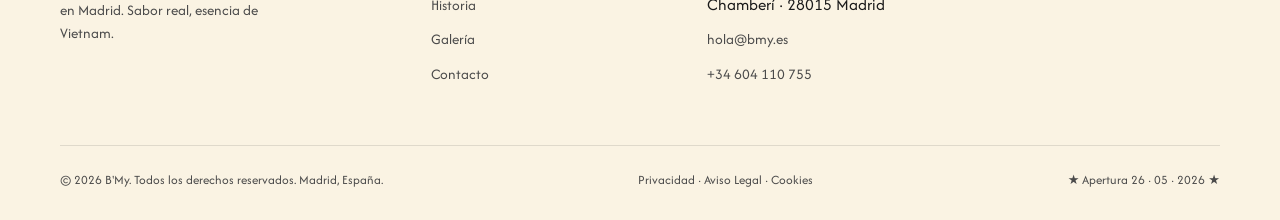
==== commit 2949f5cb: "optimize: WebP hero (-93%), Schema.org Restaurant, GDPR cookies, 3 legal pages, sitemap, 404, WhatsA" ====
--- a/index.html
+++ b/index.html
@@ -23,19 +23,72 @@
 <meta name="twitter:description" content="Apertura 26 de mayo, 2026 en Chamberí, Madrid." />
 <meta name="twitter:image" content="https://www.bmy.com.es/assets/photos/banhmi-hand-blue.jpg" />
 
-<!-- Google Analytics 4 -->
-<script async src="https://www.googletagmanager.com/gtag/js?id=G-F2EVGFPTL9"></script>
-<script>
-  window.dataLayer = window.dataLayer || [];
-  function gtag(){dataLayer.push(arguments);}
-  gtag('js', new Date());
-  gtag('config', 'G-F2EVGFPTL9');
-</script>
-
 <link rel="preconnect" href="https://fonts.googleapis.com">
 <link rel="preconnect" href="https://fonts.gstatic.com" crossorigin>
 <link href="https://fonts.googleapis.com/css2?family=Oswald:wght@400;500;600;700&family=Afacad:wght@400;500;600;700&family=Caveat:wght@400;700&display=swap" rel="stylesheet">
 <link rel="stylesheet" href="styles.css" />
+
+<!-- Schema.org · Restaurant -->
+<script type="application/ld+json">
+{
+  "@context": "https://schema.org",
+  "@type": "Restaurant",
+  "name": "B'My — Bánh Mì & Cà Phê Vietnamita",
+  "image": [
+    "https://www.bmy.com.es/assets/photos/hero.png",
+    "https://www.bmy.com.es/assets/photos/banhmi-hand-blue.jpg",
+    "https://www.bmy.com.es/assets/photos/drink-peach-tealpink.jpg"
+  ],
+  "@id": "https://www.bmy.com.es/",
+  "url": "https://www.bmy.com.es/",
+  "telephone": "+34604110755",
+  "email": "hola@bmy.es",
+  "priceRange": "€",
+  "servesCuisine": ["Vietnamese", "Asian", "Street Food", "Sandwich", "Coffee"],
+  "description": "Specialty bánh mì y cà phê vietnamita en Madrid. Pan artesano, paté casero, cilantro fresco. Apertura 26 de mayo, 2026.",
+  "address": {
+    "@type": "PostalAddress",
+    "streetAddress": "C/ Fernández de los Ríos, 106",
+    "addressLocality": "Madrid",
+    "addressRegion": "Chamberí",
+    "postalCode": "28015",
+    "addressCountry": "ES"
+  },
+  "geo": {
+    "@type": "GeoCoordinates",
+    "latitude": 40.4368,
+    "longitude": -3.7165
+  },
+  "openingHoursSpecification": [
+    {
+      "@type": "OpeningHoursSpecification",
+      "dayOfWeek": ["Monday","Tuesday","Wednesday","Thursday","Friday"],
+      "opens": "07:30",
+      "closes": "21:00"
+    },
+    {
+      "@type": "OpeningHoursSpecification",
+      "dayOfWeek": ["Saturday","Sunday"],
+      "opens": "09:00",
+      "closes": "22:00"
+    }
+  ],
+  "openingDate": "2026-05-26",
+  "sameAs": [
+    "https://www.instagram.com/bmy.madrid",
+    "https://www.tiktok.com/@bmy.madrid",
+    "https://www.facebook.com/bmy.madrid",
+    "https://www.youtube.com/@bmy.madrid",
+    "https://www.bmy.life"
+  ],
+  "hasMenu": "https://www.bmy.com.es/menu.html",
+  "acceptsReservations": "true",
+  "potentialAction": {
+    "@type": "ReserveAction",
+    "target": "https://www.bmy.com.es/contact.html"
+  }
+}
+</script>
 </head>
 <body>
 
@@ -66,7 +119,10 @@
 
 <!-- ===== HERO CAROUSEL ===== -->
 <section class="page-hero has-image" id="hero" aria-label="B'My — Soft Opening 26 de Mayo">
-  <img class="banner" src="assets/photos/hero.png" alt="B'My Soft Opening 26 de Mayo — Bánh Mỳ & Café Vietnamita · C/ Fernández de los Ríos 106, Madrid" />
+  <picture>
+    <source srcset="assets/photos/hero.webp" type="image/webp">
+    <img class="banner" src="assets/photos/hero.png" width="1672" height="941" fetchpriority="high" alt="B'My Soft Opening 26 de Mayo — Bánh Mỳ & Café Vietnamita · C/ Fernández de los Ríos 106, Madrid" />
+  </picture>
 </section>
 
 <!-- ===== COUNTDOWN STRIP ===== -->
@@ -301,6 +357,7 @@
     </div>
     <div class="footer-bottom">
       <span>© 2026 B'My. <span data-es="Todos los derechos reservados." data-en="All rights reserved." data-vi="Mọi quyền được bảo lưu.">Todos los derechos reservados.</span> Madrid, España.</span>
+      <span><a href="privacy.html">Privacidad</a> · <a href="legal.html">Aviso Legal</a> · <a href="cookies.html">Cookies</a></span>
       <span>★ Apertura 26 · 05 · 2026 ★</span>
     </div>
   </div>
--- a/styles.css
+++ b/styles.css
@@ -439,6 +439,11 @@
   height: auto;
   object-fit: cover;
 }
+.page-hero.has-image picture { display: block; width: 100%; }
+@media (max-width: 720px) {
+  .page-hero.has-image { max-height: 60vh; }
+  .page-hero.has-image img.banner { max-height: 60vh; object-fit: cover; object-position: center; }
+}
 
 .journey-intro { font-size: clamp(18px, 2vw, 22px); color: var(--ink); max-width: 720px; margin: 0 auto 60px; text-align: center; font-style: italic; }
 
@@ -498,6 +503,28 @@
 }
 .fab-whatsapp:hover { transform: scale(1.08); }
 
+/* ===== Cookie banner (GDPR) ===== */
+.cookie-banner {
+  position: fixed; bottom: 0; left: 0; right: 0; z-index: 100;
+  background: var(--ink); color: var(--cream);
+  padding: 20px var(--gutter);
+  box-shadow: 0 -6px 30px rgba(0,0,0,.25);
+  transform: translateY(100%); transition: transform .4s var(--easing);
+}
+.cookie-banner.is-visible { transform: translateY(0); }
+.cookie-banner-inner {
+  max-width: var(--container); margin: 0 auto;
+  display: flex; gap: 20px; align-items: center; justify-content: space-between; flex-wrap: wrap;
+}
+.cookie-banner p { margin: 0; font-size: 14px; color: rgba(250,246,238,.92); max-width: 56ch; }
+.cookie-banner p a { color: var(--yellow); text-decoration: underline; }
+.cookie-banner .actions { display: flex; gap: 10px; flex-shrink: 0; }
+.cookie-banner .btn { padding: 10px 18px; font-size: 12px; }
+.cookie-banner .btn-primary { background: var(--yellow); color: var(--ink); border-color: var(--yellow); }
+.cookie-banner .btn-primary:hover { background: #ffea3a; border-color: #ffea3a; }
+.cookie-banner .btn-outline { color: var(--cream); border-color: rgba(255,255,255,.4); }
+.cookie-banner .btn-outline:hover { background: rgba(255,255,255,.1); }
+
 /* ===== Reveal on scroll ===== */
 .reveal { opacity: 0; transform: translateY(24px); transition: opacity .8s var(--easing), transform .8s var(--easing); }
 .reveal.is-in { opacity: 1; transform: none; }
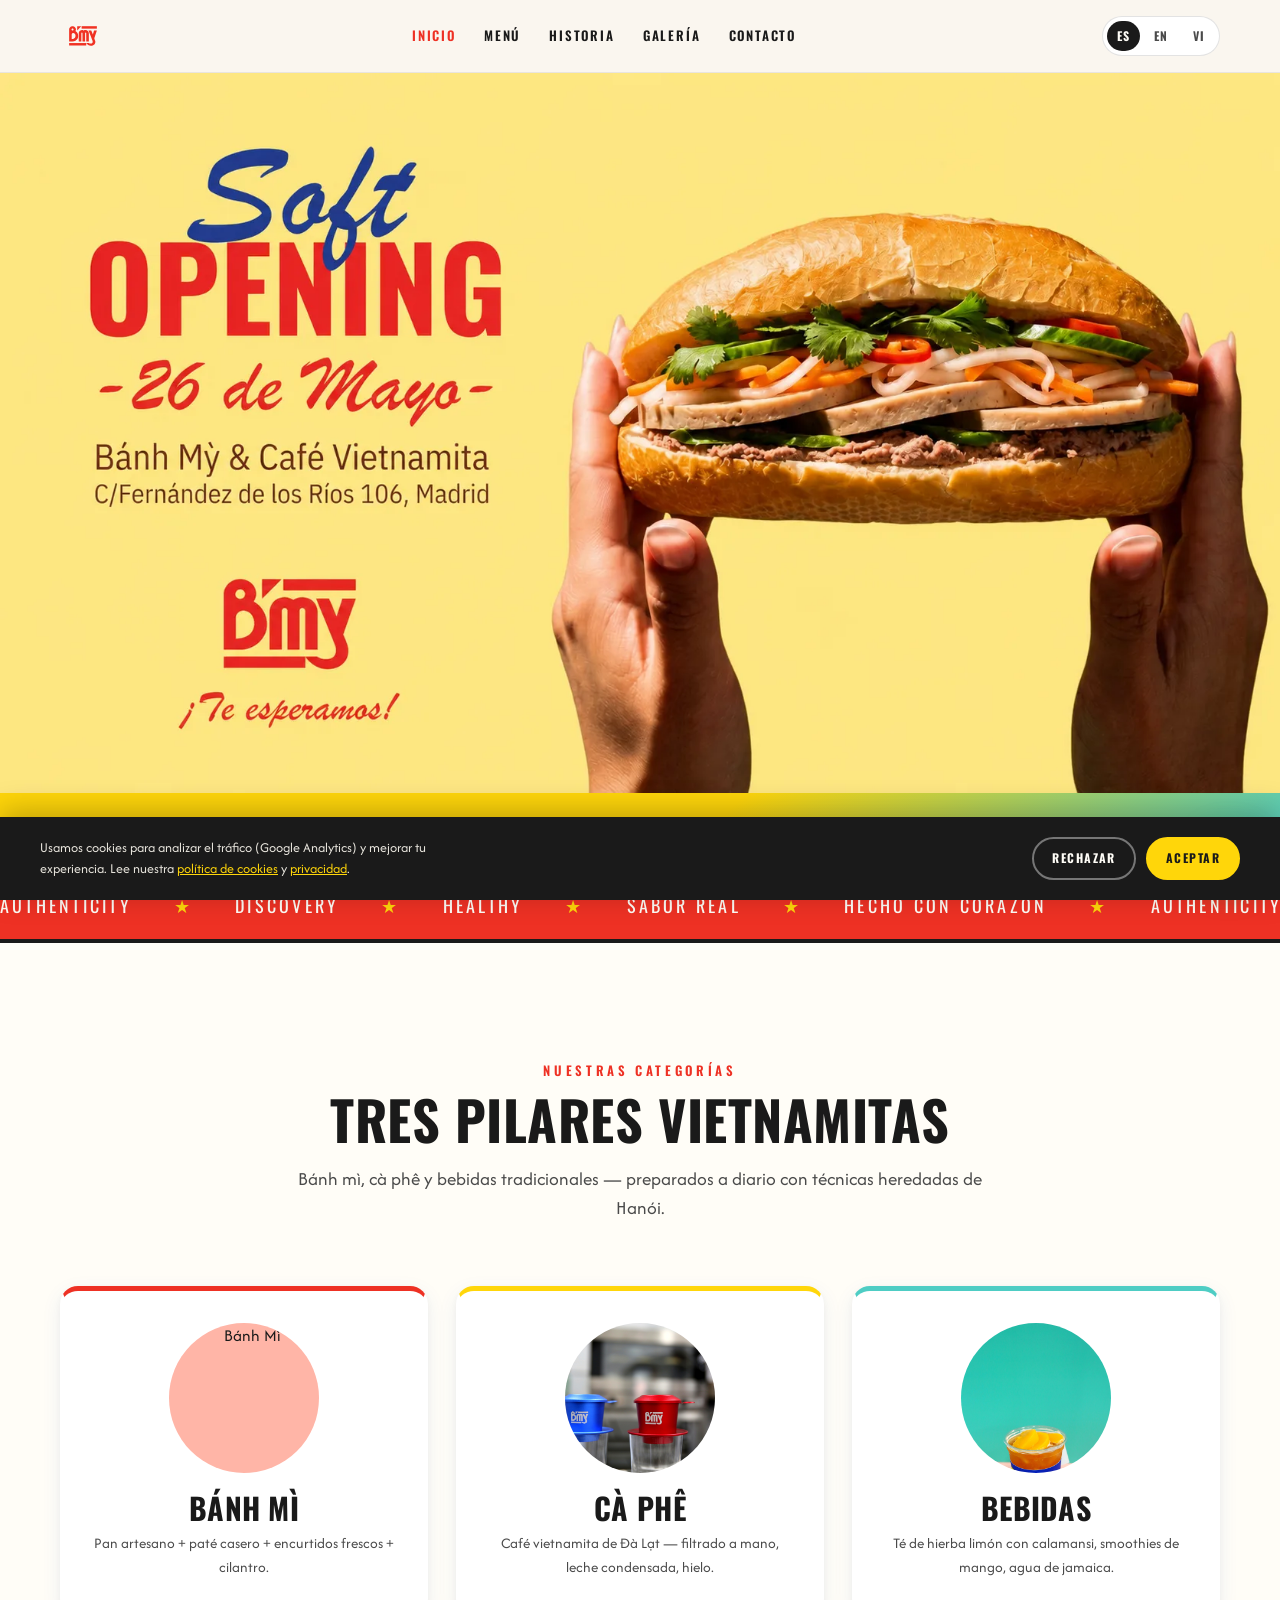
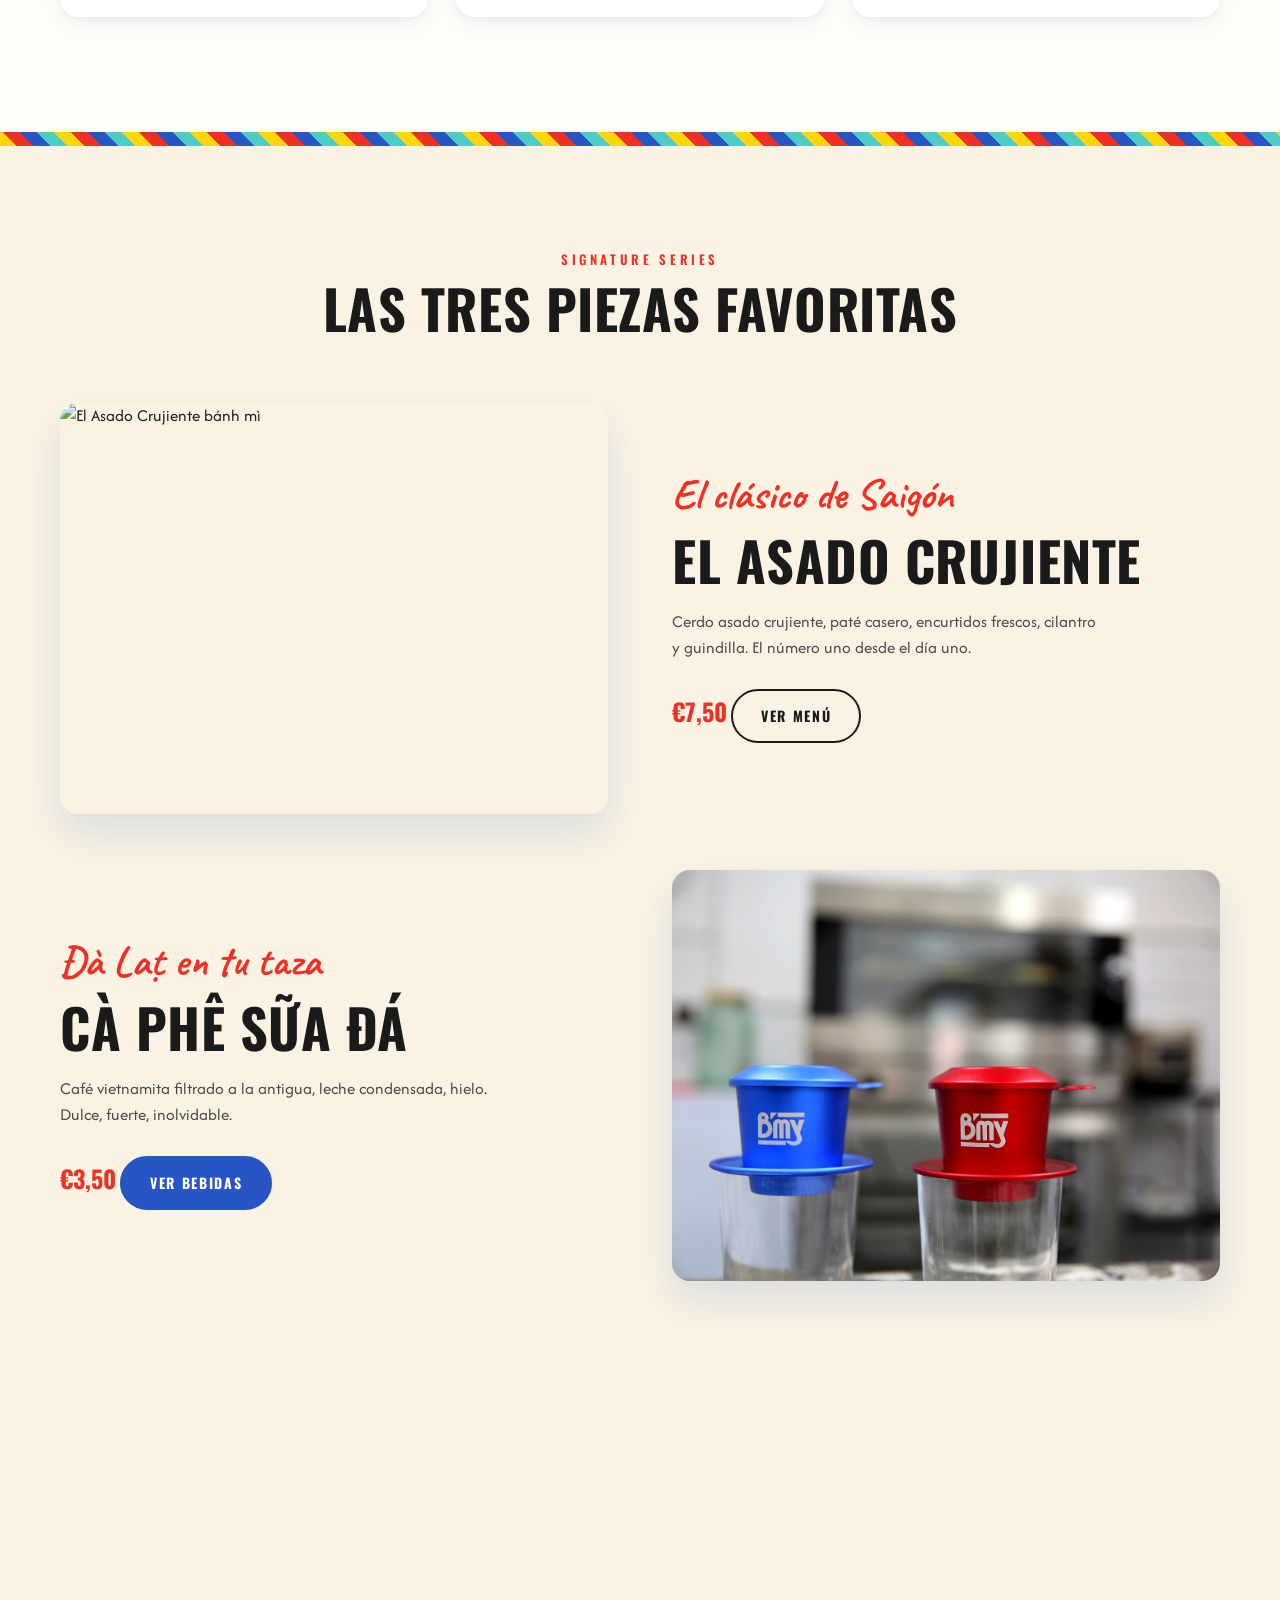
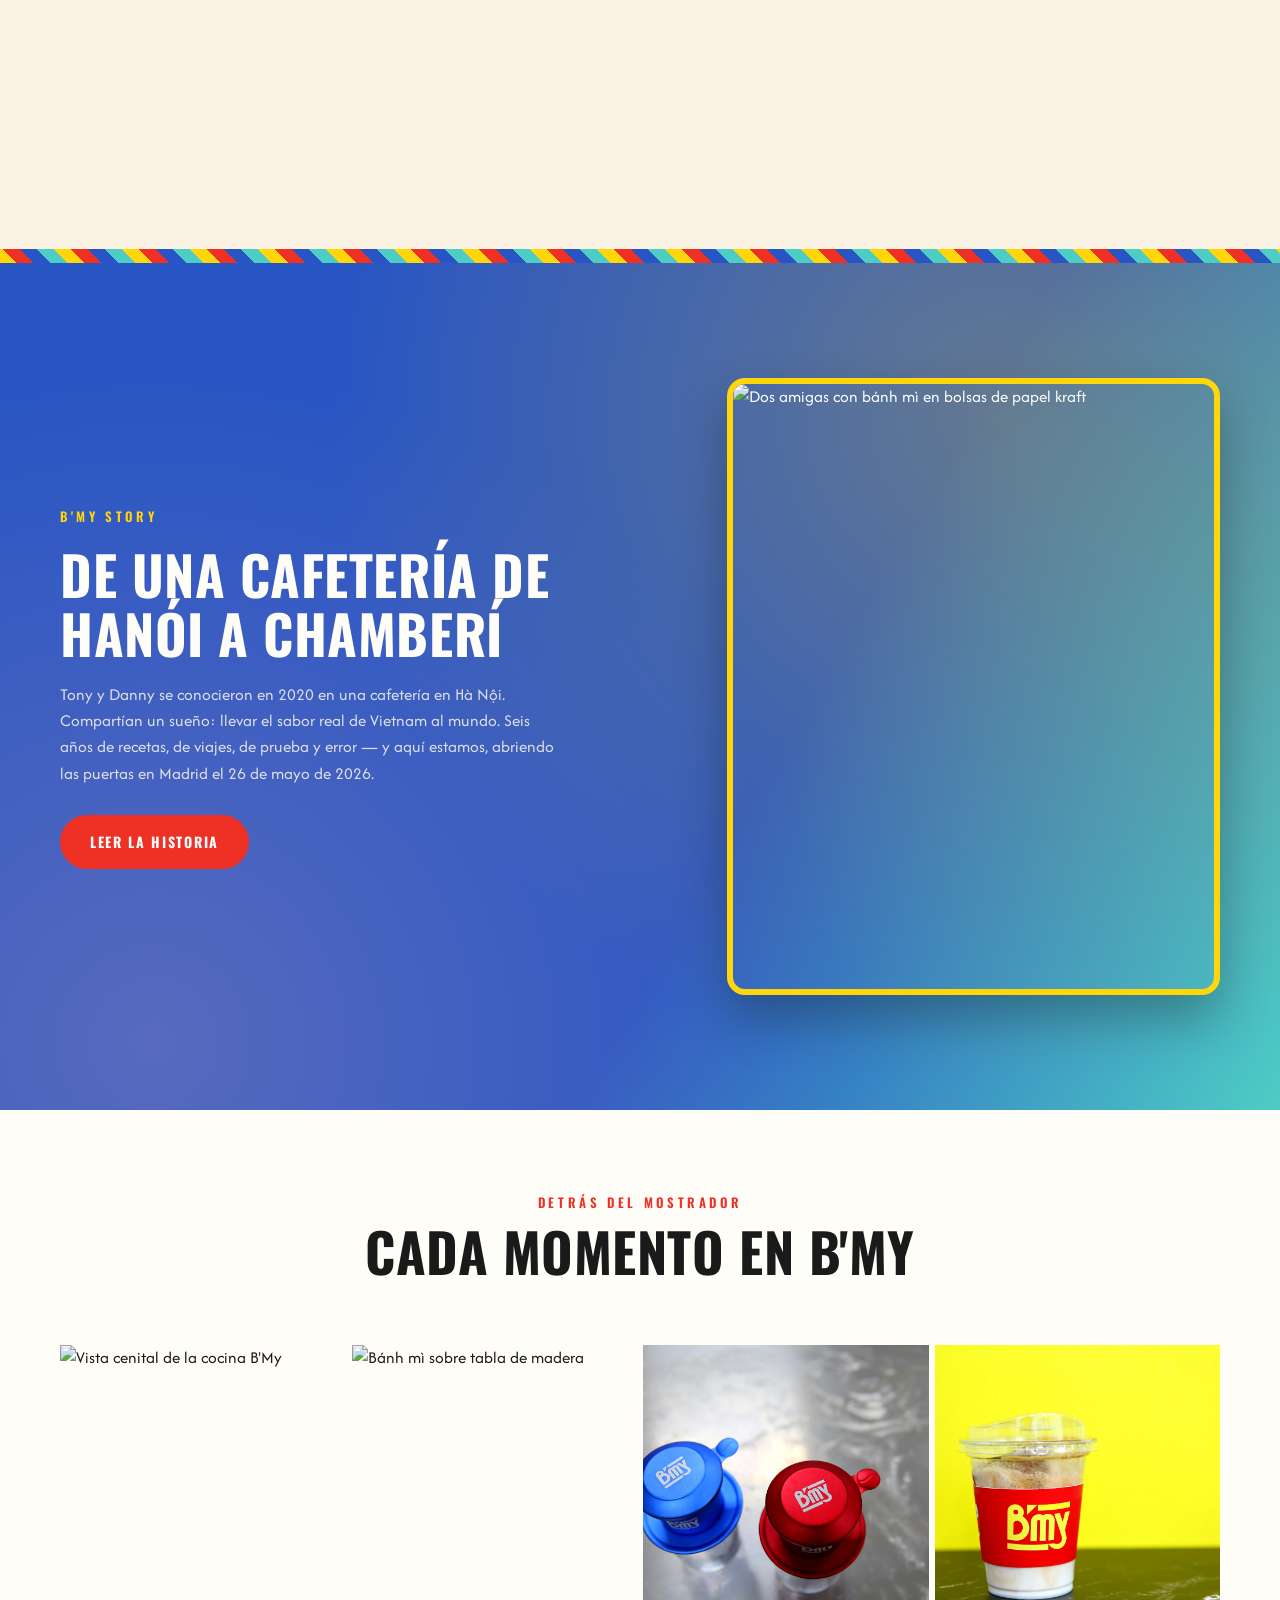
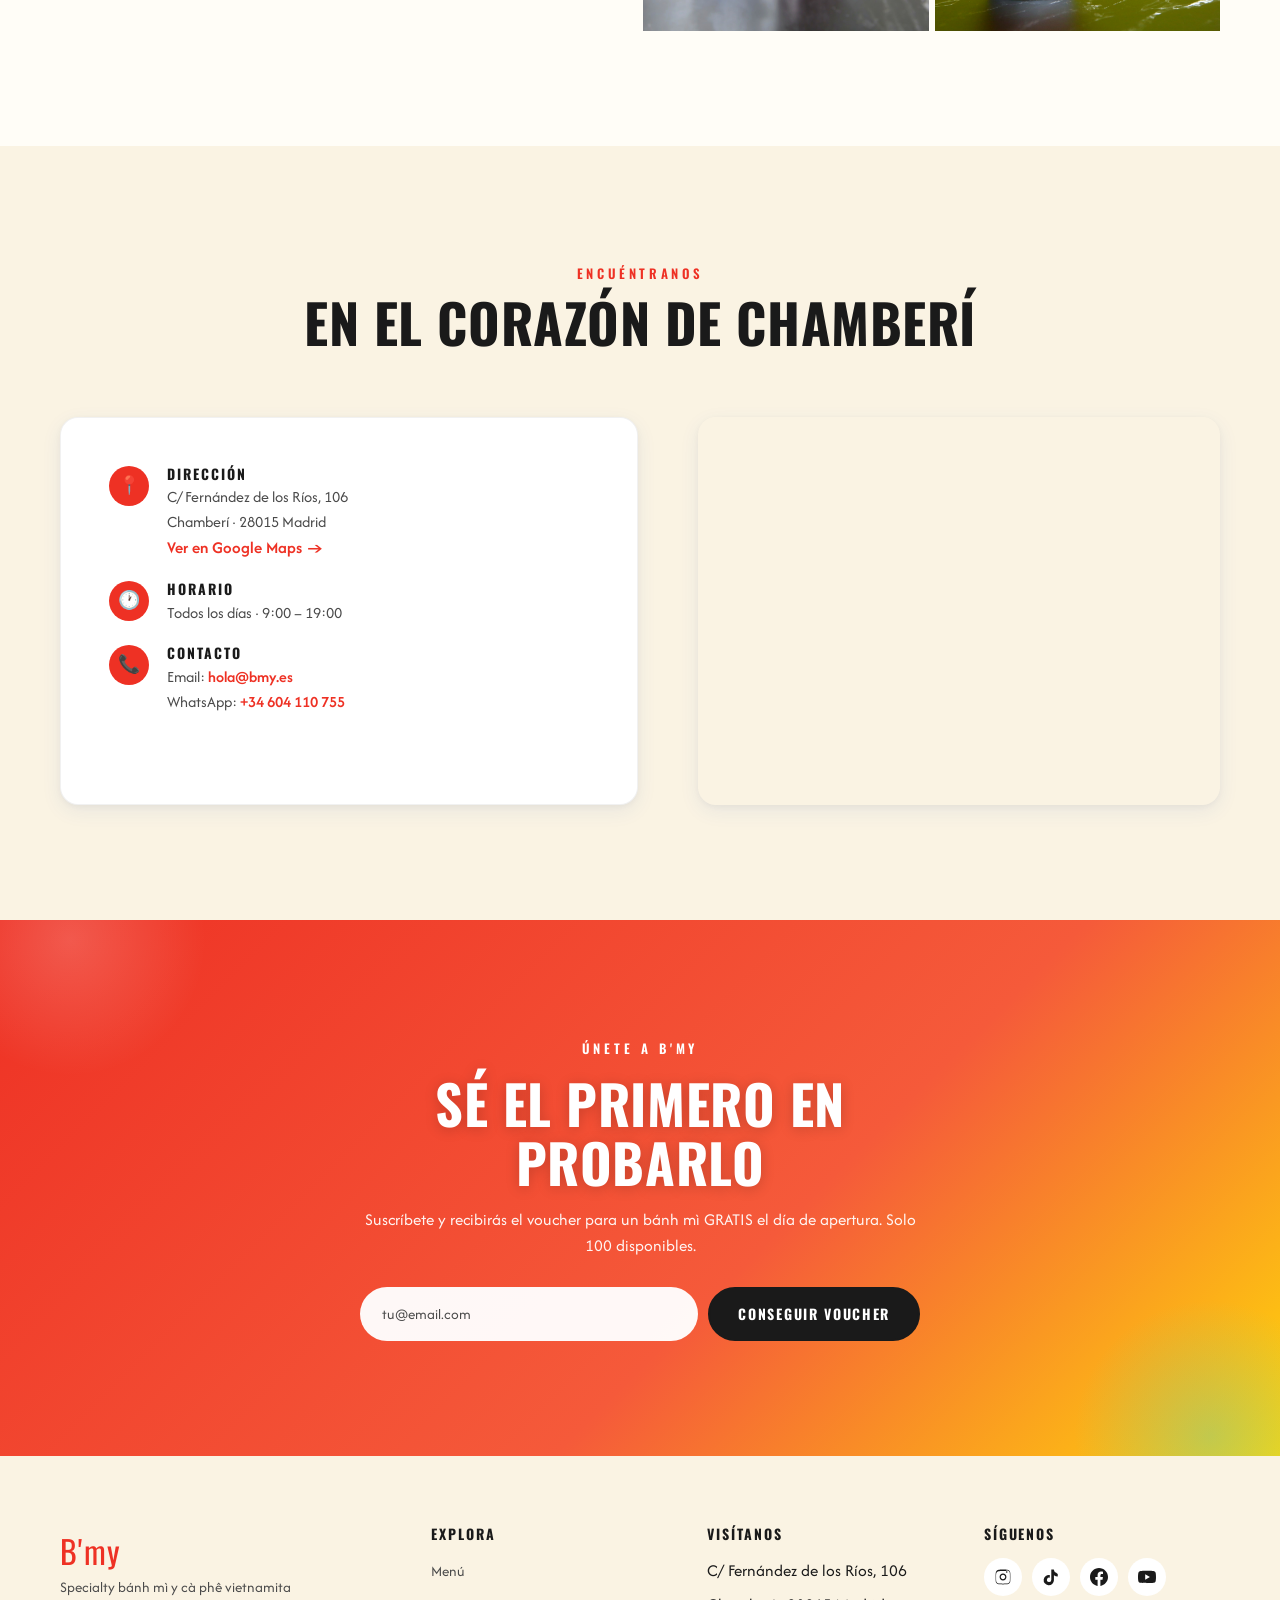
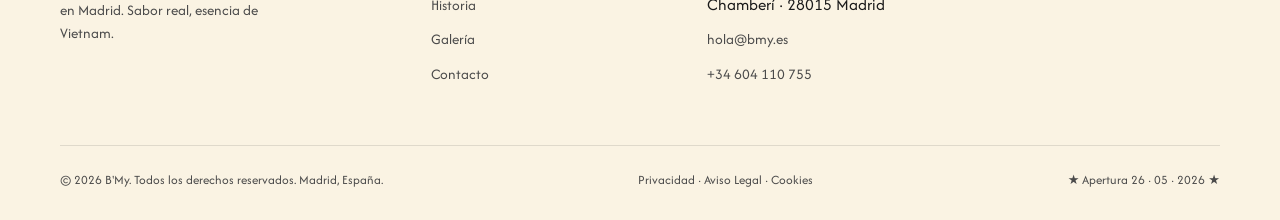
==== commit 3a4bbb9f: "fix: gio mo cua 9:00-19:00 moi ngay (index + contact + JSON-LD)" ====
--- a/index.html
+++ b/index.html
@@ -62,15 +62,9 @@
   "openingHoursSpecification": [
     {
       "@type": "OpeningHoursSpecification",
-      "dayOfWeek": ["Monday","Tuesday","Wednesday","Thursday","Friday"],
-      "opens": "07:30",
-      "closes": "21:00"
-    },
-    {
-      "@type": "OpeningHoursSpecification",
-      "dayOfWeek": ["Saturday","Sunday"],
+      "dayOfWeek": ["Monday","Tuesday","Wednesday","Thursday","Friday","Saturday","Sunday"],
       "opens": "09:00",
-      "closes": "22:00"
+      "closes": "19:00"
     }
   ],
   "openingDate": "2026-05-26",
@@ -278,8 +272,7 @@
           <div class="icon">🕐</div>
           <div>
             <h4 data-es="Horario" data-en="Hours" data-vi="Giờ mở cửa">Horario</h4>
-            <p data-es="Lunes a viernes · 7:30 – 21:00" data-en="Monday to Friday · 7:30 – 21:00" data-vi="Thứ 2–6 · 7:30 – 21:00">Lunes a viernes · 7:30 – 21:00</p>
-            <p data-es="Fin de semana · 9:00 – 22:00" data-en="Weekends · 9:00 – 22:00" data-vi="Cuối tuần · 9:00 – 22:00">Fin de semana · 9:00 – 22:00</p>
+            <p data-es="Todos los días · 9:00 – 19:00" data-en="Every day · 9:00 – 19:00" data-vi="Mỗi ngày · 9:00 – 19:00">Todos los días · 9:00 – 19:00</p>
           </div>
         </div>
         <div class="row">
--- a/styles.css
+++ b/styles.css
@@ -403,6 +403,23 @@
 .menu-item-body .price { font-family: var(--font-display); font-size: 22px; color: var(--red); font-weight: 700; }
 .menu-item-body p { color: var(--ink-soft); font-size: 15px; margin: 0; flex: 1; }
 
+/* ===== Allergen notice ===== */
+.allergen-notice {
+  margin-top: 48px;
+  background: var(--white);
+  border-left: 5px solid var(--yellow);
+  border-radius: var(--radius-sm);
+  padding: 28px 32px;
+  box-shadow: var(--shadow-card);
+}
+.allergen-notice h3 {
+  font-size: 18px; color: var(--ink); margin-bottom: 12px;
+  display: flex; align-items: center; gap: 10px;
+}
+.allergen-notice h3::before { content: "⚠️"; font-size: 20px; }
+.allergen-notice p { color: var(--ink-soft); font-size: 15px; margin: 0 0 10px; }
+.allergen-notice .allergen-cta { font-weight: 600; color: var(--ink); margin-bottom: 0; }
+
 /* ===== Story page ===== */
 .page-hero {
   background: linear-gradient(135deg, var(--yellow) 0%, var(--pink) 50%, var(--teal) 100%);
@@ -483,6 +500,7 @@
 }
 .form-group input:focus, .form-group select:focus, .form-group textarea:focus { outline: none; border-color: var(--red); }
 .form-group textarea { min-height: 120px; resize: vertical; }
+.form-hint { margin: 14px 0 0; font-size: 13px; color: var(--ink-soft); }
 
 /* ===== Decorative dividers ===== */
 .divider {
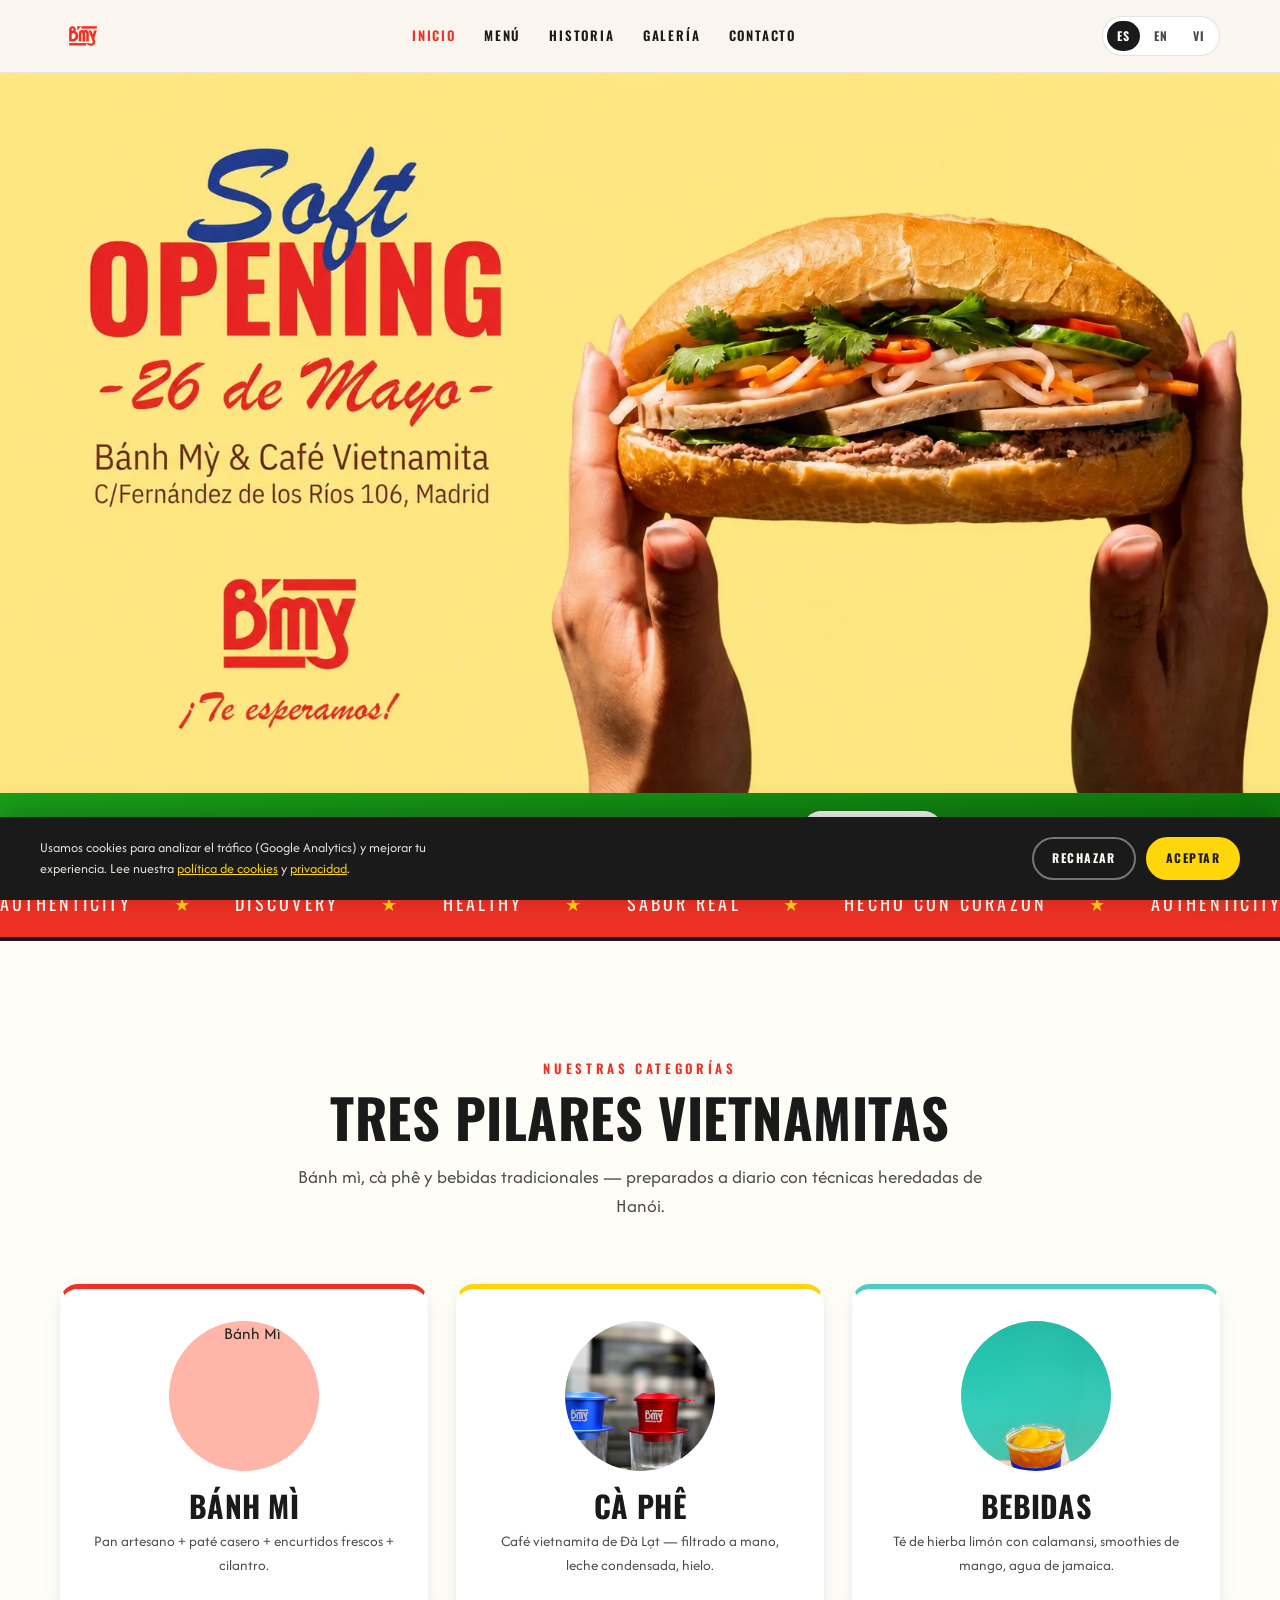
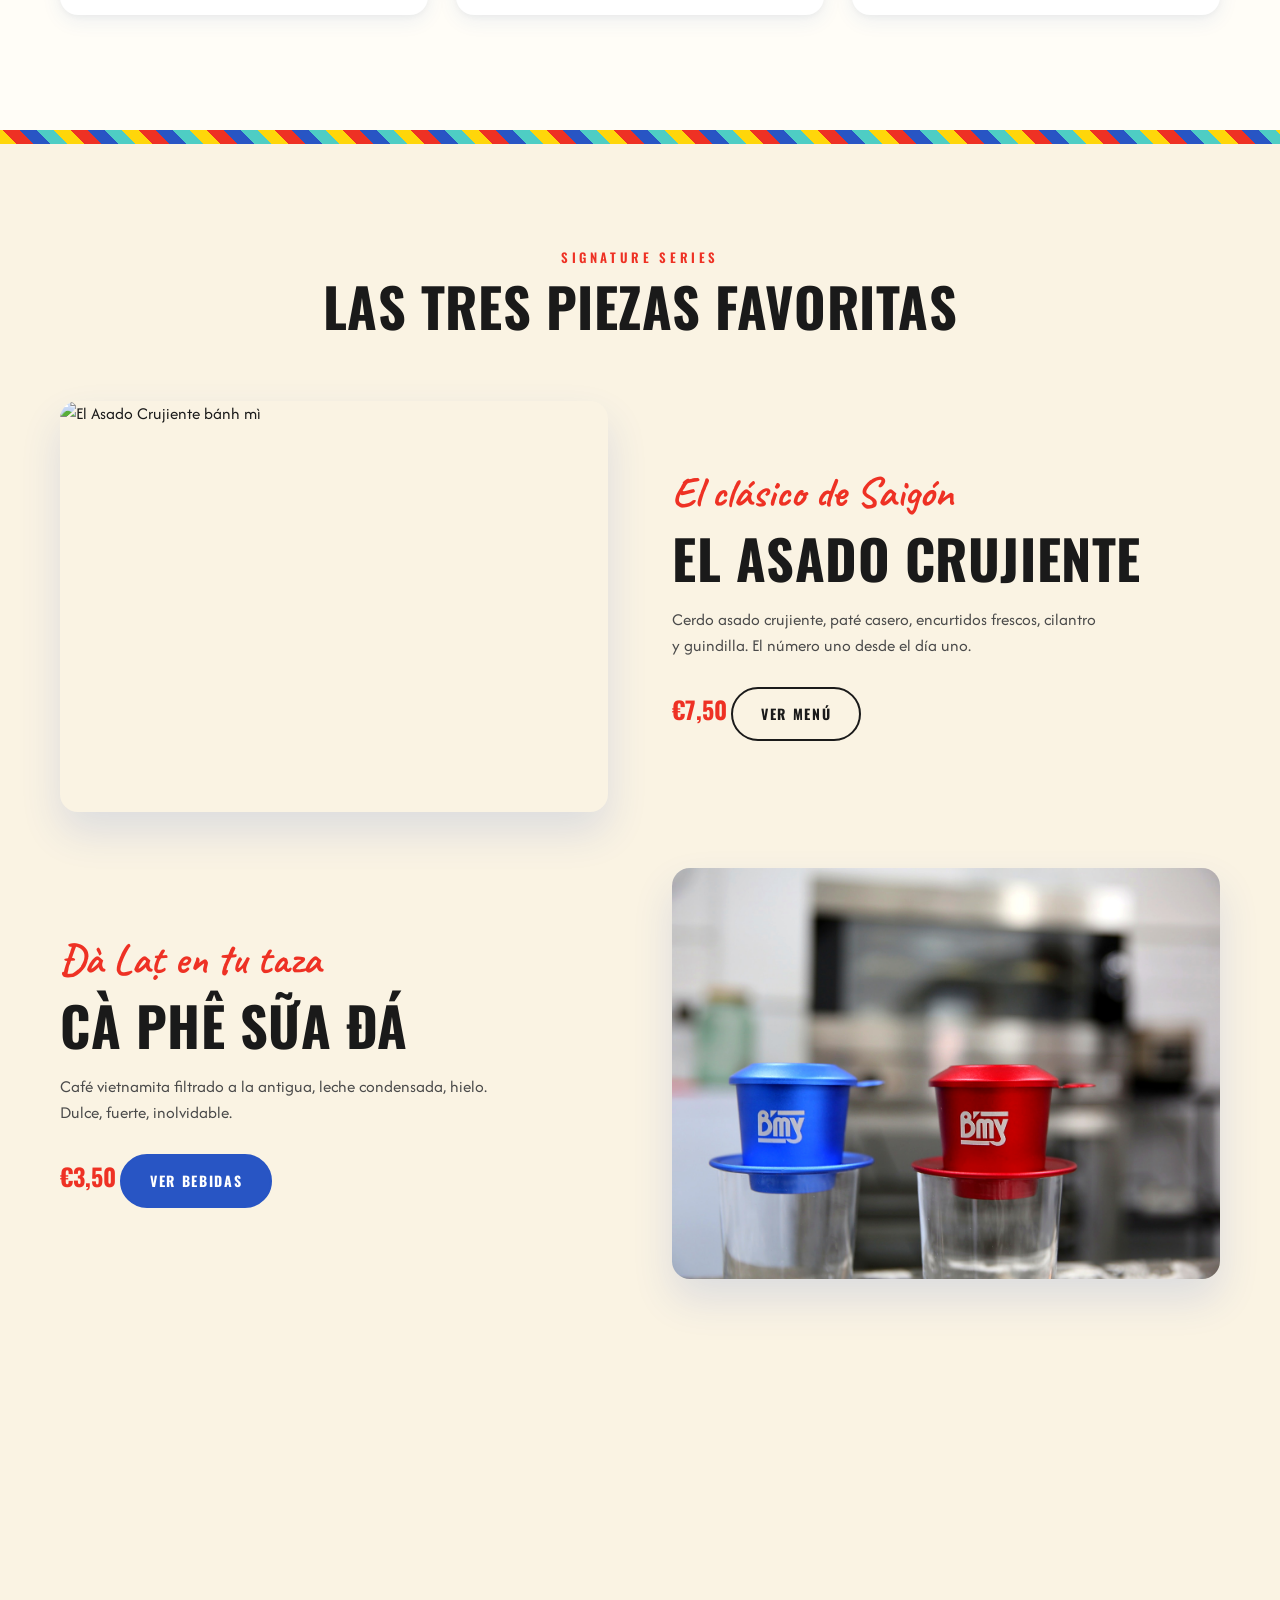
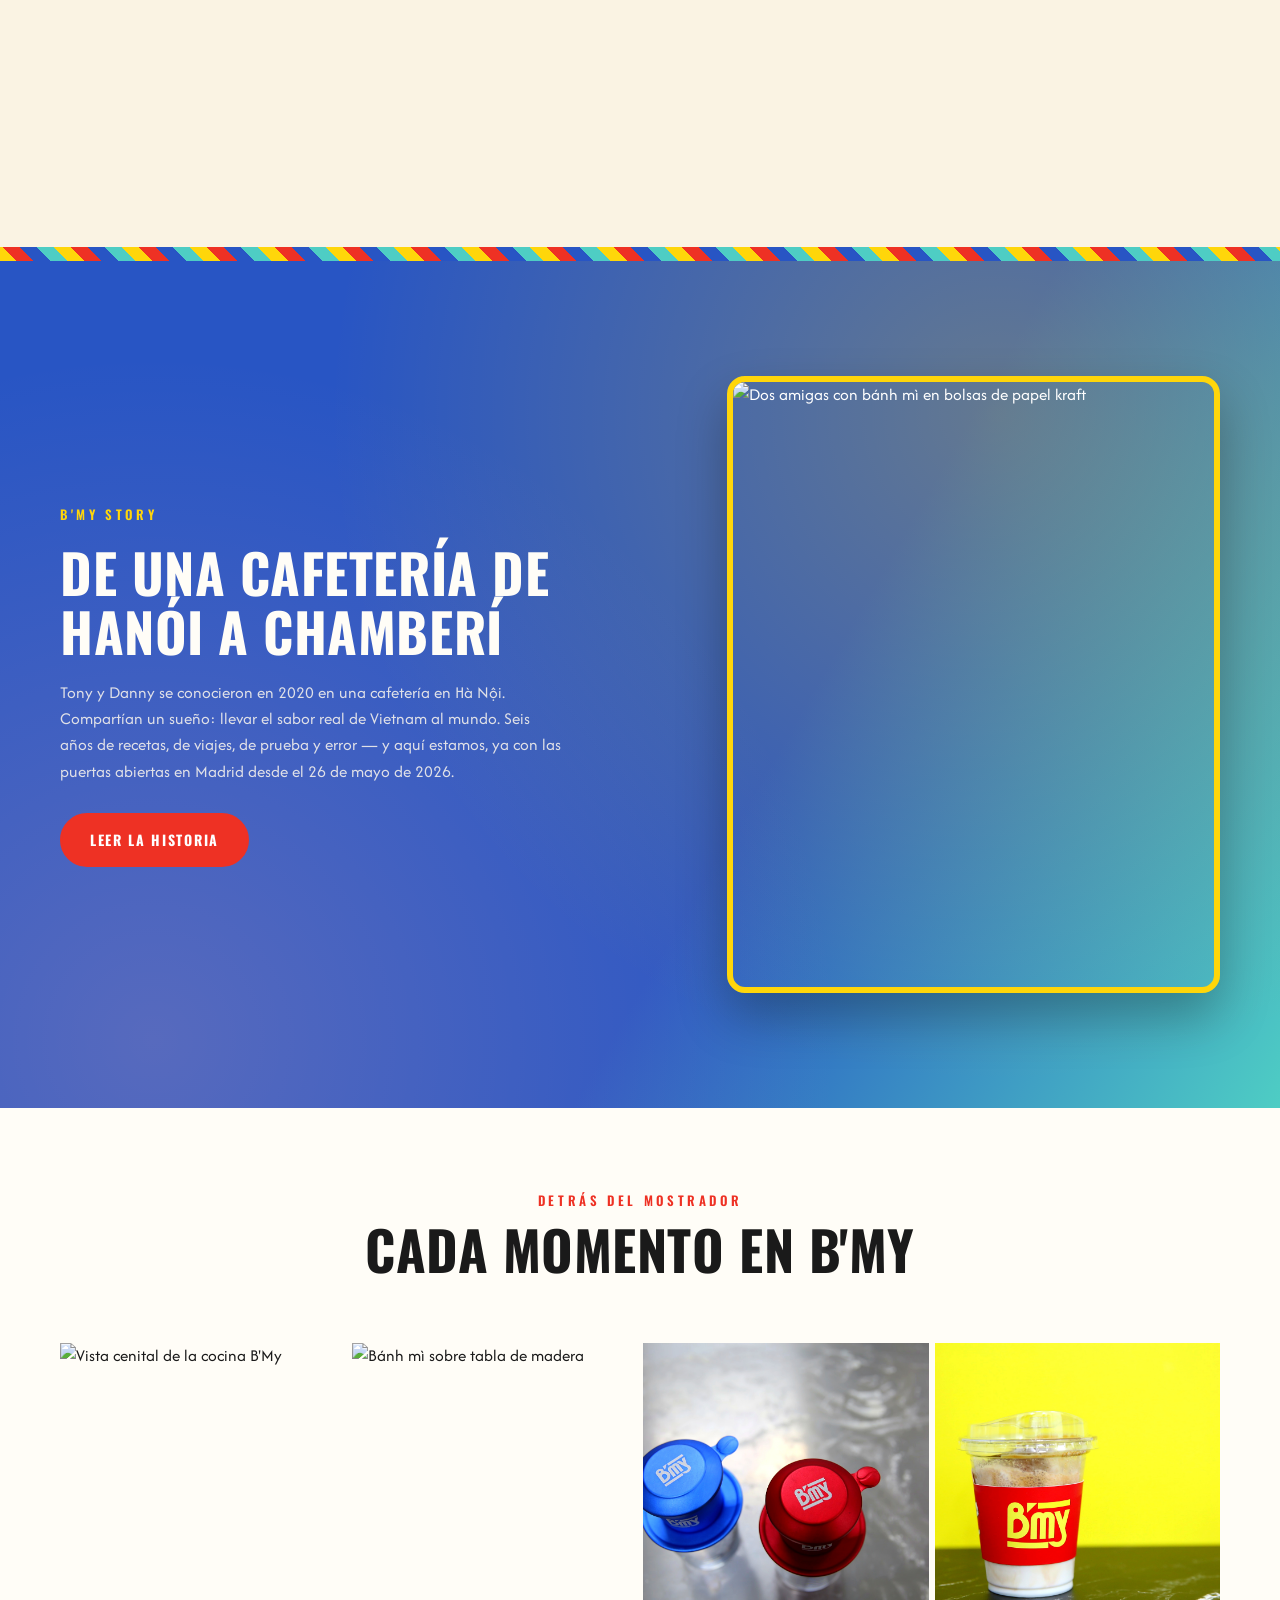
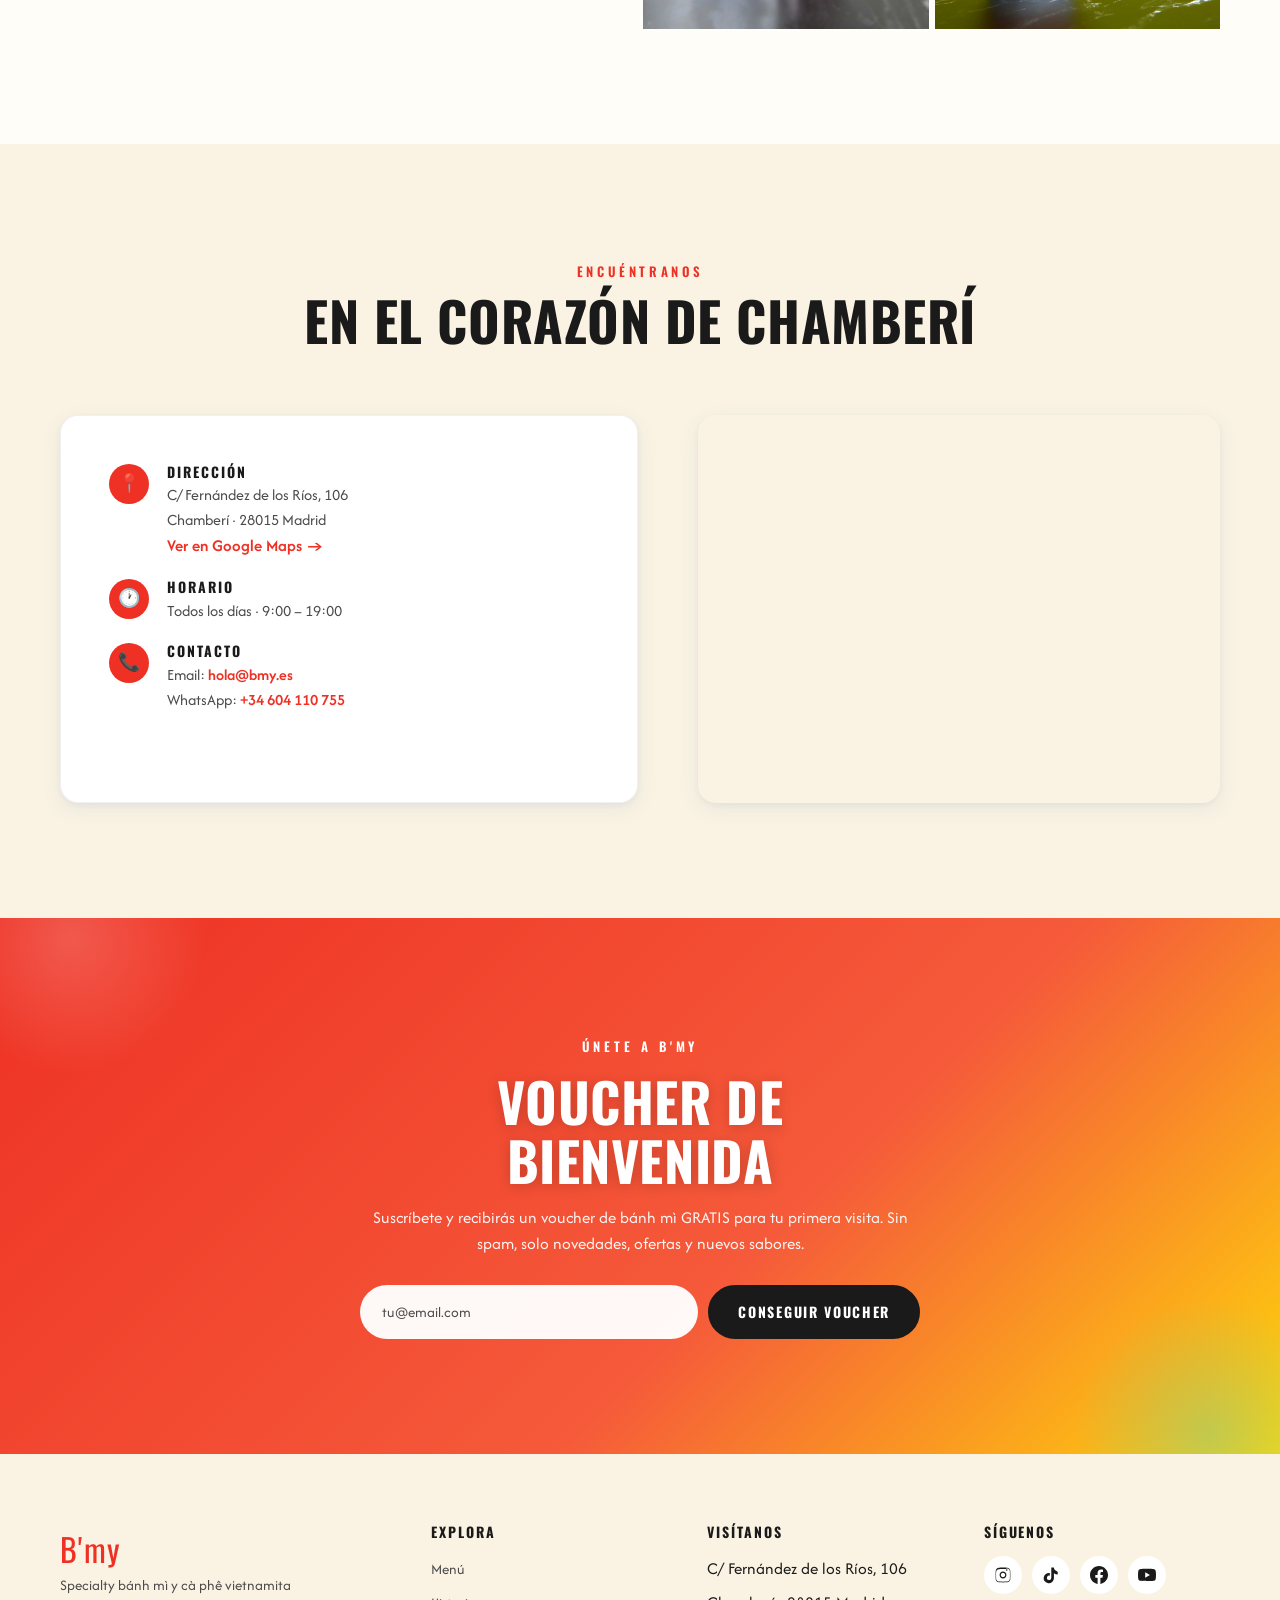
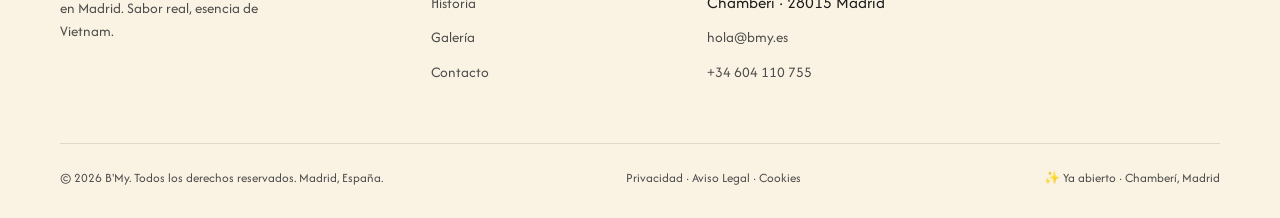
==== commit d51bd445: "feat: post-launch — bỏ countdown strip, thêm 'Open now' banner, đổi messaging sang 'ya abierto' trên" ====
--- a/index.html
+++ b/index.html
@@ -4,7 +4,7 @@
 <meta charset="UTF-8" />
 <meta name="viewport" content="width=device-width, initial-scale=1.0, viewport-fit=cover" />
 <meta name="theme-color" content="#ee3124" />
-<meta name="description" content="B'My — Specialty Bánh Mì & Cà Phê Vietnamita en el corazón de Chamberí, Madrid. Sabor real, esencia de Vietnam. Apertura 26 de mayo, 2026." />
+<meta name="description" content="B'My — Specialty Bánh Mì & Cà Phê Vietnamita en el corazón de Chamberí, Madrid. Sabor real, esencia de Vietnam. Ya abierto · Todos los días 9:00–19:00." />
 <title>B'My — Specialty Bánh Mì & Cà Phê · Madrid</title>
 
 <link rel="canonical" href="https://www.bmy.com.es/" />
@@ -12,7 +12,7 @@
 
 <!-- Open Graph -->
 <meta property="og:title" content="B'My — Specialty Bánh Mì & Cà Phê · Madrid" />
-<meta property="og:description" content="Sabor real, esencia de Vietnam. Apertura 26 de mayo, 2026 en Chamberí." />
+<meta property="og:description" content="Sabor real, esencia de Vietnam. Ya abierto en Chamberí, Madrid · Todos los días 9:00–19:00." />
 <meta property="og:type" content="website" />
 <meta property="og:url" content="https://www.bmy.com.es/" />
 <meta property="og:image" content="https://www.bmy.com.es/assets/photos/banhmi-hand-blue.jpg" />
@@ -20,7 +20,7 @@
 <!-- Twitter -->
 <meta name="twitter:card" content="summary_large_image" />
 <meta name="twitter:title" content="B'My — Specialty Bánh Mì & Cà Phê · Madrid" />
-<meta name="twitter:description" content="Apertura 26 de mayo, 2026 en Chamberí, Madrid." />
+<meta name="twitter:description" content="Ya abierto en Chamberí, Madrid · Todos los días 9:00–19:00." />
 <meta name="twitter:image" content="https://www.bmy.com.es/assets/photos/banhmi-hand-blue.jpg" />
 
 <link rel="preconnect" href="https://fonts.googleapis.com">
@@ -45,7 +45,7 @@
   "email": "hola@bmy.es",
   "priceRange": "€",
   "servesCuisine": ["Vietnamese", "Asian", "Street Food", "Sandwich", "Coffee"],
-  "description": "Specialty bánh mì y cà phê vietnamita en Madrid. Pan artesano, paté casero, cilantro fresco. Apertura 26 de mayo, 2026.",
+  "description": "Specialty bánh mì y cà phê vietnamita en Madrid. Pan artesano, paté casero, cilantro fresco. Ya abierto · Todos los días 9:00–19:00.",
   "address": {
     "@type": "PostalAddress",
     "streetAddress": "C/ Fernández de los Ríos, 106",
@@ -112,25 +112,21 @@
 </nav>
 
 <!-- ===== HERO CAROUSEL ===== -->
-<section class="page-hero has-image" id="hero" aria-label="B'My — Soft Opening 26 de Mayo">
+<section class="page-hero has-image" id="hero" aria-label="B'My — Ya abierto en Chamberí">
   <picture>
     <source srcset="assets/photos/hero.webp" type="image/webp">
-    <img class="banner" src="assets/photos/hero.png" width="1672" height="941" fetchpriority="high" alt="B'My Soft Opening 26 de Mayo — Bánh Mỳ & Café Vietnamita · C/ Fernández de los Ríos 106, Madrid" />
+    <img class="banner" src="assets/photos/hero.png" width="1672" height="941" fetchpriority="high" alt="B'My — Ya abierto · Bánh Mỳ & Café Vietnamita · C/ Fernández de los Ríos 106, Madrid" />
   </picture>
 </section>
 
-<!-- ===== COUNTDOWN STRIP ===== -->
-<section class="countdown-strip" id="countdownStrip">
-  <div class="container inner">
-    <span class="label" data-es="Cuenta atrás · Apertura oficial" data-en="Countdown · Official opening" data-vi="Đếm ngược · Khai trương">Cuenta atrás · Apertura oficial</span>
-    <div class="cd" id="countdown">
-      <div class="cd-item"><div class="num" id="cd-days">0</div><div class="u" data-es="días" data-en="days" data-vi="ngày">días</div></div>
-      <div class="cd-item"><div class="num" id="cd-hours">0</div><div class="u" data-es="horas" data-en="hours" data-vi="giờ">horas</div></div>
-      <div class="cd-item"><div class="num" id="cd-mins">0</div><div class="u" data-es="min" data-en="min" data-vi="phút">min</div></div>
-      <div class="cd-item"><div class="num" id="cd-secs">0</div><div class="u" data-es="seg" data-en="sec" data-vi="giây">seg</div></div>
-    </div>
-    <span class="label" style="color:#fff;">26 · 05 · 2026 · 11:00h · Madrid</span>
-  </div>
+<!-- ===== OPEN-NOW STRIP ===== -->
+<section class="countdown-strip" id="countdownStrip" style="background:linear-gradient(90deg,#1aa11a 0%,#0d7c0d 100%);padding:18px 0">
+  <div class="container inner" style="display:flex;align-items:center;justify-content:center;gap:18px;flex-wrap:wrap;color:#fff;text-align:center">
+    <span style="display:inline-flex;align-items:center;gap:10px;font-family:'Oswald',sans-serif;font-weight:700;text-transform:uppercase;letter-spacing:.1em;font-size:15px"><span style="width:10px;height:10px;background:#fff;border-radius:50%;animation:bmyPulse 1.6s infinite"></span><span data-es="Abierto ahora" data-en="Open now" data-vi="Đang mở cửa">Abierto ahora</span></span>
+    <span style="font-family:'Afacad',sans-serif;font-weight:500;font-size:15px" data-es="Todos los días · 9:00 – 19:00 · Chamberí, Madrid" data-en="Every day · 9:00 – 19:00 · Chamberí, Madrid" data-vi="Mỗi ngày · 9:00 – 19:00 · Chamberí, Madrid">Todos los días · 9:00 – 19:00 · Chamberí, Madrid</span>
+    <a href="https://maps.google.com/?q=C/+Fernandez+de+los+Rios+106,+28015+Madrid" target="_blank" rel="noopener" style="background:#fff;color:#0d7c0d;font-family:'Oswald',sans-serif;font-weight:700;text-transform:uppercase;letter-spacing:.08em;font-size:13px;padding:9px 16px;border-radius:999px;text-decoration:none" data-es="📍 Cómo llegar" data-en="📍 Directions" data-vi="📍 Chỉ đường">📍 Cómo llegar</a>
+  </div>
+  <style>@keyframes bmyPulse{0%,100%{opacity:1}50%{opacity:.35}}</style>
 </section>
 
 <!-- ===== MARQUEE VALUES ===== -->
@@ -224,7 +220,7 @@
       <div class="story-body reveal">
         <span class="eyebrow">B'My story</span>
         <h2 data-es="De una cafetería de Hanói a Chamberí" data-en="From a Hanoi coffee shop to Chamberí" data-vi="Từ quán cà phê Hà Nội đến Chamberí">De una cafetería de Hanói a Chamberí</h2>
-        <p data-es="Tony y Danny se conocieron en 2020 en una cafetería en Hà Nội. Compartían un sueño: llevar el sabor real de Vietnam al mundo. Seis años de recetas, de viajes, de prueba y error — y aquí estamos, abriendo las puertas en Madrid el 26 de mayo de 2026." data-en="Tony and Danny met in 2020 in a coffee shop in Hà Nội. They shared one dream: bring the real flavor of Vietnam to the world. Six years of recipes, travel, trial and error — and here we are, opening doors in Madrid on May 26, 2026." data-vi="Tony và Danny gặp nhau năm 2020 tại quán cà phê Hà Nội. Họ chia sẻ một giấc mơ: mang hương vị Việt thật đến với thế giới. Sáu năm công thức, chuyến đi, thử và sai — và đây chúng tôi, mở cửa tại Madrid ngày 26/5/2026.">Tony y Danny se conocieron en 2020 en una cafetería en Hà Nội. Compartían un sueño: llevar el sabor real de Vietnam al mundo. Seis años de recetas, de viajes, de prueba y error — y aquí estamos, abriendo las puertas en Madrid el 26 de mayo de 2026.</p>
+        <p data-es="Tony y Danny se conocieron en 2020 en una cafetería en Hà Nội. Compartían un sueño: llevar el sabor real de Vietnam al mundo. Seis años de recetas, de viajes, de prueba y error — y aquí estamos, ya con las puertas abiertas en Madrid desde el 26 de mayo de 2026." data-en="Tony and Danny met in 2020 in a coffee shop in Hà Nội. They shared one dream: bring the real flavor of Vietnam to the world. Six years of recipes, travel, trial and error — and here we are, with our doors open in Madrid since May 26, 2026." data-vi="Tony và Danny gặp nhau năm 2020 tại quán cà phê Hà Nội. Họ chia sẻ một giấc mơ: mang hương vị Việt thật đến với thế giới. Sáu năm công thức, chuyến đi, thử và sai — và đây chúng tôi, đã mở cửa tại Madrid từ ngày 26/5/2026.">Tony y Danny se conocieron en 2020 en una cafetería en Hà Nội. Compartían un sueño: llevar el sabor real de Vietnam al mundo. Seis años de recetas, de viajes, de prueba y error — y aquí estamos, ya con las puertas abiertas en Madrid desde el 26 de mayo de 2026.</p>
         <a class="btn btn-primary" href="story.html" style="margin-top:14px;" data-es="Leer la historia" data-en="Read the story" data-vi="Đọc câu chuyện">Leer la historia</a>
       </div>
       <div class="story-img reveal">
@@ -295,8 +291,8 @@
 <section class="newsletter">
   <div class="container inner">
     <span class="eyebrow" data-es="Únete a B'My" data-en="Join B'My" data-vi="Tham gia B'My">Únete a B'My</span>
-    <h2 data-es="Sé el primero en probarlo" data-en="Be the first to taste it" data-vi="Hãy là người đầu tiên">Sé el primero en probarlo</h2>
-    <p data-es="Suscríbete y recibirás el voucher para un bánh mì GRATIS el día de apertura. Solo 100 disponibles." data-en="Subscribe to receive a voucher for a FREE bánh mì on opening day. Only 100 available." data-vi="Đăng ký nhận voucher bánh mì MIỄN PHÍ ngày khai trương. Chỉ 100 voucher.">Suscríbete y recibirás el voucher para un bánh mì GRATIS el día de apertura. Solo 100 disponibles.</p>
+    <h2 data-es="Voucher de bienvenida" data-en="Welcome voucher" data-vi="Voucher chào mừng">Voucher de bienvenida</h2>
+    <p data-es="Suscríbete y recibirás un voucher de bánh mì GRATIS para tu primera visita. Sin spam, solo novedades, ofertas y nuevos sabores." data-en="Subscribe and get a FREE bánh mì voucher for your first visit. No spam — just news, offers and new flavours." data-vi="Đăng ký nhận voucher bánh mì MIỄN PHÍ cho lần ghé đầu tiên. Không spam — chỉ tin mới, ưu đãi và món mới.">Suscríbete y recibirás un voucher de bánh mì GRATIS para tu primera visita. Sin spam, solo novedades, ofertas y nuevos sabores.</p>
     <form id="newsletterForm" onsubmit="event.preventDefault();">
       <input type="email" required placeholder="tu@email.com" aria-label="Email" />
       <button class="btn btn-primary" type="submit" data-es="Conseguir voucher" data-en="Get voucher" data-vi="Nhận voucher">Conseguir voucher</button>
@@ -351,7 +347,7 @@
     <div class="footer-bottom">
       <span>© 2026 B'My. <span data-es="Todos los derechos reservados." data-en="All rights reserved." data-vi="Mọi quyền được bảo lưu.">Todos los derechos reservados.</span> Madrid, España.</span>
       <span><a href="privacy.html">Privacidad</a> · <a href="legal.html">Aviso Legal</a> · <a href="cookies.html">Cookies</a></span>
-      <span>★ Apertura 26 · 05 · 2026 ★</span>
+      <span data-es="✨ Ya abierto · Chamberí, Madrid" data-en="✨ Now open · Chamberí, Madrid" data-vi="✨ Đã khai trương · Chamberí, Madrid">✨ Ya abierto · Chamberí, Madrid</span>
     </div>
   </div>
 </footer>
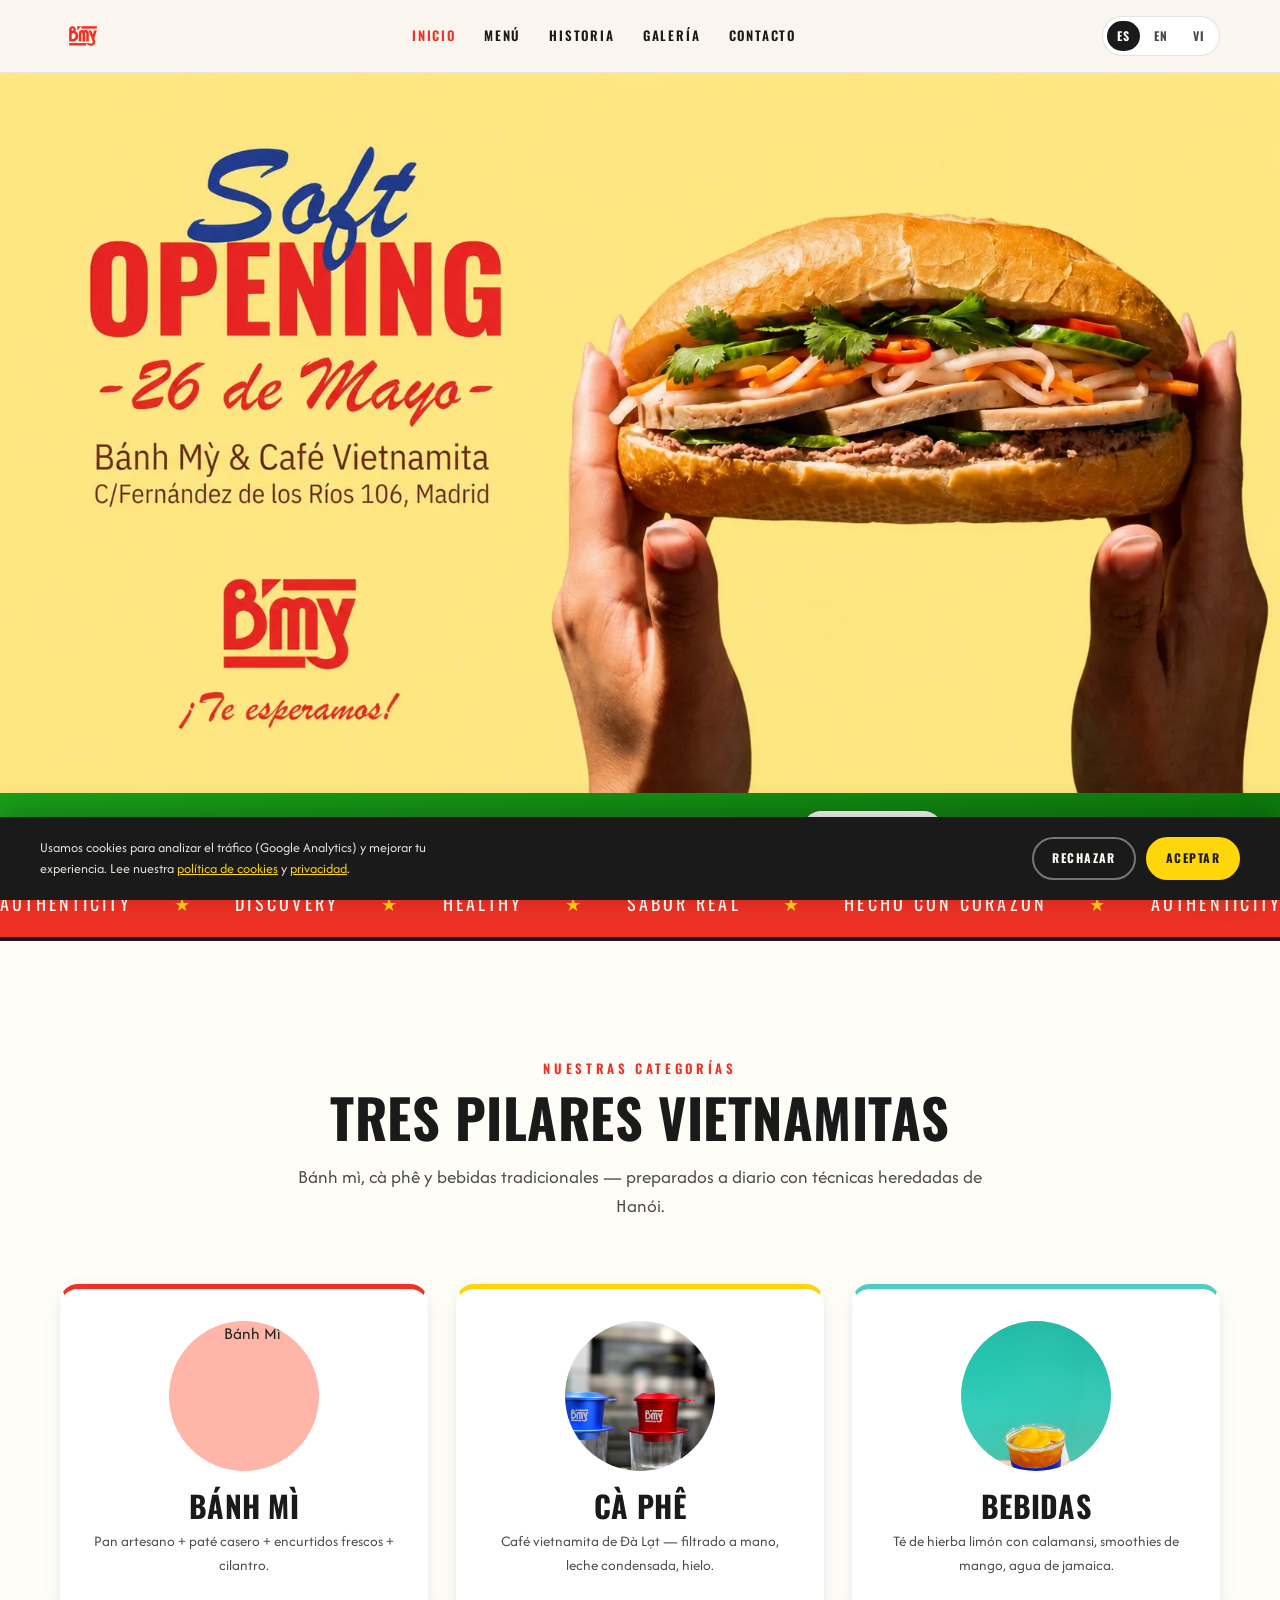
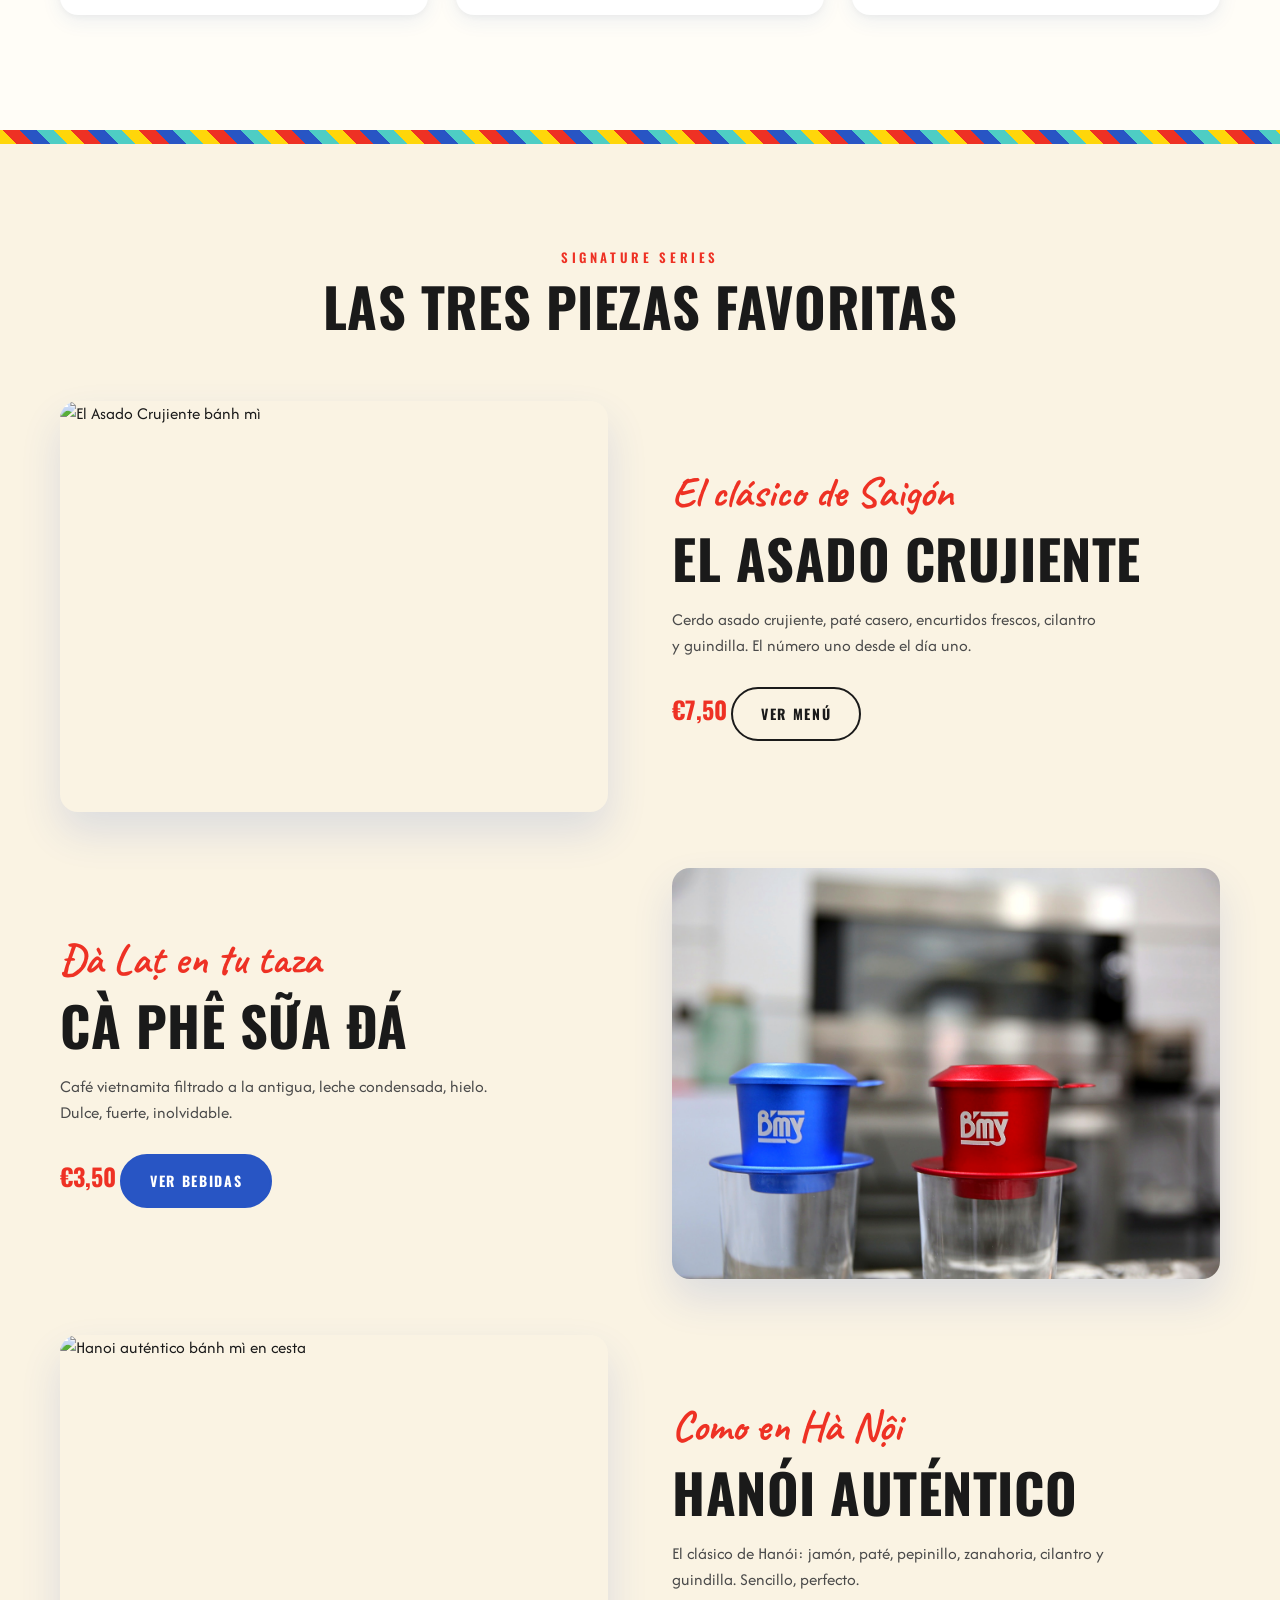
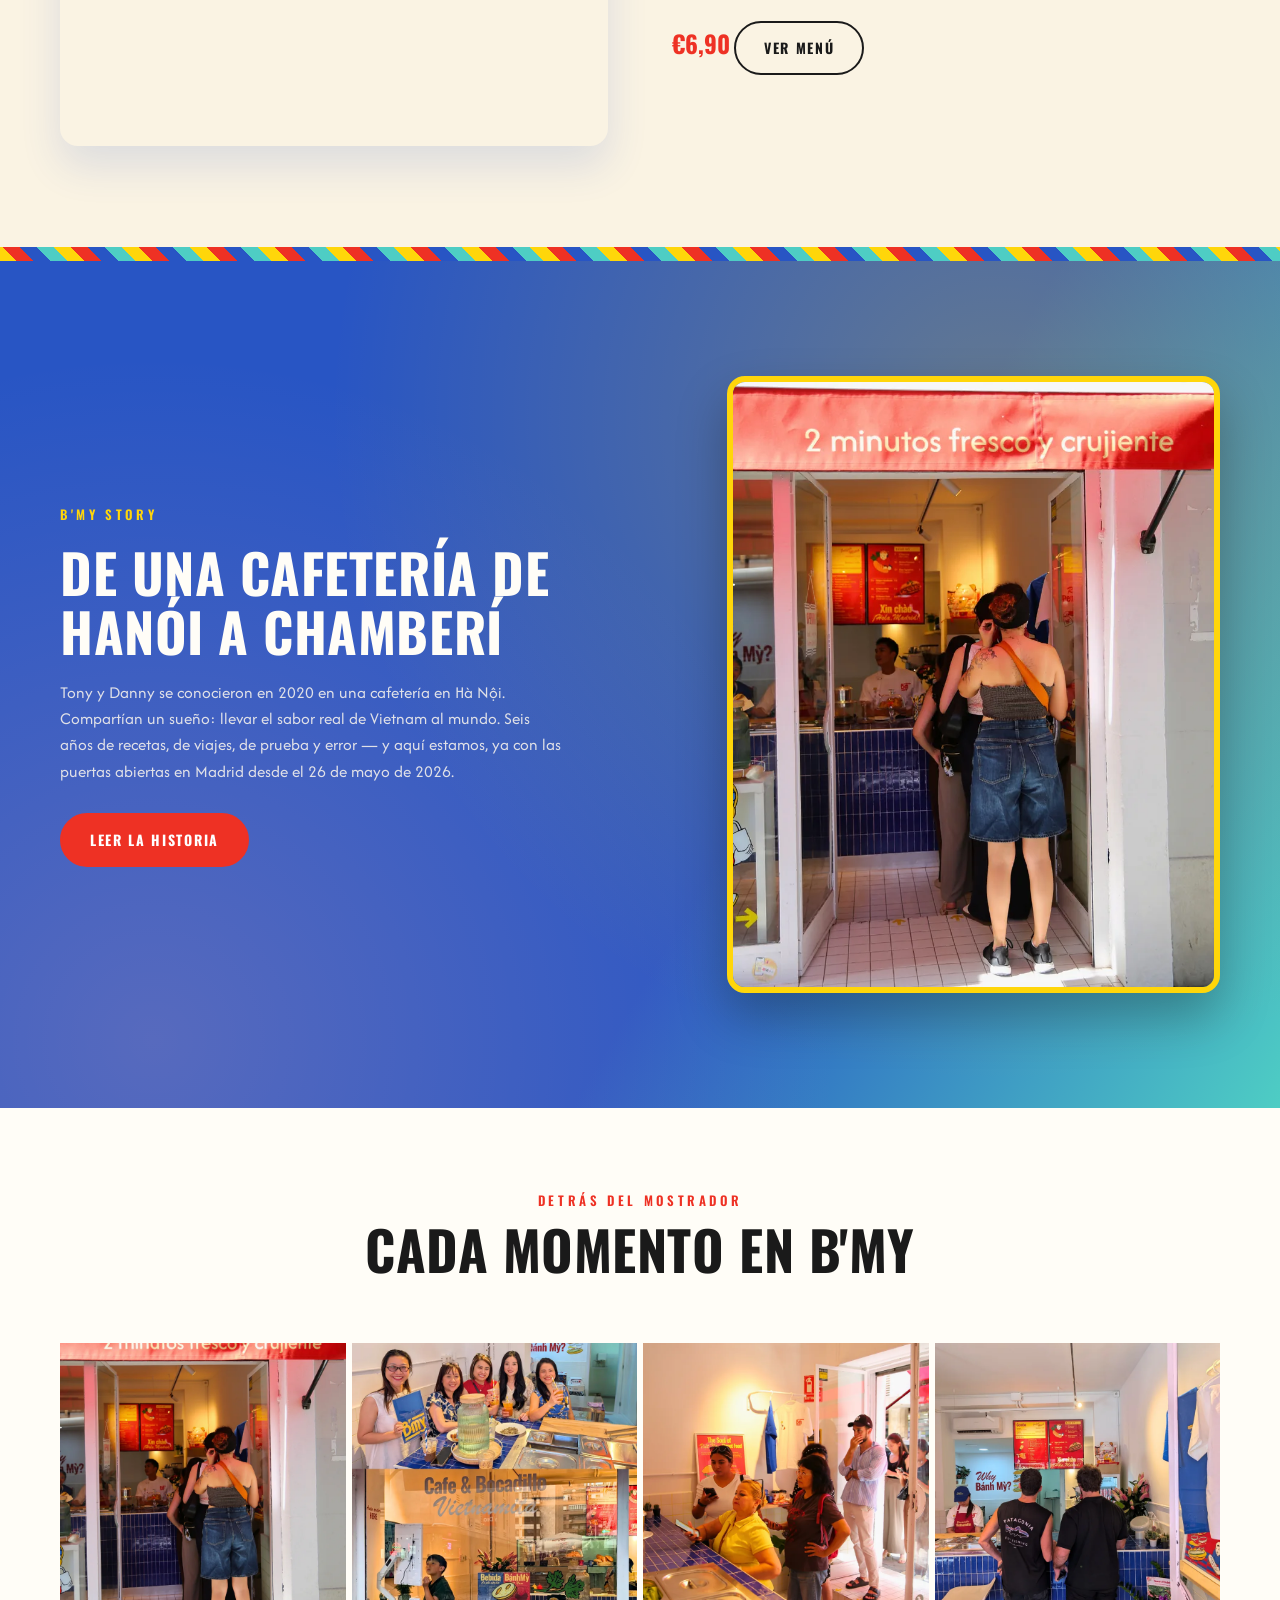
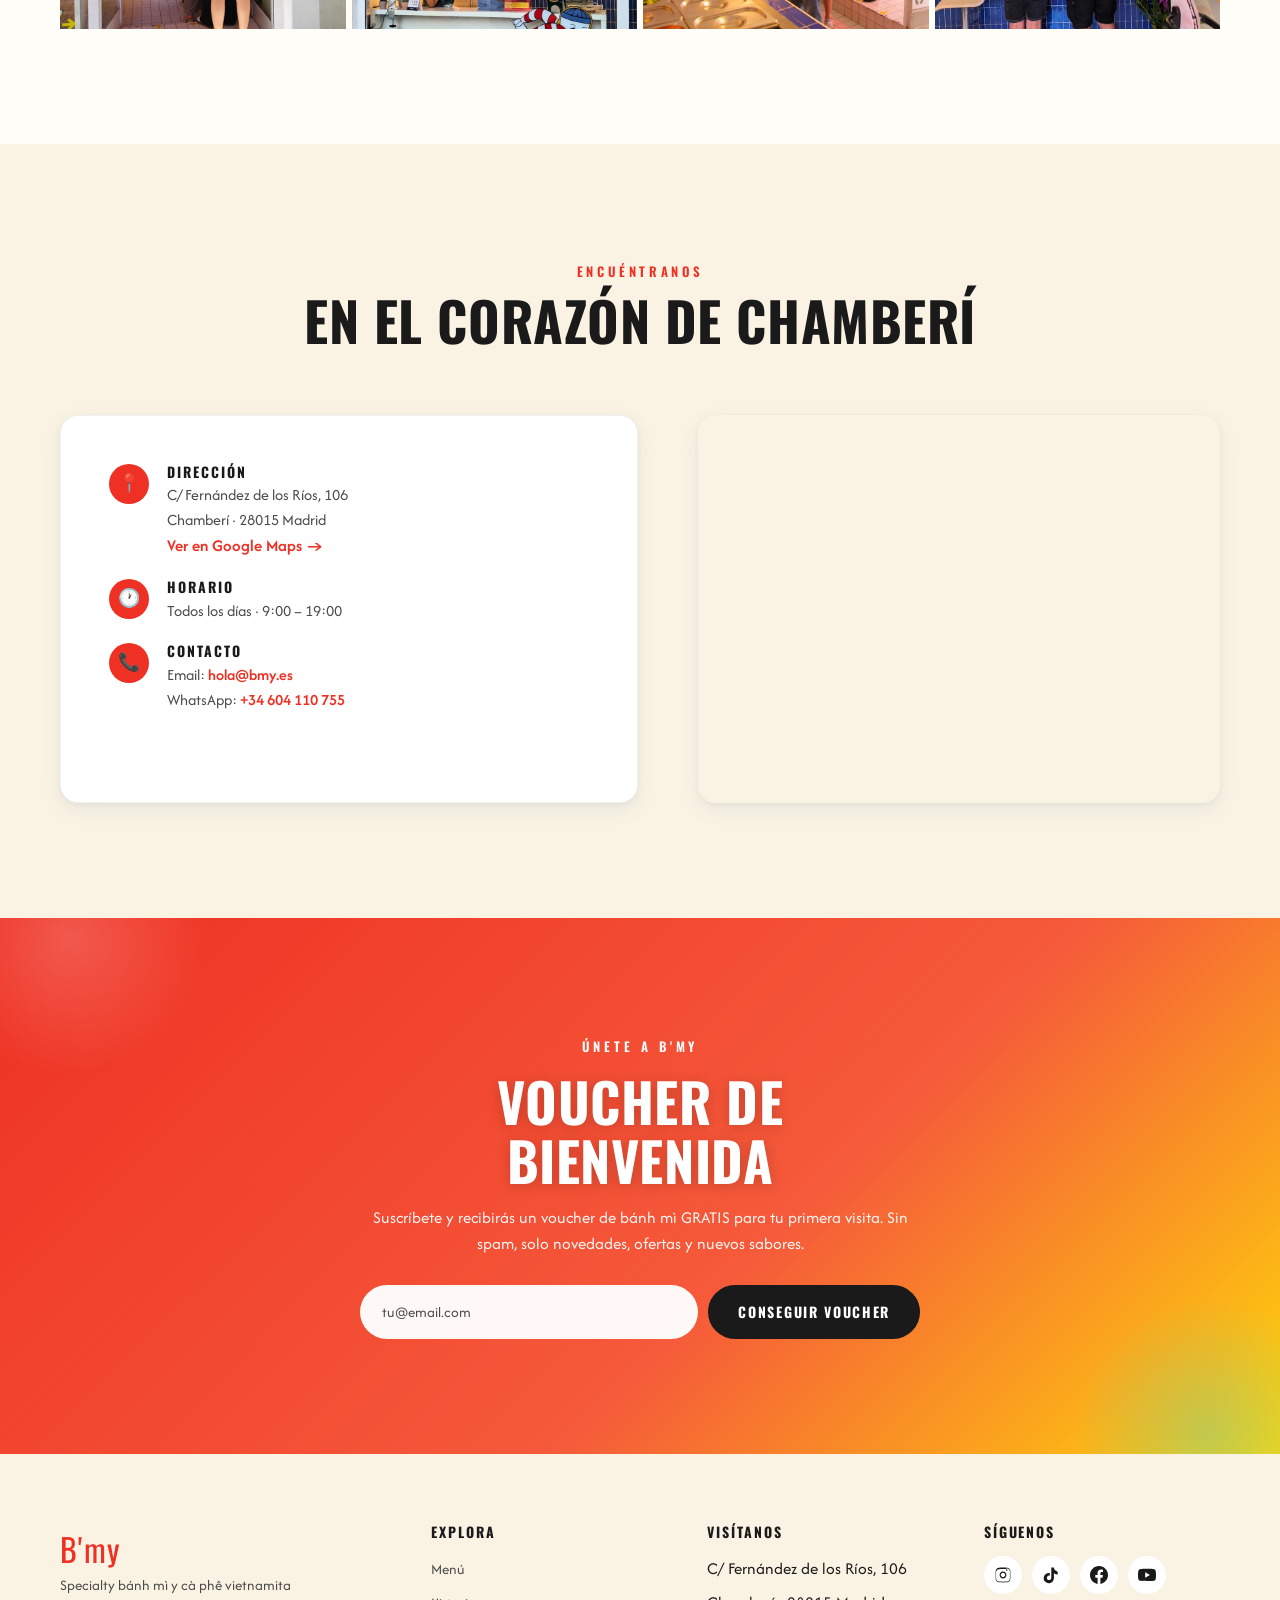
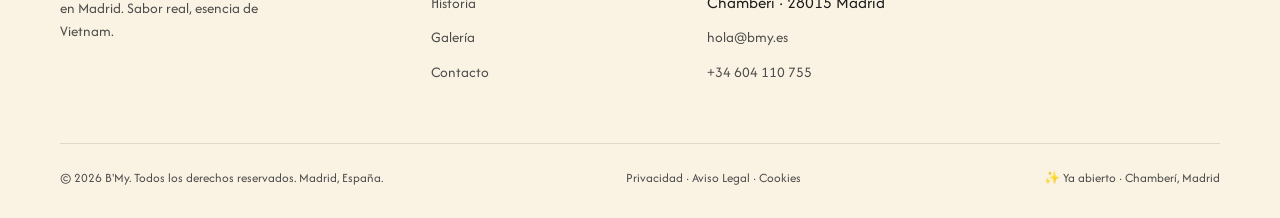
==== commit 8ebdb3dd: "feat: ảnh khai trương 26/5 — 9 ảnh carrusel apertura + update gallery + story-band hero" ====
--- a/index.html
+++ b/index.html
@@ -224,7 +224,10 @@
         <a class="btn btn-primary" href="story.html" style="margin-top:14px;" data-es="Leer la historia" data-en="Read the story" data-vi="Đọc câu chuyện">Leer la historia</a>
       </div>
       <div class="story-img reveal">
-        <img src="assets/photos/staff-oven-cap.jpg" alt="Dos amigas con bánh mì en bolsas de papel kraft" />
+        <picture>
+          <source srcset="assets/photos/bmy-apertura-portada.webp" type="image/webp">
+          <img src="assets/photos/bmy-apertura-portada.jpg" alt="Apertura B'My — 2 minutos fresco y crujiente · Chamberí Madrid" />
+        </picture>
       </div>
     </div>
   </div>
@@ -238,10 +241,10 @@
       <h2 data-es="Cada momento en B'My" data-en="Every moment at B'My" data-vi="Mỗi khoảnh khắc tại B'My">Cada momento en B'My</h2>
     </div>
     <div class="gallery-grid">
-      <a href="gallery.html"><img src="assets/photos/pate-prep-blueyellow.jpg" alt="Vista cenital de la cocina B'My" loading="lazy"></a>
-      <a href="gallery.html"><img src="assets/photos/pork-cilantro-board.jpg" alt="Bánh mì sobre tabla de madera" loading="lazy"></a>
-      <a href="gallery.html"><img src="assets/photos/brand-caps-redblue.jpg" alt="Fachada B'My en Madrid" loading="lazy"></a>
-      <a href="gallery.html"><img src="assets/photos/drink-hand-yellow.jpg" alt="Packaging B'My" loading="lazy"></a>
+      <a href="gallery.html"><picture><source srcset="assets/photos/bmy-apertura-portada.webp" type="image/webp"><img src="assets/photos/bmy-apertura-portada.jpg" alt="B'My apertura — 2 minutos fresco y crujiente" loading="lazy"></picture></a>
+      <a href="gallery.html"><picture><source srcset="assets/photos/bmy-apertura-5.webp" type="image/webp"><img src="assets/photos/bmy-apertura-5.jpg" alt="Familia B'My en la apertura · Chamberí, Madrid" loading="lazy"></picture></a>
+      <a href="gallery.html"><picture><source srcset="assets/photos/bmy-apertura-7.webp" type="image/webp"><img src="assets/photos/bmy-apertura-7.jpg" alt="Bánh mì recién hecho en B'My" loading="lazy"></picture></a>
+      <a href="gallery.html"><picture><source srcset="assets/photos/bmy-apertura-9.webp" type="image/webp"><img src="assets/photos/bmy-apertura-9.jpg" alt="Día de apertura B'My · Madrid 26 de mayo" loading="lazy"></picture></a>
     </div>
   </div>
 </section>
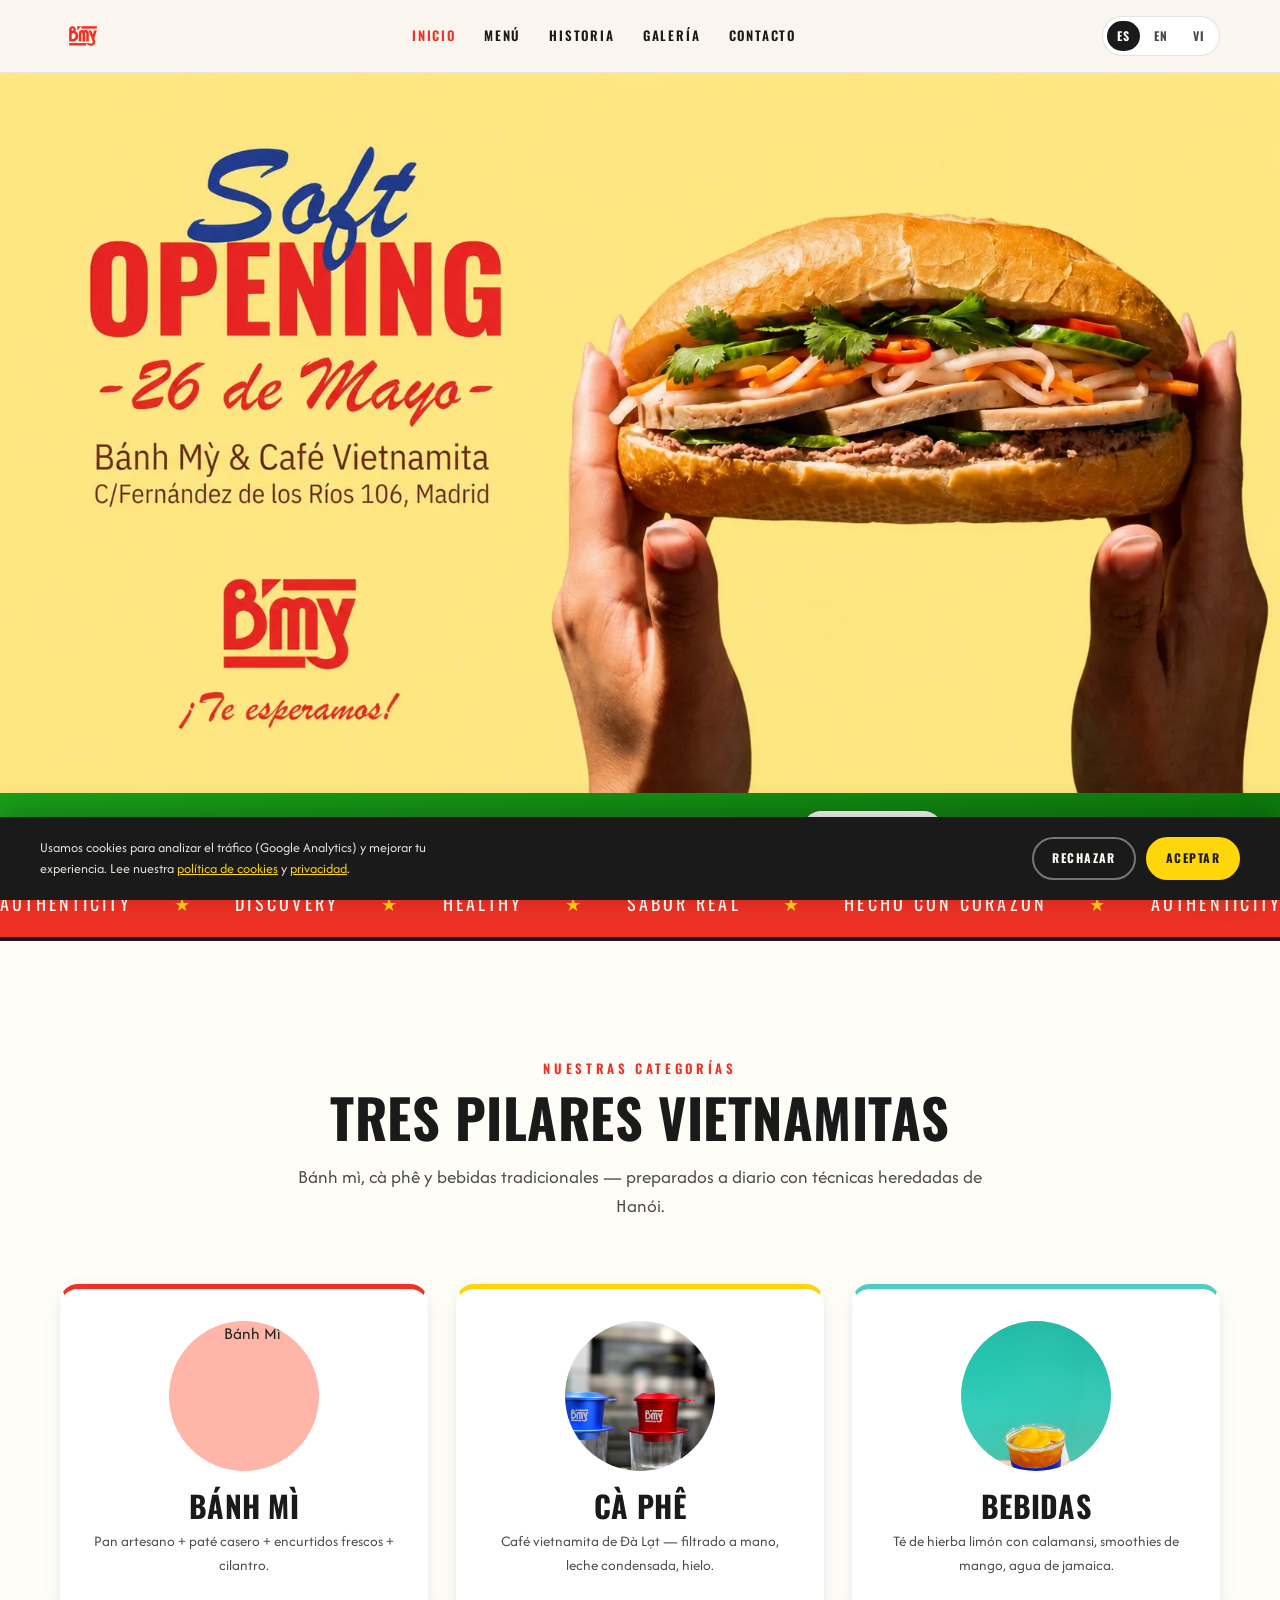
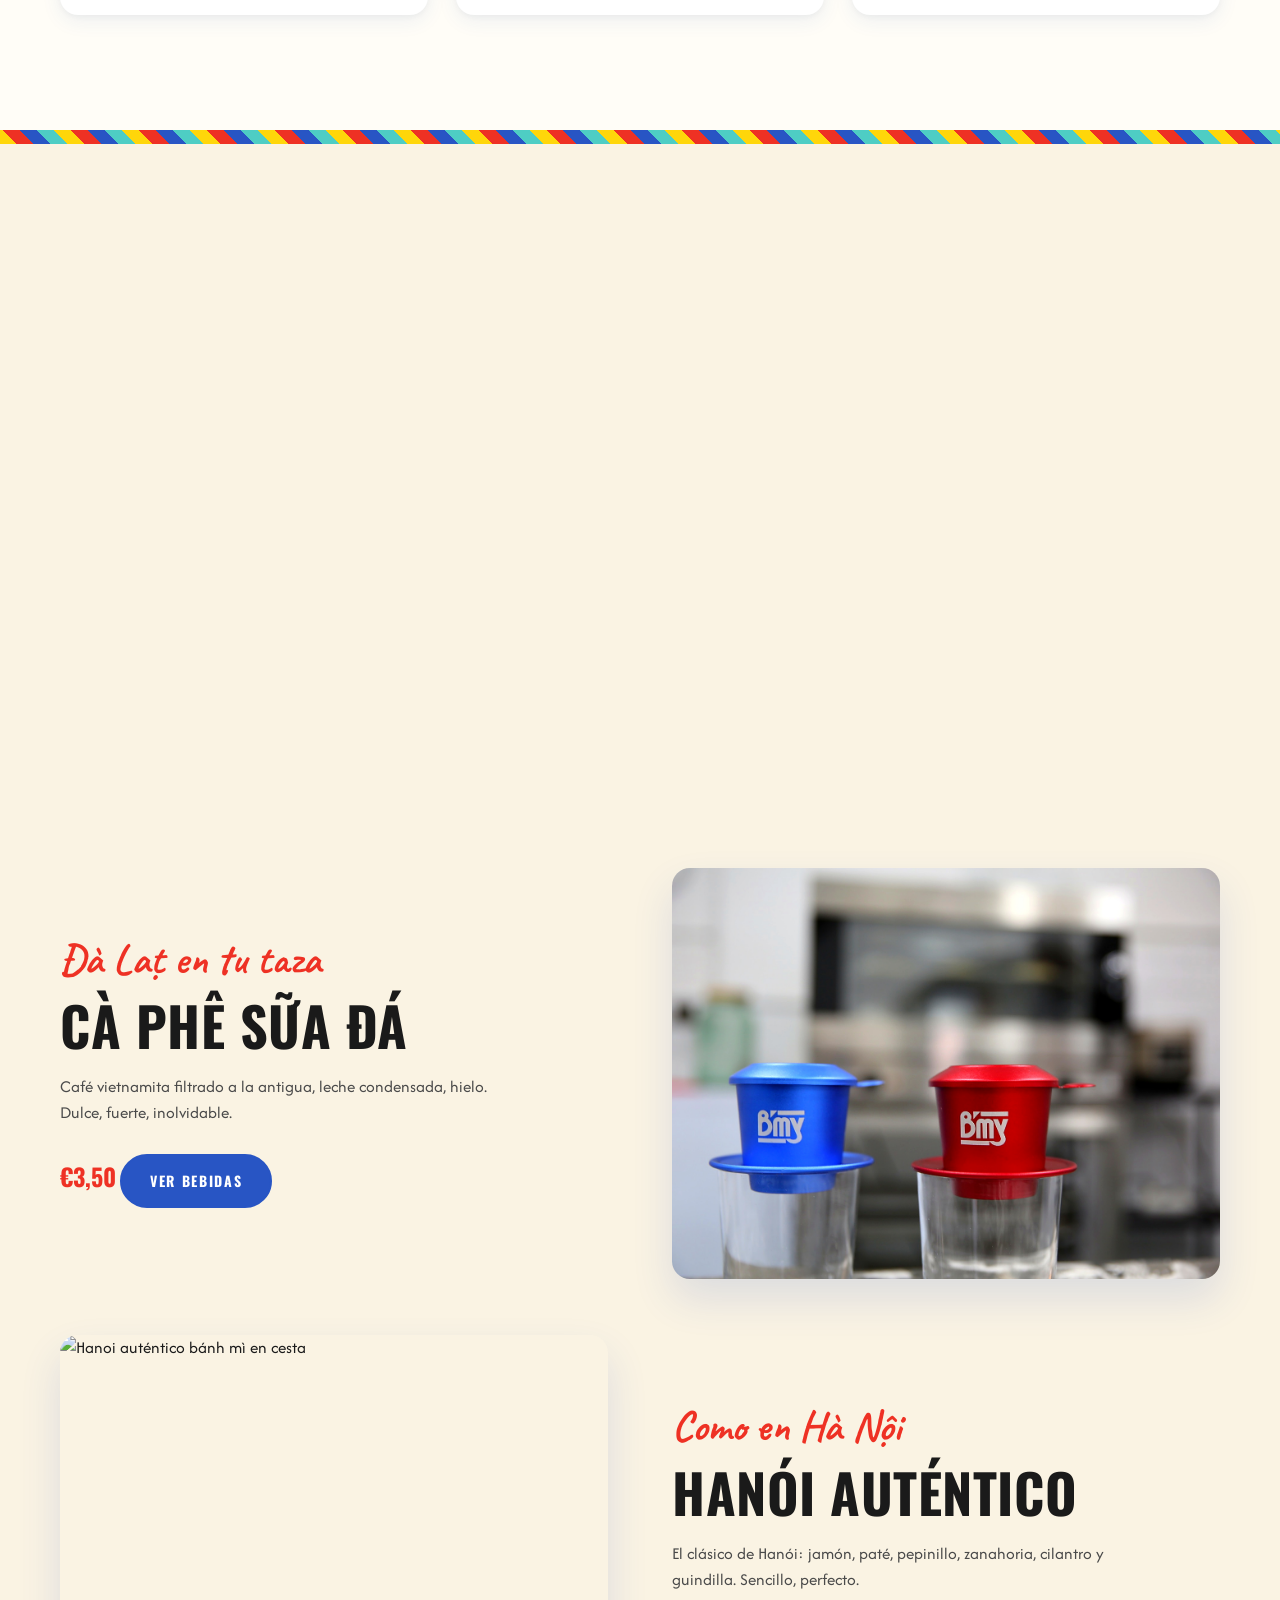
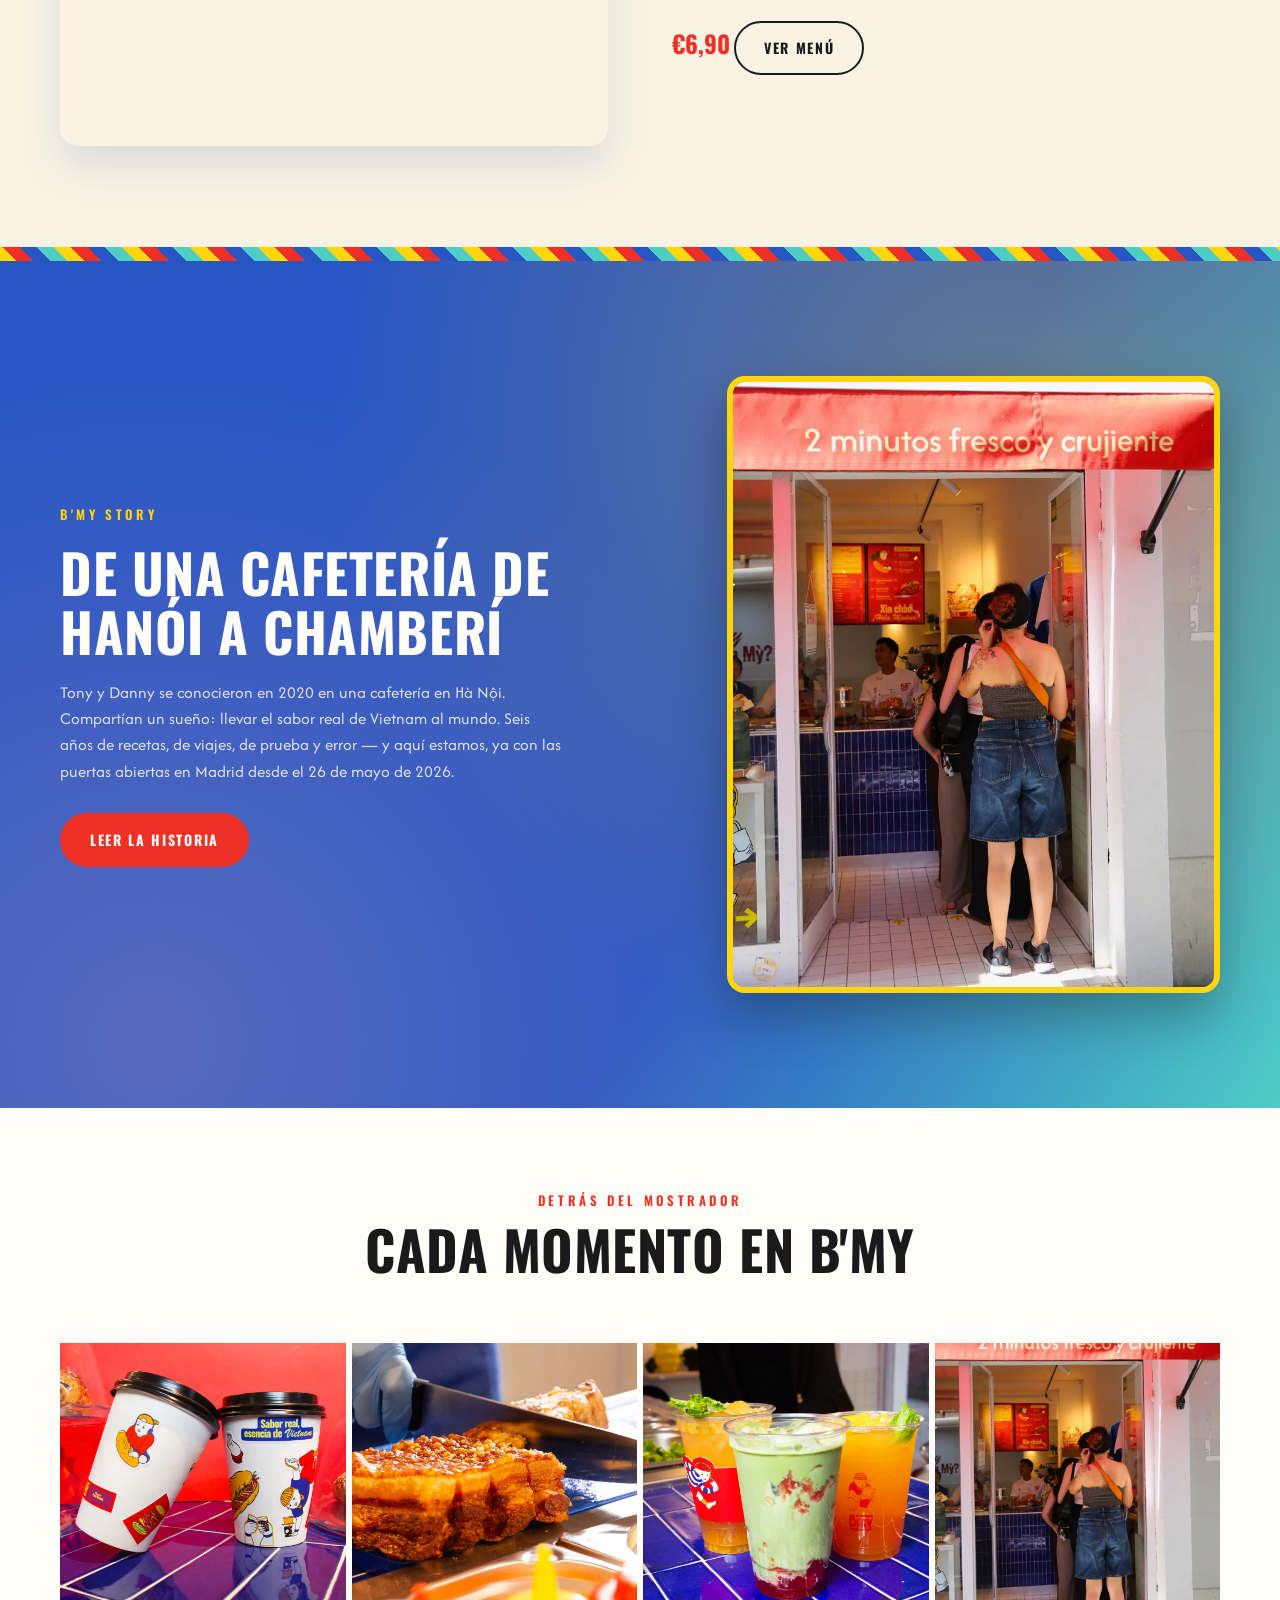
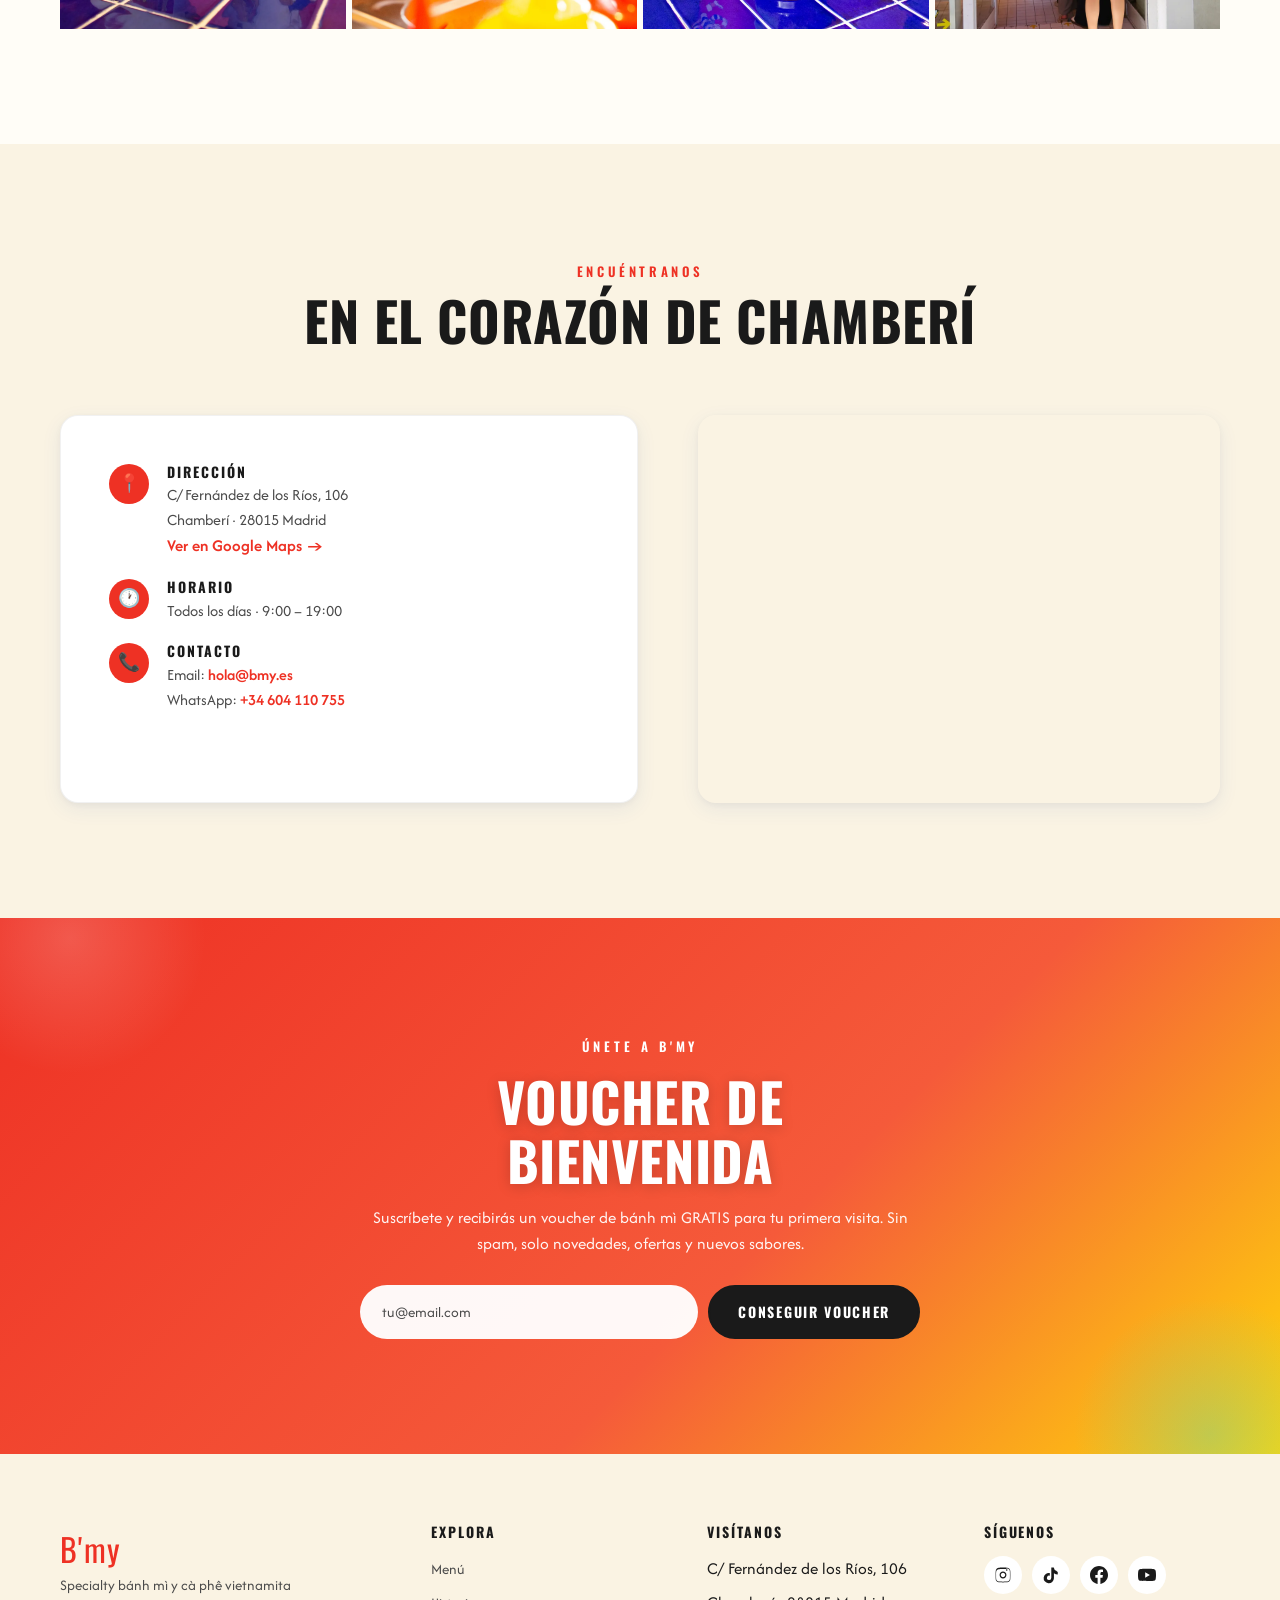
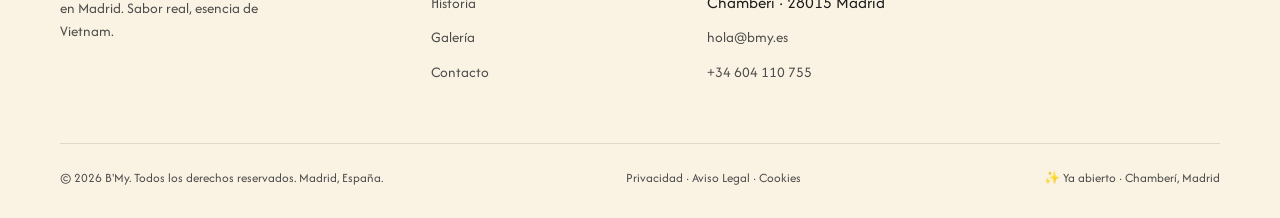
==== commit 95cdfba4: "feat: ảnh khai trương 26/5 — 9 ảnh carrusel apertura + update gallery + story-band hero" ====
--- a/index.html
+++ b/index.html
@@ -241,10 +241,10 @@
       <h2 data-es="Cada momento en B'My" data-en="Every moment at B'My" data-vi="Mỗi khoảnh khắc tại B'My">Cada momento en B'My</h2>
     </div>
     <div class="gallery-grid">
-      <a href="gallery.html"><picture><source srcset="assets/photos/bmy-apertura-portada.webp" type="image/webp"><img src="assets/photos/bmy-apertura-portada.jpg" alt="B'My apertura — 2 minutos fresco y crujiente" loading="lazy"></picture></a>
-      <a href="gallery.html"><picture><source srcset="assets/photos/bmy-apertura-5.webp" type="image/webp"><img src="assets/photos/bmy-apertura-5.jpg" alt="Familia B'My en la apertura · Chamberí, Madrid" loading="lazy"></picture></a>
-      <a href="gallery.html"><picture><source srcset="assets/photos/bmy-apertura-7.webp" type="image/webp"><img src="assets/photos/bmy-apertura-7.jpg" alt="Bánh mì recién hecho en B'My" loading="lazy"></picture></a>
-      <a href="gallery.html"><picture><source srcset="assets/photos/bmy-apertura-9.webp" type="image/webp"><img src="assets/photos/bmy-apertura-9.jpg" alt="Día de apertura B'My · Madrid 26 de mayo" loading="lazy"></picture></a>
+      <a href="gallery.html"><picture><source srcset="assets/photos/bmy-photo-9106.webp" type="image/webp"><img src="assets/photos/bmy-photo-9106.jpg" alt="Cà phê vietnamita B'My · Đà Lạt en Chamberí" loading="lazy"></picture></a>
+      <a href="gallery.html"><picture><source srcset="assets/photos/bmy-photo-9211.webp" type="image/webp"><img src="assets/photos/bmy-photo-9211.jpg" alt="Bánh mì recién hecho · B'My Chamberí" loading="lazy"></picture></a>
+      <a href="gallery.html"><picture><source srcset="assets/photos/bmy-photo-9164.webp" type="image/webp"><img src="assets/photos/bmy-photo-9164.jpg" alt="Specialty bánh mì · B'My Madrid" loading="lazy"></picture></a>
+      <a href="gallery.html"><picture><source srcset="assets/photos/bmy-apertura-portada.webp" type="image/webp"><img src="assets/photos/bmy-apertura-portada.jpg" alt="Apertura B'My — 2 minutos fresco y crujiente" loading="lazy"></picture></a>
     </div>
   </div>
 </section>
